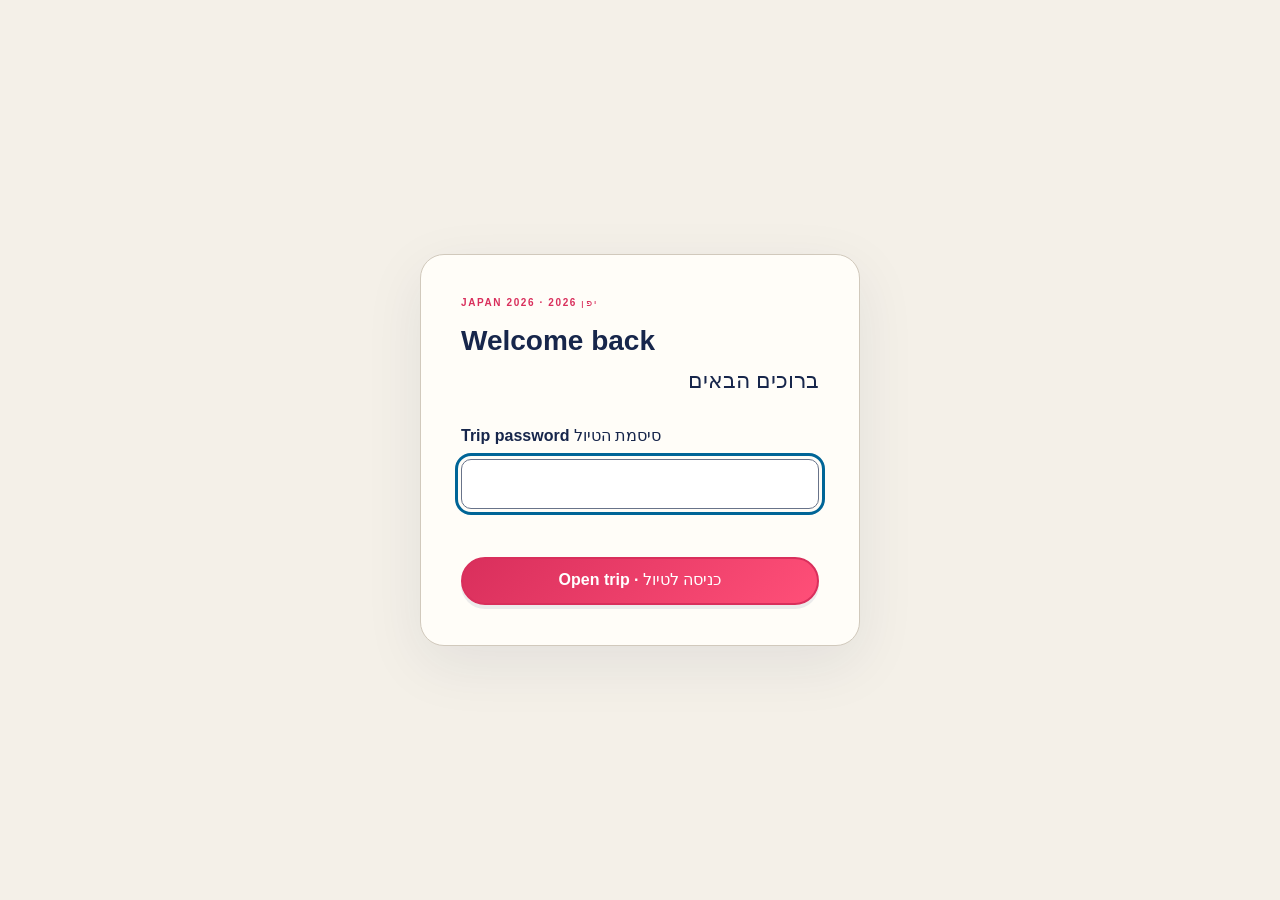
==== index.html @ 235317d9 "Publish Japan 2026 v2.17.2 without booking codes" ====
<!doctype html>
<html lang="en" dir="ltr">
<head>
  <meta charset="utf-8">
  <meta name="viewport" content="width=device-width,initial-scale=1,viewport-fit=cover">
  <meta name="theme-color" content="#17264b">
  <meta name="description" content="Private bilingual control center for the Horn family Japan trip, 29 September to 20 October 2026.">
  <title>Japan 2026 · Horn Family Trip Control Center</title>
  <link rel="manifest" href="manifest.json">
  <link rel="icon" href="assets/app-icon.svg" type="image/svg+xml">
  <link rel="stylesheet" href="japan-2026-v2.css?v=2.17.2">
  <link rel="apple-touch-icon" href="assets/apple-touch-icon.png">
</head>
<body>
  <section class="access-screen" id="accessScreen" aria-labelledby="accessTitle">
    <form class="access-card" id="accessForm">
      <p class="eyebrow">JAPAN 2026 · יפן 2026</p>
      <h1 id="accessTitle">Welcome back <span lang="he" dir="rtl">ברוכים הבאים</span></h1>
      <label for="accessPassword">Trip password <span lang="he" dir="rtl">סיסמת הטיול</span></label>
      <input id="accessPassword" type="password" autocomplete="current-password" required autofocus aria-describedby="accessError" dir="ltr">
      <p id="accessError" role="alert"></p>
      <button class="primary-button" type="submit" id="accessSubmit">Open trip · כניסה לטיול</button>
      <noscript><p>Enable JavaScript to open the trip. <span lang="he" dir="rtl">יש להפעיל JavaScript כדי לפתוח את הטיול.</span></p></noscript>
    </form>
  </section>
  <div id="tripApplication" hidden inert>
  <a class="skip-link" href="#main">Skip to trip content</a>
  <div class="ambient ambient-a" aria-hidden="true"></div>
  <div class="ambient ambient-b" aria-hidden="true"></div>

  <header class="app-header">
    <div class="header-main">
      <button class="monogram" id="monogram" type="button" aria-label="Japan 2026 home" title="Japan 2026">日</button>
      <div class="brand-copy">
        <p class="eyebrow" data-i18n="privateControl">PRIVATE TRIP CONTROL</p>
        <h1 data-i18n="appTitle">Japan 2026</h1>
        <p data-i18n="appSubtitle">Gilad solo · then the Horn family of five</p>
      </div>
      <div class="header-actions">
        <button class="icon-button" id="accessLock" type="button"><span aria-hidden="true">▣</span><span class="lock-en">Lock</span><span class="lock-he" lang="he">נעילה</span></button>
        <button class="icon-button secrets-button" id="secretsToggle" type="button" aria-haspopup="dialog" aria-controls="secretsDialog">
          <span class="secret-mark" aria-hidden="true">秘</span><span class="button-label" data-i18n="secrets">Secrets</span><span class="secret-badge" id="secretBadge">0/7</span>
        </button>
        <button class="icon-button" id="languageToggle" type="button" aria-label="Switch language">
          <span aria-hidden="true">א/A</span><span class="button-label" data-i18n="language">עברית</span>
        </button>
        <button class="icon-button" id="soundToggle" type="button" aria-label="Open soundscape controls" aria-expanded="false">
          <span aria-hidden="true">♫</span><span class="button-label" data-i18n="sound">Soundscape</span>
        </button>
      </div>
    </div>

    <section class="sound-panel" id="soundPanel" hidden aria-labelledby="soundHeading">
      <div>
        <p class="eyebrow" data-i18n="soundEyebrow">QUIET BY DEFAULT</p>
        <h2 id="soundHeading" data-i18n="soundHeading">Tokyo rain + distant chimes</h2>
        <p data-i18n="soundNote">Starts only when you choose. Volume is remembered on this device.</p>
      </div>
      <div class="sound-controls">
        <button class="primary-button compact" id="audioPlay" type="button"><span aria-hidden="true">▶</span> <span data-i18n="startSound">Start</span></button>
        <label for="volume" data-i18n="volume">Volume</label>
        <input id="volume" type="range" min="0" max="1" step="0.05" value="0.28">
        <button class="ghost-button compact" id="stationChime" type="button" data-i18n="stationChime">Station chime</button>
      </div>
    </section>

    <div class="status-strip" id="statusStrip" aria-live="polite"></div>
  </header>

  <p style="margin:12px 24px;font-size:14px" role="note"><span lang="en" dir="ltr">Booking codes are omitted from this online copy. Keep your original confirmations available.</span> <span lang="he" dir="rtl">קודי ההזמנות הוסרו מהעותק המקוון. שמרו את אישורי ההזמנות המקוריים בהישג יד.</span></p>
  <div class="app-shell">
    <aside class="desktop-rail" aria-label="Primary">
      <nav class="primary-nav" id="desktopNav"></nav>
      <div class="rail-foot">
        <span class="status-dot"></span>
        <span data-i18n="localOnly">Local-only · no trackers</span>
      </div>
    </aside>

    <main id="main">
      <section class="view is-active" id="view-itinerary" data-view="itinerary" tabindex="-1">
        <div class="view-heading">
          <div>
            <p class="eyebrow" data-i18n="masterPlan">MASTER PLAN</p>
            <h2 data-i18n="itinerary">Itinerary</h2>
            <p data-i18n="itineraryIntro">A realistic day-by-day plan with buffers, fallbacks, maps, notes, and booking actions.</p>
          </div>
          <div class="view-actions">
            <button class="ghost-button" id="expandAll" type="button" data-i18n="expandAll">Expand all</button>
            <button class="ghost-button" id="collapseAll" type="button" data-i18n="collapseAll">Collapse all</button>
          </div>
        </div>

        <section class="hero-grid" aria-label="Trip overview">
          <article class="countdown-card" id="countdownCard"></article>
          <article class="next-action-card" id="nextActionCard"></article>
          <figure class="hero-photo pop-hero-art">
            <img src="assets/japan-pop-hero-v3.webp" alt="Colorful illustrated Japan scene with Mount Fuji, a castle, Shinkansen, torii gates, sakura, lucky cat, and capsule-toy machine" width="1536" height="1024">
            <figcaption><span data-i18n="popHeroCaption">Japan, turned all the way up.</span></figcaption>
          </figure>
        </section>

        <section class="discovery-board" aria-labelledby="discoveryTitle">
          <div class="discovery-banner">
            <img src="assets/japan-secrets-banner.webp" alt="Washi-style Japan collage with Mount Fuji, a pagoda, torii gates, Shinkansen, samurai helmet, capsule toy machine, and lucky cat" width="2172" height="724">
            <div class="discovery-overlay">
              <p class="eyebrow" data-i18n="discoveryEyebrow">🇯🇵 OPTIONAL DETOURS · ZERO HOMEWORK</p>
              <h3 id="discoveryTitle" data-i18n="discoveryTitle">Japan side quests</h3>
              <p data-i18n="discoveryIntro">Design, temples, tiny prizes, and one suspicious stationmaster. Add only what fits the day.</p>
              <button class="primary-button secret-cta" id="secretsHeroButton" type="button"><span aria-hidden="true">秘</span> <span data-i18n="openSecrets">Open 7 obvious secrets</span></button>
            </div>
          </div>
          <div class="side-quest-grid" id="sideQuestGrid"></div>
        </section>

        <div class="segment-tabs" id="segmentTabs" role="group" aria-label="Trip segments"></div>
        <div class="legend-row" id="legendRow"></div>
        <div class="timeline" id="timeline"></div>
      </section>

      <section class="view" id="view-stays" data-view="stays" tabindex="-1">
        <div class="view-heading">
          <div><p class="eyebrow" data-i18n="sleepPlan">SLEEP PLAN</p><h2 data-i18n="stays">Stays</h2><p data-i18n="staysIntro">Confirmed lodging, the solo-hotel decision, cancellation cliffs, and door-to-door directions.</p></div>
        </div>
        <div id="stayDecision"></div>
        <div class="card-grid two-column" id="staysGrid"></div>
      </section>

      <section class="view" id="view-transit" data-view="transit" tabindex="-1">
        <div class="view-heading">
          <div><p class="eyebrow" data-i18n="movementDesk">MOVEMENT DESK</p><h2 data-i18n="transit">Transit</h2><p data-i18n="transitIntro">Every consequential transfer in one scannable place: fare, booking rule, seat, luggage, backup, and platform logic.</p></div>
        </div>
        <div class="section-label"><span data-i18n="flights">Flights</span></div>
        <div class="card-grid three-column" id="flightsGrid"></div>
        <div id="airportReunion"></div>
        <div id="railBookingDesk"></div>
        <div id="izuTransportDecision"></div>
        <div class="section-label"><span data-i18n="railAndRoad">Rail & road</span></div>
        <div class="transit-list" id="transitList"></div>
      </section>

      <section class="view" id="view-maps" data-view="maps" tabindex="-1">
        <div class="view-heading">
          <div><p class="eyebrow" data-i18n="mapRoom">MAP ROOM</p><h2 data-i18n="maps">Maps</h2><p data-i18n="mapsIntro">Deliberately link-first: fast on a phone, no slow embed wall, and no private itinerary sent to a map provider until you tap.</p></div>
        </div>
        <div class="map-hero" id="mapHero"></div>
        <div class="section-label"><span data-i18n="regionMaps">Regional map desk</span></div>
        <div class="region-map-grid" id="regionMapGrid"></div>
        <div class="section-label"><span data-i18n="categoryMaps">Themes & split routes</span></div>
        <div class="map-grid" id="mapGrid"></div>
        <div class="section-label"><span data-i18n="dailyMaps">Every day</span></div>
        <div class="day-map-list" id="dayMapList"></div>
      </section>

      <section class="view" id="view-museums" data-view="museums" tabindex="-1">
        <div class="view-heading">
          <div><p class="eyebrow" data-i18n="curatedCulture">CURATED CULTURE</p><h2 data-i18n="museums">Museums</h2><p data-i18n="museumsIntro">A short, opinionated list matched to water systems, trains, design, nostalgia, and the whole family.</p></div>
        </div>
        <div class="filter-bar" id="museumFilters"></div>
        <div class="card-grid three-column" id="museumGrid"></div>
      </section>

      <section class="view" id="view-food" data-view="food" tabindex="-1">
        <div class="view-heading">
          <div><p class="eyebrow" data-i18n="tableReady">TABLE-READY JAPANESE</p><h2 data-i18n="food">Food Cards</h2><p data-i18n="foodIntro">Tap a card to show it full-screen. These describe dietary restrictions accurately; they do not claim an allergy.</p></div>
        </div>
        <div class="food-summary" id="foodSummary"></div>
        <div class="card-grid two-column" id="foodGrid"></div>
      </section>

      <section class="view" id="view-planner" data-view="planner" tabindex="-1">
        <div class="view-heading">
          <div><p class="eyebrow" data-i18n="actionDesk">ACTION DESK</p><h2 data-i18n="planner">Action checklist</h2><p data-i18n="plannerIntro">Every purchase, confirmation, document, and day-of task—with names, timing, instructions, and official links.</p></div>
        </div>
        <div id="checklistOverview"></div>
        <div class="checklist-filters" id="checklistFilters" aria-label="Checklist filters"></div>
        <div id="checklists"></div>
        <div class="section-label"><span data-i18n="decisions">Decisions & open questions</span></div>
        <div id="decisionsList"></div>
        <div class="section-label"><span data-i18n="smallDelights">Small delights</span></div>
        <div id="delights"></div>
      </section>
    </main>
  </div>

  <nav class="mobile-nav" id="mobileNav" aria-label="Primary"></nav>

  <dialog class="food-dialog" id="foodDialog" aria-labelledby="foodDialogLabel">
    <form method="dialog" class="dialog-shell">
      <button class="dialog-close" value="close" aria-label="Close">×</button>
      <p class="eyebrow" id="foodDialogLabel"></p>
      <div class="japanese-card" id="foodDialogJapanese" lang="ja"></div>
      <p id="foodDialogTranslation"></p>
      <div class="dialog-actions">
        <button class="primary-button" id="copyFoodCard" type="button"><span aria-hidden="true">⧉</span> <span data-i18n="copyJapanese">Copy Japanese</span></button>
        <button class="ghost-button" id="largeFoodCard" type="button"><span aria-hidden="true">文</span> <span data-i18n="largeText">Large text</span></button>
      </div>
    </form>
  </dialog>

  <dialog class="secrets-dialog" id="secretsDialog" aria-labelledby="secretsTitle">
    <div class="secrets-shell">
      <form method="dialog"><button class="dialog-close" value="close" aria-label="Close">×</button></form>
      <div class="secrets-heading">
        <div>
          <p class="eyebrow" data-i18n="secretsEyebrow">秘密基地 · SECRET BASE</p>
          <h2 id="secretsTitle" data-i18n="secretsTitle">The very obvious Easter eggs</h2>
          <p data-i18n="secretsIntro">Nothing is hidden behind impossible clues. Tap every experiment; discoveries stay checked on this device.</p>
        </div>
        <div class="discovery-score"><strong id="secretsCount">0/7</strong><span data-i18n="found">found</span></div>
      </div>
      <div class="secrets-layout">
        <article class="omikuji-card">
          <img src="assets/tanuki-omikuji.webp" alt="Washi illustration of a cheerful tanuki stationmaster holding a blank ticket beside a shrine fortune box and lucky cat" width="1254" height="1254">
          <div class="omikuji-copy">
            <p class="eyebrow" data-i18n="tanukiDesk">TANUKI STATIONMASTER’S DESK</p>
            <div class="secret-result" id="secretResult" aria-live="polite" data-i18n="secretResultDefault">Your fortune is waiting. The tanuki claims the train is on time.</div>
          </div>
        </article>
        <div class="secret-grid" id="secretGrid"></div>
      </div>
      <p class="secret-clue" data-i18n="secretClue">Still want something hidden? Tap the 日 seal five times. Keyboard adventurers may remember an old ↑ ↑ ↓ ↓ ritual.</p>
    </div>
  </dialog>

  <div class="toast" id="toast" role="status" aria-live="polite"></div>
  <div class="train-easter-egg" id="trainEasterEgg" aria-hidden="true"><span>🚃</span><span>🚃</span><span>🚃</span></div>
  <div class="kaiju" id="kaiju" aria-hidden="true">ゴ</div>
  <div class="samurai-mission" id="samuraiMission" role="status" aria-live="polite" aria-hidden="true"><span aria-hidden="true">侍</span><strong data-i18n="samuraiMission">SAMURAI FOCUS · Protect the itinerary. Defeat one checklist item.</strong></div>
  </div>
  <script src="access-gate.js?v=2.17.2" defer></script>
</body>
</html>
---- japan-2026-v2.css ----
:root {
  color-scheme: light;
  --indigo: #10245e;
  --indigo-2: #1f4fbd;
  --ivory: #edf6ff;
  --paper: #ffffff;
  --paper-2: #dcecff;
  --ink: #0d1b3b;
  --muted: #52637c;
  --line: #bcd2ec;
  --maple: #ff4f78;
  --maple-dark: #d92f5c;
  --moss: #008d70;
  --ginkgo: #ffc83d;
  --river: #008fd7;
  --orange: #ff7438;
  --shadow: 0 22px 60px rgba(17, 49, 105, .16);
  --shadow-soft: 0 9px 24px rgba(17, 49, 105, .11);
  --radius: 22px;
  --safe-bottom: env(safe-area-inset-bottom, 0px);
  font-family: Inter, "Yu Gothic UI", "Hiragino Sans", Meiryo, Arial, sans-serif;
  font-synthesis: none;
}

* { box-sizing: border-box; }
html { scroll-behavior: smooth; }
body {
  margin: 0;
  color: var(--ink);
  background:
    radial-gradient(circle at 88% 8%, rgba(255,79,120,.18), transparent 24rem),
    radial-gradient(circle at 16% 42%, rgba(0,174,239,.16), transparent 27rem),
    linear-gradient(145deg, #eaf6ff 0%, #f7fbff 46%, #fff4c7 100%);
  min-width: 320px;
  min-height: 100vh;
  line-height: 1.55;
  overflow-x: hidden;
}
button, input, textarea, select { font: inherit; }
button, a, select, input[type="checkbox"] { -webkit-tap-highlight-color: transparent; }
button { color: inherit; }
a { color: var(--indigo-2); text-underline-offset: 3px; }
a:hover { color: var(--maple-dark); }
img { display: block; max-width: 100%; }

.skip-link {
  position: fixed;
  z-index: 1000;
  inset-inline-start: 16px;
  top: -80px;
  padding: 12px 16px;
  color: white;
  background: var(--maple-dark);
  border-radius: 8px;
}
.skip-link:focus { top: 16px; }

.ambient {
  position: fixed;
  z-index: -1;
  border: 1px solid rgba(23, 38, 75, .09);
  border-radius: 50%;
  pointer-events: none;
}
.ambient-a { width: 480px; height: 480px; top: 16%; right: -260px; }
.ambient-b { width: 320px; height: 320px; bottom: 9%; left: -180px; }

.app-header {
  position: sticky;
  z-index: 50;
  top: 0;
  background: rgba(244, 240, 232, .95);
  border-bottom: 1px solid var(--line);
  backdrop-filter: blur(18px);
}
.header-main {
  min-height: 88px;
  display: flex;
  align-items: center;
  gap: 14px;
  max-width: 1480px;
  margin: 0 auto;
  padding: 12px 24px;
}
.monogram {
  width: 56px;
  height: 56px;
  flex: 0 0 56px;
  display: grid;
  place-items: center;
  border: 1px solid var(--indigo);
  border-radius: 50%;
  color: var(--paper);
  background: var(--indigo);
  box-shadow: inset 0 0 0 5px var(--paper), inset 0 0 0 6px var(--maple);
  cursor: pointer;
  font-family: Georgia, "Yu Mincho", serif;
  font-size: 23px;
  font-weight: 700;
}
.brand-copy { min-width: 0; }
.brand-copy h1 { margin: -2px 0 0; font: 700 clamp(22px, 3vw, 31px)/1.05 Georgia, "Yu Mincho", serif; letter-spacing: -.02em; }
.brand-copy > p:last-child { margin: 3px 0 0; color: var(--muted); font-size: 13px; }
.eyebrow { margin: 0 0 5px; color: var(--maple-dark); font-size: 10px; font-weight: 800; letter-spacing: .16em; text-transform: uppercase; }
.header-actions { display: flex; gap: 8px; margin-inline-start: auto; }
.icon-button.secrets-button { position: relative; color: white; background: var(--maple-dark); border-color: var(--maple-dark); box-shadow: 0 7px 20px rgba(141,48,43,.2); }
.icon-button.secrets-button:hover { color: white; background: var(--maple); border-color: var(--maple); }
.secret-mark { display: grid; width: 25px; height: 25px; place-items: center; color: var(--maple-dark); background: var(--ginkgo); border-radius: 50%; font-family: Georgia, "Yu Mincho", serif; font-size: 15px; }
.secret-badge { min-width: 35px; padding: 2px 6px; color: white; background: rgba(255,255,255,.17); border-radius: 999px; font-size: 10px; font-variant-numeric: tabular-nums; }
.secret-badge.is-complete { color: var(--indigo); background: var(--ginkgo); }
.icon-button, .ghost-button, .primary-button, .small-button, .map-button, .link-button {
  min-height: 44px;
  border: 1px solid var(--line);
  border-radius: 10px;
  padding: 8px 13px;
  background: var(--paper);
  cursor: pointer;
  font-weight: 750;
  transition: transform .18s ease, border-color .18s ease, background .18s ease;
}
.icon-button { display: inline-flex; align-items: center; gap: 7px; }
.icon-button:hover, .ghost-button:hover, .small-button:hover, .map-button:hover, .link-button:hover { border-color: var(--indigo-2); transform: translateY(-1px); }
.primary-button { border-color: var(--indigo); background: var(--indigo); color: white; }
.primary-button:hover { background: var(--indigo-2); transform: translateY(-1px); }
.compact { min-height: 36px; padding: 5px 10px; font-size: 12px; }
.link-button { text-decoration: none; display: inline-flex; align-items: center; gap: 7px; }
.link-button.primary { border-color: var(--indigo); background: var(--indigo); color: white; }

.sound-panel {
  max-width: 1480px;
  margin: 0 auto;
  padding: 16px 24px;
  display: flex;
  align-items: center;
  justify-content: space-between;
  gap: 20px;
  color: var(--paper);
  background: var(--indigo);
}
.sound-panel[hidden] { display: none; }
.sound-panel h2 { margin: 0 0 3px; font: 700 18px/1.2 Georgia, serif; }
.sound-panel p:last-child { margin: 0; color: #dce1ed; font-size: 12px; }
.sound-controls { display: flex; align-items: center; gap: 10px; }
.sound-controls .ghost-button { color: white; background: transparent; border-color: rgba(255,255,255,.34); }
.sound-controls input { accent-color: var(--maple); width: 140px; }

.status-strip {
  max-width: 1480px;
  margin: 0 auto;
  display: grid;
  grid-template-columns: minmax(0, 1fr) auto;
  gap: 14px;
  align-items: center;
  padding: 8px 24px 10px 94px;
  font-size: 12px;
  color: var(--muted);
}
.status-strip strong { color: var(--ink); }
.progress-track { width: 150px; height: 5px; overflow: hidden; background: var(--paper-2); border-radius: 99px; }
.progress-fill { height: 100%; background: var(--maple); }

.app-shell { max-width: 1480px; margin: 0 auto; display: grid; grid-template-columns: 210px minmax(0, 1fr); }
.desktop-rail {
  position: sticky;
  top: 124px;
  height: calc(100vh - 124px);
  display: flex;
  flex-direction: column;
  padding: 26px 18px;
  border-inline-end: 1px solid var(--line);
}
.primary-nav { display: grid; gap: 5px; }
.nav-button {
  width: 100%;
  min-height: 48px;
  display: grid;
  grid-template-columns: 28px 1fr;
  align-items: center;
  gap: 8px;
  padding: 8px 10px;
  border: 0;
  border-inline-start: 3px solid transparent;
  border-radius: 4px 10px 10px 4px;
  background: transparent;
  text-align: start;
  cursor: pointer;
  font-weight: 750;
}
.nav-button:hover { background: rgba(23,38,75,.06); }
.nav-button[aria-current="page"] { color: var(--indigo); background: var(--paper); border-inline-start-color: var(--maple); box-shadow: var(--shadow-soft); }
.nav-icon { font-size: 18px; }
.rail-foot { margin-top: auto; display: flex; align-items: center; gap: 8px; color: var(--muted); font-size: 11px; }
.status-dot { width: 8px; height: 8px; border-radius: 50%; background: var(--moss); box-shadow: 0 0 0 4px rgba(63,102,87,.13); }

main { min-width: 0; padding: 40px clamp(22px, 4vw, 64px) 72px; }
.view { display: none; }
.view.is-active { display: block; animation: view-in .3s ease both; }
@keyframes view-in { from { opacity: 0; transform: translateY(5px); } }
.view-heading { display: flex; justify-content: space-between; align-items: flex-end; gap: 20px; margin-bottom: 24px; }
.view-heading h2 { margin: 0; color: var(--indigo); font: 700 clamp(32px, 5vw, 54px)/1.04 Georgia, "Yu Mincho", serif; letter-spacing: -.035em; }
.view-heading p:last-child { max-width: 760px; margin: 9px 0 0; color: var(--muted); }
.view-actions { display: flex; gap: 8px; flex: 0 0 auto; }

.hero-grid { display: grid; grid-template-columns: .82fr 1fr 1.25fr; gap: 14px; margin-bottom: 24px; }
.countdown-card, .next-action-card, .hero-photo {
  min-height: 230px;
  margin: 0;
  overflow: hidden;
  border: 1px solid var(--line);
  background: var(--paper);
  box-shadow: var(--shadow-soft);
}
.countdown-card, .next-action-card { padding: 24px; display: flex; flex-direction: column; justify-content: space-between; }
.countdown-card { color: white; background: var(--indigo); border-color: var(--indigo); }
.count-number { display: block; font: 700 clamp(48px, 7vw, 76px)/.9 Georgia, serif; letter-spacing: -.06em; }
.count-label { display: block; margin-top: 8px; color: #d9dfed; font-size: 13px; }
.countdown-card .micro-row { color: #d9dfed; }
.next-action-card { border-top: 4px solid var(--maple); }
.next-action-card h3 { margin: 5px 0; font: 700 21px/1.15 Georgia, serif; }
.next-action-card p { margin: 0; color: var(--muted); font-size: 13px; }
.hero-photo { position: relative; }
.hero-photo img { width: 100%; height: 100%; min-height: 230px; object-fit: cover; }
.hero-photo figcaption { position: absolute; inset: auto 0 0; padding: 12px 16px; color: white; background: rgba(10,15,23,.86); font-size: 11px; }
.hero-photo a { color: white; }

.discovery-board { margin: 0 0 28px; border: 1px solid var(--line); background: var(--paper); box-shadow: var(--shadow); }
.discovery-banner { position: relative; min-height: 310px; margin: 0; overflow: hidden; background: var(--indigo); }
.discovery-banner > img { position: absolute; inset: 0; width: 100%; height: 100%; object-fit: cover; object-position: center; }
.discovery-banner::after { content: ""; position: absolute; inset: 0; background: linear-gradient(90deg, rgba(9,17,36,.91) 0%, rgba(9,17,36,.7) 36%, rgba(9,17,36,.04) 72%); }
[dir="rtl"] .discovery-banner::after { background: linear-gradient(-90deg, rgba(9,17,36,.91) 0%, rgba(9,17,36,.7) 36%, rgba(9,17,36,.04) 72%); }
.discovery-overlay { position: relative; z-index: 1; display: flex; min-height: 310px; max-width: 580px; padding: clamp(28px,5vw,58px); flex-direction: column; align-items: flex-start; justify-content: center; color: white; }
.discovery-overlay .eyebrow { color: var(--ginkgo); }
.discovery-overlay h3 { max-width: 430px; margin: 3px 0 9px; font: 700 clamp(31px,5vw,52px)/.98 Georgia, "Yu Mincho", serif; letter-spacing: -.035em; }
.discovery-overlay p:not(.eyebrow) { max-width: 490px; margin: 0 0 18px; color: rgba(255,255,255,.82); font-size: 14px; }
.secret-cta { display: inline-flex; align-items: center; gap: 8px; color: var(--indigo); background: var(--ginkgo); border-color: var(--ginkgo); }
.secret-cta:hover { color: var(--indigo); background: #cba447; }
.side-quest-grid { display: grid; grid-template-columns: repeat(3,minmax(0,1fr)); }
.side-quest-card { display: grid; min-height: 225px; grid-template-columns: 46px minmax(0,1fr); gap: 13px; padding: 21px; border-top: 1px solid var(--line); border-inline-end: 1px solid var(--line); }
.side-quest-card:nth-child(3n) { border-inline-end: 0; }
.side-quest-icon { display: grid; width: 42px; height: 42px; place-items: center; color: var(--paper); background: var(--indigo); border-radius: 50%; box-shadow: inset 0 0 0 3px var(--paper), inset 0 0 0 4px var(--maple); font: 700 18px/1 Georgia, "Yu Mincho", serif; }
.side-quest-card h4 { margin: 2px 0 7px; color: var(--indigo); font: 700 18px/1.15 Georgia, "Yu Mincho", serif; }
.side-quest-card > div > p:not(.eyebrow) { margin: 0; color: var(--muted); font-size: 12px; line-height: 1.55; }
.side-quest-card .card-actions { margin-top: 14px; }

.segment-tabs { display: flex; gap: 8px; overflow-x: auto; padding: 2px 1px 9px; scrollbar-width: thin; }
.segment-tab {
  min-height: 44px;
  flex: 0 0 auto;
  padding: 8px 14px;
  border: 1px solid var(--line);
  border-radius: 999px;
  color: var(--muted);
  background: transparent;
  cursor: pointer;
  font-weight: 750;
  white-space: nowrap;
}
.segment-tab[aria-selected="true"] { color: white; background: var(--indigo); border-color: var(--indigo); }
.legend-row { display: flex; flex-wrap: wrap; gap: 8px 16px; margin: 8px 0 24px; color: var(--muted); font-size: 11px; }
.legend-item { display: inline-flex; align-items: center; gap: 5px; }
.legend-swatch { width: 8px; height: 8px; border-radius: 50%; }

.timeline { position: relative; display: grid; gap: 16px; }
.timeline::before { content: ""; position: absolute; inset-inline-start: 45px; top: 22px; bottom: 22px; width: 1px; background: var(--line); }
.day-card { position: relative; display: grid; grid-template-columns: 92px minmax(0, 1fr); gap: 18px; }
.date-marker { z-index: 1; width: 72px; height: 72px; display: grid; place-items: center; align-content: center; justify-self: center; border: 1px solid var(--line); border-radius: 50%; background: var(--ivory); box-shadow: inset 0 0 0 6px var(--paper); }
.date-marker strong { font: 700 23px/1 Georgia, serif; }
.date-marker span { margin-top: 2px; color: var(--maple-dark); font-size: 10px; font-weight: 800; letter-spacing: .1em; }
.day-panel { overflow: hidden; border: 1px solid var(--line); background: var(--paper); box-shadow: var(--shadow-soft); }
.day-card.is-today .date-marker { color: white; background: var(--maple); border-color: var(--maple); box-shadow: inset 0 0 0 6px var(--paper), 0 0 0 3px rgba(185,69,59,.16); }
.day-card.is-today .date-marker span { color: white; }
.day-card.is-complete .day-panel { opacity: .65; }
.day-card.is-complete h3 { text-decoration: line-through; }
.day-summary { min-height: 106px; display: grid; grid-template-columns: minmax(0, 1fr) auto; gap: 12px; align-items: center; padding: 18px 20px; cursor: pointer; list-style: none; }
.day-summary::-webkit-details-marker { display: none; }
.day-summary h3 { margin: 3px 0 2px; color: var(--indigo); font: 700 clamp(19px, 2.5vw, 26px)/1.18 Georgia, "Yu Mincho", serif; }
.day-summary p { margin: 0; color: var(--muted); font-size: 12px; }
.summary-actions { display: flex; align-items: center; gap: 6px; }
.summary-actions button { position: relative; z-index: 2; }
.round-button { width: 44px; height: 44px; padding: 0; border: 1px solid var(--line); border-radius: 50%; background: transparent; cursor: pointer; }
.round-button:hover { border-color: var(--indigo); background: var(--ivory); }
.round-button.is-active { color: white; background: var(--maple); border-color: var(--maple); }
.chevron { width: 26px; color: var(--muted); font-size: 18px; transition: transform .2s ease; }
details[open] .chevron { transform: rotate(180deg); }
.day-body { padding: 0 20px 20px; border-top: 1px solid var(--line); }
.day-strap { display: flex; flex-wrap: wrap; gap: 7px; margin: 16px 0; }
.tag { display: inline-flex; align-items: center; min-height: 25px; padding: 3px 8px; border: 1px solid currentColor; border-radius: 999px; font-size: 10px; font-weight: 850; letter-spacing: .05em; text-transform: uppercase; }
.tag.green { color: var(--moss); background: rgba(63,102,87,.08); }
.tag.amber { color: #85631b; background: rgba(181,139,46,.09); }
.tag.red { color: var(--maple-dark); background: rgba(185,69,59,.08); }
.tag.blue { color: var(--river); background: rgba(46,113,140,.08); }
.tag.neutral { color: var(--muted); background: rgba(109,106,98,.06); }
.schedule-list { display: grid; gap: 0; }
.schedule-row { display: grid; grid-template-columns: 74px 24px minmax(0, 1fr); gap: 10px; padding: 12px 0; border-bottom: 1px dashed var(--line); }
.schedule-row:last-child { border-bottom: 0; }
.schedule-time { direction: ltr; text-align: start; color: var(--maple-dark); font-size: 12px; font-weight: 850; }
.schedule-icon { font-size: 16px; }
.schedule-copy h4 { margin: 0 0 3px; font-size: 14px; }
.schedule-copy p { margin: 0; color: var(--muted); font-size: 12px; }
.callout { margin: 15px 0 0; padding: 13px 15px; border-inline-start: 4px solid var(--ginkgo); background: #f7f2e4; font-size: 12px; }
.callout.warning { border-color: var(--maple); background: #f7eae6; }
.callout.info { border-color: var(--river); background: #e9f1f3; }
.day-photo { position: relative; height: 230px; margin: 0 -20px 14px; overflow: hidden; background: var(--paper-2); }
.day-photo img { width: 100%; height: 100%; object-fit: cover; }
.day-photo figcaption { position: absolute; inset: auto 0 0; padding: 8px 14px; color: white; background: rgba(10,15,23,.82); font-size: 10px; }
.day-photo a { color: white; }
.choice-grid { display: grid; grid-template-columns: repeat(2,minmax(0,1fr)); gap: 9px; margin: 16px 0 0; padding: 0; border: 0; }
.choice-grid legend { grid-column: 1 / -1; margin-bottom: 3px; color: var(--muted); font-size: 10px; font-weight: 850; letter-spacing: .1em; text-transform: uppercase; }
.choice-card { display: grid; grid-template-columns: 22px minmax(0,1fr); gap: 8px; min-height: 118px; padding: 13px; border: 1px solid var(--line); background: #fff; cursor: pointer; }
.choice-card.is-selected { border-color: var(--moss); box-shadow: inset 4px 0 0 var(--moss); background: #f5f8f3; }
[dir="rtl"] .choice-card.is-selected { box-shadow: inset -4px 0 0 var(--moss); }
.choice-card input { margin: 4px 0 0; accent-color: var(--moss); }
.choice-card strong { display: block; color: var(--indigo); font-size: 13px; }
.choice-card strong em { display: inline-block; margin-inline-start: 5px; padding: 2px 5px; border-radius: 999px; color: white; background: var(--moss); font: 800 8px/1.4 Inter, sans-serif; text-transform: uppercase; }
.choice-card small { display: block; margin: 2px 0 6px; color: var(--maple-dark); font-size: 9px; font-weight: 800; }
.choice-description { display: block; color: var(--muted); font-size: 11px; }
.choice-facts { display: flex; flex-wrap: wrap; gap: 4px; margin-top: 9px; }
.choice-facts i { display: inline-flex; padding: 2px 6px; border: 1px solid var(--line); border-radius: 999px; color: var(--muted); background: var(--paper); font-size: 8px; font-style: normal; font-weight: 750; }
.day-links, .card-actions { display: flex; flex-wrap: wrap; gap: 8px; margin-top: 16px; }
.note-area { margin-top: 14px; }
.note-area label { display: block; margin-bottom: 5px; color: var(--muted); font-size: 11px; font-weight: 800; text-transform: uppercase; letter-spacing: .08em; }
.note-area textarea { width: 100%; min-height: 78px; resize: vertical; border: 1px solid var(--line); border-radius: 8px; padding: 10px; color: var(--ink); background: white; }
.note-area textarea:focus, select:focus, button:focus-visible, a:focus-visible, input:focus-visible { outline: 3px solid rgba(46,113,140,.25); outline-offset: 2px; }

.section-label { display: flex; align-items: center; gap: 12px; margin: 28px 0 14px; color: var(--muted); font-size: 11px; font-weight: 850; letter-spacing: .13em; text-transform: uppercase; }
.section-label::after { content: ""; height: 1px; flex: 1; background: var(--line); }
.card-grid { display: grid; gap: 14px; }
.two-column { grid-template-columns: repeat(2, minmax(0, 1fr)); }
.three-column { grid-template-columns: repeat(3, minmax(0, 1fr)); }
.data-card { min-width: 0; padding: 20px; border: 1px solid var(--line); background: var(--paper); box-shadow: var(--shadow-soft); }
.data-card h3 { margin: 3px 0 6px; color: var(--indigo); font: 700 19px/1.2 Georgia, "Yu Mincho", serif; }
.data-card p { margin: 4px 0; color: var(--muted); font-size: 12px; }
.data-card .lead { color: var(--ink); font-size: 13px; }
.card-topline { display: flex; justify-content: space-between; align-items: flex-start; gap: 12px; }
.card-kicker { color: var(--maple-dark); font-size: 10px; font-weight: 850; letter-spacing: .12em; text-transform: uppercase; }
.icon-chip { width: 40px; height: 40px; display: grid; place-items: center; border: 1px solid var(--line); border-radius: 50%; background: var(--ivory); font-size: 18px; }
.detail-list { display: grid; grid-template-columns: auto minmax(0, 1fr); gap: 6px 12px; margin: 16px 0 0; font-size: 12px; }
.detail-list dt { color: var(--muted); }
.detail-list dd { margin: 0; font-weight: 700; overflow-wrap: anywhere; }
.copy-line { display: inline-flex; align-items: center; gap: 5px; direction: ltr; }
.copy-mini { width: 28px; height: 28px; border: 0; border-radius: 6px; background: var(--paper-2); cursor: pointer; }
.deadline-strip { margin: 14px -20px -20px; padding: 10px 20px; color: white; background: var(--maple-dark); font-size: 11px; font-weight: 800; }
.decision-box { padding: 20px; border: 1px solid var(--maple); border-inline-start-width: 6px; background: #fbf5eb; }
.decision-box h3 { margin: 0 0 6px; font: 700 20px/1.2 Georgia, serif; }
.decision-box p { color: var(--muted); margin: 5px 0 14px; font-size: 12px; }
.option-switch { display: grid; grid-template-columns: repeat(2, minmax(0,1fr)); gap: 10px; }
.option-switch label { display: grid; grid-template-columns: 20px 1fr; gap: 8px; align-items: start; padding: 13px; border: 1px solid var(--line); background: var(--paper); cursor: pointer; }
.option-switch input { margin-top: 3px; accent-color: var(--maple); }
.option-switch strong { display: block; }
.option-switch small { display: block; margin-top: 3px; color: var(--muted); }

.flight-card { position: relative; overflow: hidden; min-height: 245px; }
.flight-card::after { content: ""; position: absolute; inset-inline-end: -31px; top: -31px; width: 90px; height: 90px; border: 18px solid rgba(23,38,75,.055); border-radius: 50%; }
.flight-route { margin: 15px 0; display: grid; grid-template-columns: 1fr 50px 1fr; align-items: center; }
.airport { font: 700 27px/1 Georgia, serif; }
.airport:last-child { text-align: end; }
.route-line { height: 1px; background: var(--line); position: relative; }
.route-line::after { content: "✈"; position: absolute; left: 50%; top: 50%; transform: translate(-50%, -55%); background: var(--paper); padding: 0 5px; font-size: 15px; }
.flight-time { display: flex; justify-content: space-between; gap: 10px; direction: ltr; font-size: 12px; }
.airport-reunion { margin-top: 14px; border-inline-start: 6px solid var(--river); }
.reunion-steps { display: grid; grid-template-columns: repeat(3,minmax(0,1fr)); gap: 1px; margin: 16px 0 0; background: var(--line); border: 1px solid var(--line); }
.reunion-steps > div { padding: 13px; background: var(--paper); }
.reunion-steps strong { display: block; margin-bottom: 5px; color: var(--indigo); font-size: 12px; }
.reunion-steps span { display: block; color: var(--muted); font-size: 11px; }

.transit-list { display: grid; gap: 12px; }
.transit-card { display: grid; grid-template-columns: 160px minmax(0, 1fr) auto; gap: 18px; align-items: center; padding: 17px 18px; border: 1px solid var(--line); background: var(--paper); }
.transit-route h3 { margin: 2px 0 3px; color: var(--indigo); font: 700 17px/1.2 Georgia, serif; }
.transit-route p { margin: 0; color: var(--muted); font-size: 11px; }
.transit-core { display: grid; grid-template-columns: repeat(4, minmax(90px, 1fr)); gap: 10px 16px; }
.mini-detail span { display: block; color: var(--muted); font-size: 9px; font-weight: 850; letter-spacing: .09em; text-transform: uppercase; }
.mini-detail strong { display: block; margin-top: 2px; font-size: 11px; }
.ticket-toggle { min-width: 92px; display: grid; place-items: center; gap: 4px; text-align: center; }
.ticket-toggle label { color: var(--muted); font-size: 10px; }
.switch { position: relative; width: 46px; height: 26px; display: inline-block; }
.switch input { opacity: 0; width: 0; height: 0; }
.slider { position: absolute; inset: 0; border: 1px solid var(--line); border-radius: 99px; background: var(--paper-2); cursor: pointer; }
.slider::before { content: ""; position: absolute; width: 20px; height: 20px; top: 2px; left: 2px; border-radius: 50%; background: white; box-shadow: 0 1px 4px rgba(0,0,0,.18); transition: .2s; }
.switch input:checked + .slider { background: var(--moss); border-color: var(--moss); }
.switch input:checked + .slider::before { transform: translateX(20px); }
[dir="rtl"] .slider::before { left: auto; right: 2px; }
[dir="rtl"] .switch input:checked + .slider::before { transform: translateX(-20px); }

.map-hero { min-height: 250px; display: grid; grid-template-columns: 1fr 1fr; overflow: hidden; border: 1px solid var(--line); background: var(--indigo); color: white; box-shadow: var(--shadow); }
.map-hero-copy { padding: clamp(24px, 5vw, 52px); }
.map-hero h3 { margin: 0 0 8px; font: 700 clamp(26px, 4vw, 42px)/1.05 Georgia, serif; }
.map-hero p { max-width: 520px; color: #dbe0ec; }
.map-hero .link-button { margin-top: 12px; color: var(--indigo); }
.map-art { position: relative; min-height: 250px; background: #dbe3de; overflow: hidden; }
.map-art::before, .map-art::after { content: ""; position: absolute; border: 2px solid rgba(23,38,75,.34); border-radius: 50%; }
.map-art::before { width: 320px; height: 320px; top: -90px; left: 10%; }
.map-art::after { width: 190px; height: 190px; bottom: -60px; right: 8%; }
.route-path { position: absolute; inset: 50% auto auto 15%; width: 70%; height: 2px; background: var(--maple); transform: rotate(-9deg); }
.route-stop { position: absolute; width: 15px; height: 15px; border: 3px solid white; border-radius: 50%; background: var(--maple); box-shadow: 0 0 0 1px var(--maple-dark); }
.route-stop.tokyo { left: 15%; top: 60%; }
.route-stop.izu { left: 43%; top: 55%; }
.route-stop.kyoto { right: 17%; top: 40%; }
.route-label { position: absolute; font: 700 13px/1 Georgia, serif; color: var(--indigo); }
.route-label.tokyo { left: 9%; top: 69%; }
.route-label.izu { left: 40%; top: 64%; }
.route-label.kyoto { right: 10%; top: 28%; }
.map-grid { display: grid; grid-template-columns: repeat(4,minmax(0,1fr)); gap: 12px; margin-top: 14px; }
.region-map-grid { display: grid; grid-template-columns: repeat(4,minmax(0,1fr)); gap: 12px; }
.region-map-grid .map-card { min-height: 180px; display: flex; flex-direction: column; border-top: 4px solid var(--river); }
.region-map-grid .map-card .link-button { margin-top: auto; align-self: flex-start; }
.map-card { min-height: 135px; padding: 16px; border: 1px solid var(--line); background: var(--paper); }
.map-card h3 { margin: 3px 0 5px; font: 700 16px/1.2 Georgia, serif; }
.map-card p { margin: 0 0 10px; color: var(--muted); font-size: 11px; }
.day-map-list { display: grid; grid-template-columns: repeat(2,minmax(0,1fr)); gap: 1px; border: 1px solid var(--line); background: var(--line); }
.day-map-row { min-height: 76px; display: grid; grid-template-columns: 72px minmax(0,1fr) auto; gap: 10px; align-items: center; padding: 11px 13px; background: var(--paper); }
.day-map-row time { color: var(--maple-dark); font-size: 10px; font-weight: 850; text-transform: uppercase; }
.day-map-row h3 { margin: 0 0 2px; color: var(--indigo); font: 700 14px/1.15 Georgia, serif; }
.day-map-row p { margin: 0; color: var(--muted); font-size: 10px; }

.filter-bar { display: flex; gap: 8px; flex-wrap: wrap; margin-bottom: 16px; }
.filter-button { min-height: 38px; padding: 6px 12px; border: 1px solid var(--line); border-radius: 999px; background: transparent; cursor: pointer; font-size: 12px; font-weight: 750; }
.filter-button.is-active { color: white; background: var(--indigo); border-color: var(--indigo); }
.museum-card { position: relative; }
.museum-card .favorite-corner { position: absolute; top: 13px; inset-inline-end: 13px; }
.museum-card .card-topline { padding-inline-end: 40px; }
.fit-meter { display: flex; gap: 3px; margin-top: 10px; }
.fit-meter span { width: 22px; height: 4px; background: var(--paper-2); }
.fit-meter span.on { background: var(--moss); }

.food-summary { margin-bottom: 16px; display: grid; grid-template-columns: repeat(4,minmax(0,1fr)); border: 1px solid var(--line); background: var(--paper); }
.food-summary-item { min-height: 82px; padding: 14px; border-inline-end: 1px solid var(--line); }
.food-summary-item:last-child { border-inline-end: 0; }
.food-summary-item strong { display: block; font-size: 18px; }
.food-summary-item span { color: var(--muted); font-size: 11px; }
.food-card { min-height: 230px; display: flex; flex-direction: column; cursor: pointer; border-top: 4px solid var(--indigo); }
.food-card:hover { border-color: var(--maple); transform: translateY(-2px); box-shadow: var(--shadow); }
.food-icon { font-size: 28px; }
.food-japanese-preview { margin: 10px 0; color: var(--ink); font-family: "Yu Mincho", serif; font-size: 16px; line-height: 1.8; }
.food-card .card-actions { margin-top: auto; }

.food-dialog { width: min(720px, calc(100% - 24px)); max-height: calc(100vh - 24px); border: 0; padding: 0; color: var(--ink); background: var(--paper); box-shadow: 0 28px 90px rgba(0,0,0,.3); }
.food-dialog::backdrop { background: rgba(16,20,29,.72); backdrop-filter: blur(5px); }
.dialog-shell { position: relative; padding: clamp(25px, 6vw, 62px); text-align: center; }
.dialog-close { position: absolute; top: 12px; inset-inline-end: 12px; width: 44px; height: 44px; border: 0; border-radius: 50%; background: var(--ivory); cursor: pointer; font-size: 24px; }
.japanese-card { margin: 24px 0; font-family: "Yu Mincho", serif; font-size: clamp(25px, 5vw, 42px); line-height: 1.65; }
.food-dialog p { color: var(--muted); }
.dialog-actions { display: flex; justify-content: center; gap: 8px; flex-wrap: wrap; }
.food-dialog.large-text .japanese-card { font-size: clamp(34px, 7vw, 58px); line-height: 1.75; }
.food-dialog.large-text #foodDialogTranslation { font-size: 19px; color: var(--ink); }

.secrets-dialog { width: min(1080px, calc(100% - 24px)); max-height: calc(100vh - 24px); overflow-y: auto; border: 0; padding: 0; color: var(--ink); background: var(--paper); box-shadow: 0 30px 100px rgba(0,0,0,.38); }
.secrets-dialog::backdrop { background: rgba(10,16,31,.78); backdrop-filter: blur(7px); }
.secrets-shell { position: relative; padding: clamp(24px,4.5vw,54px); }
.secrets-shell > form { position: absolute; z-index: 3; inset: 0 0 auto auto; }
[dir="rtl"] .secrets-shell > form { right: auto; left: 0; }
.secrets-heading { display: grid; grid-template-columns: minmax(0,1fr) auto; gap: 24px; align-items: end; margin-bottom: 24px; padding-inline-end: 36px; }
.secrets-heading h2 { margin: 2px 0 8px; color: var(--indigo); font: 700 clamp(30px,5vw,52px)/1 Georgia, "Yu Mincho", serif; letter-spacing: -.035em; }
.secrets-heading p:not(.eyebrow) { max-width: 720px; margin: 0; color: var(--muted); }
.discovery-score { display: grid; min-width: 92px; text-align: end; }
.discovery-score strong { color: var(--maple); font: 700 34px/1 Georgia, serif; }
.discovery-score span { color: var(--muted); font-size: 12px; }
.secrets-layout { display: grid; grid-template-columns: minmax(260px,.74fr) minmax(0,1.35fr); gap: 18px; align-items: start; }
.omikuji-card { position: sticky; top: 0; overflow: hidden; border: 1px solid var(--line); background: var(--ivory); }
.omikuji-card img { width: 100%; aspect-ratio: 1; object-fit: cover; }
.omikuji-copy { padding: 17px; border-top: 1px solid var(--line); }
.secret-result { min-height: 74px; color: var(--indigo); font: 700 17px/1.4 Georgia, "Yu Mincho", serif; }
.secret-grid { display: grid; grid-template-columns: repeat(2,minmax(0,1fr)); gap: 9px; }
.secret-card { display: grid; min-height: 185px; grid-template-columns: 42px minmax(0,1fr); gap: 12px; padding: 16px; border: 1px solid var(--line); background: var(--paper); }
.secret-card.is-found { border-color: rgba(63,102,87,.5); background: rgba(63,102,87,.055); }
.secret-icon { display: grid; width: 40px; height: 40px; place-items: center; color: white; background: var(--maple-dark); border-radius: 50%; font: 700 18px/1 Georgia, "Yu Mincho", serif; }
.secret-card.is-found .secret-icon { background: var(--moss); }
.found-label { color: var(--maple); font-size: 9px; font-weight: 850; letter-spacing: .1em; text-transform: uppercase; }
.secret-card.is-found .found-label { color: var(--moss); }
.secret-card h3 { margin: 3px 0 5px; color: var(--indigo); font: 700 17px/1.15 Georgia, "Yu Mincho", serif; }
.secret-card p { margin: 0 0 11px; color: var(--muted); font-size: 11px; line-height: 1.45; }
.secret-clue { margin: 22px 0 0; padding: 13px 16px; color: var(--muted); background: var(--ivory); border-inline-start: 4px solid var(--ginkgo); font-size: 12px; }

.planner-grid { display: grid; grid-template-columns: 1.15fr .85fr; gap: 30px; }
.checklist-overview { display: grid; grid-template-columns: auto minmax(0,1fr) auto; gap: 22px; align-items: center; margin-bottom: 18px; padding: 22px; color: white; background: var(--indigo); border: 1px solid rgba(255,255,255,.12); box-shadow: var(--shadow); }
.checklist-score { display: flex; align-items: baseline; min-width: 92px; }
.checklist-score span { font: 700 48px/1 Georgia, serif; }
.checklist-score small { color: rgba(255,255,255,.66); font-size: 18px; }
.checklist-progress-copy .eyebrow { color: var(--ginkgo); }
.checklist-progress-copy h3 { margin: 3px 0 5px; font: 700 21px/1.2 Georgia, serif; }
.checklist-progress-copy p { max-width: 720px; margin: 0; color: rgba(255,255,255,.72); font-size: 14px; line-height: 1.5; }
.checklist-progress-track { height: 7px; margin-top: 14px; overflow: hidden; background: rgba(255,255,255,.15); }
.checklist-progress-track span { display: block; height: 100%; background: var(--ginkgo); transition: width .25s ease; }
.checklist-legend { display: grid; gap: 2px; min-width: 110px; text-align: end; }
.checklist-legend strong { color: var(--ginkgo); font: 700 25px/1 Georgia, serif; }
.checklist-legend span { color: rgba(255,255,255,.66); font-size: 12px; }
.checklist-filters { display: flex; flex-wrap: wrap; gap: 7px; margin-bottom: 28px; }
.checklist-filters .filter-button span { display: inline-grid; min-width: 22px; height: 22px; margin-inline-start: 5px; place-items: center; color: var(--muted); background: rgba(23,38,75,.07); border-radius: 50%; font-size: 11px; }
.checklist-filters .filter-button.is-active span { color: var(--indigo); background: white; }
.action-group { margin-bottom: 34px; }
.action-group-heading { display: grid; grid-template-columns: minmax(0,1fr) auto; gap: 16px; align-items: end; margin-bottom: 10px; padding-bottom: 12px; border-bottom: 2px solid var(--ink); }
.action-group-heading h3 { margin: 3px 0; font: 700 24px/1.15 Georgia, serif; }
.action-group-heading p:not(.eyebrow) { margin: 0; color: var(--muted); font-size: 14px; }
.action-group-heading > span { color: var(--muted); font-size: 14px; font-weight: 800; }
.action-task-list { display: grid; gap: 9px; }
.action-task { display: grid; grid-template-columns: 54px minmax(0,1fr); border: 1px solid var(--line); background: var(--paper); box-shadow: 0 2px 0 rgba(23,38,75,.03); transition: border-color .18s, opacity .18s; }
.action-task:hover { border-color: rgba(23,38,75,.36); }
.action-checkbox { display: grid; width: 54px; min-height: 84px; place-items: center; align-self: start; border-inline-end: 1px solid var(--line); cursor: pointer; }
.action-checkbox input { position: absolute; width: 1px; height: 1px; opacity: 0; pointer-events: none; }
.action-checkbox span { display: grid; width: 25px; height: 25px; place-items: center; color: transparent; background: white; border: 2px solid #9ba2af; border-radius: 5px; font-size: 16px; font-weight: 900; transition: .18s; }
.action-checkbox input:focus-visible + span { outline: 3px solid rgba(44,110,123,.35); outline-offset: 3px; }
.action-checkbox input:checked + span { color: white; background: var(--moss); border-color: var(--moss); }
.action-task details { min-width: 0; }
.action-task summary { display: grid; grid-template-columns: 40px minmax(0,1fr) minmax(150px,auto) 24px; gap: 12px; align-items: center; min-height: 84px; padding: 13px 15px; cursor: pointer; list-style: none; }
.action-task summary::-webkit-details-marker { display: none; }
.action-task-icon { display: grid; width: 36px; height: 36px; place-items: center; color: var(--indigo); background: var(--ivory); border: 1px solid var(--line); border-radius: 50%; font-size: 18px; }
.action-task-title { display: grid; gap: 3px; min-width: 0; }
.action-task-title small { color: var(--river); font-size: 11px; font-weight: 850; letter-spacing: .08em; }
.action-task-title strong { color: var(--ink); font: 700 17px/1.25 Georgia, serif; }
.action-task-title > span { color: var(--muted); font-size: 14px; line-height: 1.45; }
.action-task-meta { display: grid; gap: 4px; max-width: 220px; text-align: end; }
.action-task-meta b { color: var(--maple); font-size: 13px; line-height: 1.35; }
.action-task-meta small { color: var(--muted); font-size: 12px; line-height: 1.35; }
.action-chevron { color: var(--muted); font-size: 20px; transition: transform .18s; }
.action-task details[open] .action-chevron { transform: rotate(180deg); }
.action-task-body { padding: 4px 18px 20px 52px; border-top: 1px solid var(--line); }
.action-task-body h4 { margin: 16px 0 8px; color: var(--river); font-size: 13px; letter-spacing: .04em; text-transform: uppercase; }
.action-task-body ol { margin: 0; padding-inline-start: 22px; }
.action-task-body li { margin: 8px 0; color: var(--ink); font-size: 15px; line-height: 1.55; }
.action-task-body .card-actions { margin-top: 15px; }
.action-task.is-done { opacity: .63; background: rgba(255,255,255,.62); }
.action-task.is-done .action-task-title strong { text-decoration: line-through; }
.action-task.is-done .action-task-meta b { color: var(--moss); }
.decision-list { display: grid; gap: 10px; }
.decision-card { padding: 16px; border: 1px solid var(--line); background: var(--paper); }
.decision-card header { display: grid; grid-template-columns: 35px minmax(0,1fr) auto; gap: 8px; align-items: center; }
.decision-card h3 { margin: 0; font-size: 14px; }
.decision-card p { margin: 8px 0 0 43px; color: var(--muted); font-size: 11px; }
.status-select { min-height: 36px; max-width: 130px; border: 1px solid var(--line); border-radius: 7px; background: white; padding: 4px 8px; font-size: 11px; font-weight: 750; }
.checklist-card { margin-bottom: 12px; padding: 16px; border: 1px solid var(--line); background: var(--paper); }
.checklist-card h3 { margin: 0 0 10px; font: 700 16px/1.2 Georgia, serif; }
.check-item { display: grid; grid-template-columns: 24px minmax(0,1fr); gap: 7px; align-items: start; padding: 7px 0; color: var(--muted); font-size: 12px; cursor: pointer; }
.check-item input { width: 18px; height: 18px; margin: 0; accent-color: var(--moss); }
.check-item:has(input:checked) span { text-decoration: line-through; opacity: .62; }
.delight-grid { display: grid; grid-template-columns: repeat(3,minmax(0,1fr)); gap: 12px; }
.delight-card { min-height: 135px; padding: 18px; border: 1px solid var(--line); background: var(--paper); }
.delight-card h3 { margin: 0 0 5px; font: 700 16px/1.2 Georgia, serif; }
.delight-card p { margin: 0 0 12px; color: var(--muted); font-size: 11px; }

.mobile-nav { display: none; }
.toast { position: fixed; z-index: 500; left: 50%; bottom: calc(24px + var(--safe-bottom)); transform: translate(-50%, 18px); padding: 10px 16px; color: white; background: var(--indigo); border-radius: 8px; box-shadow: var(--shadow); opacity: 0; pointer-events: none; transition: .22s; }
.toast.show { opacity: 1; transform: translate(-50%, 0); }
.train-easter-egg { position: fixed; z-index: 600; left: -260px; bottom: 18%; display: flex; font-size: 38px; filter: drop-shadow(0 7px 7px rgba(0,0,0,.16)); pointer-events: none; }
.train-easter-egg.run { animation: train-run 4.7s cubic-bezier(.2,.8,.2,1); }
@keyframes train-run { 0% { left: -260px; } 100% { left: calc(100vw + 20px); } }
.kaiju { position: fixed; z-index: 640; right: 4vw; bottom: -180px; color: rgba(23,38,75,.74); text-shadow: 0 8px 0 rgba(185,69,59,.35); font: 800 clamp(120px,22vw,290px)/1 Georgia, serif; pointer-events: none; transition: bottom .6s ease; }
.kaiju.show { bottom: 72px; }
.samurai-mission { position: fixed; z-index: 650; left: 50%; top: -130px; display: flex; width: min(620px,calc(100% - 28px)); min-height: 86px; transform: translateX(-50%); align-items: center; justify-content: center; gap: 14px; padding: 17px 22px; color: white; background: var(--indigo); border: 2px solid var(--ginkgo); box-shadow: 0 22px 60px rgba(10,16,31,.33); transition: top .42s cubic-bezier(.2,.8,.2,1); text-align: center; }
.samurai-mission span { color: var(--ginkgo); font: 700 34px/1 Georgia, "Yu Mincho", serif; }
.samurai-mission.show { top: 22px; }
body.retro-mode { --indigo: #151f37; --ivory: #eee6d3; --paper: #fff8e7; --maple: #c43e53; --river: #2a7d87; }
body.retro-mode .view-heading h2, body.retro-mode .brand-copy h1 { letter-spacing: .025em; text-shadow: 2px 2px 0 rgba(181,139,46,.18); }
body.samurai-mode .app-header { box-shadow: inset 0 -4px 0 var(--maple), 0 12px 36px rgba(23,38,75,.12); }
body.samurai-mode .monogram { transform: rotate(-8deg) scale(1.08); }

/* v2.13 · Japan Pop Rail Passport visual system */
.ambient { border-width: 24px; border-color: rgba(0,143,215,.07); }
.ambient-a { box-shadow: 0 0 0 46px rgba(255,79,120,.045); }
.ambient-b { box-shadow: 0 0 0 38px rgba(255,200,61,.07); }

.app-header {
  color: white;
  background: linear-gradient(118deg, #081944 0%, #123885 60%, #075d9a 100%);
  border-bottom: 4px solid var(--ginkgo);
  box-shadow: 0 12px 34px rgba(8,25,68,.22);
}
.header-main { min-height: 94px; }
.brand-copy h1 { color: white; font-family: "Arial Black", Inter, "Yu Gothic UI", sans-serif; letter-spacing: -.035em; }
.brand-copy > p:last-child { color: rgba(255,255,255,.72); }
.app-header .eyebrow { color: var(--ginkgo); }
.monogram {
  color: var(--indigo);
  background: linear-gradient(145deg, #fff 0%, #d8f5ff 100%);
  border: 3px solid var(--ginkgo);
  box-shadow: 0 0 0 4px rgba(255,255,255,.16), 0 10px 25px rgba(0,0,0,.24);
  transition: transform .2s ease;
}
.monogram:hover { transform: rotate(-7deg) scale(1.06); }
.app-header .icon-button:not(.secrets-button) { color: white; background: rgba(255,255,255,.11); border-color: rgba(255,255,255,.3); }
.app-header .icon-button:not(.secrets-button):hover { background: rgba(255,255,255,.2); border-color: white; }
.icon-button.secrets-button { color: var(--indigo); background: linear-gradient(135deg, var(--ginkgo), #ffdf6e); border-color: #ffe88e; box-shadow: 0 9px 24px rgba(255,200,61,.24); }
.icon-button.secrets-button:hover { color: var(--indigo); background: #ffe078; border-color: white; }
.secret-mark { color: white; background: var(--maple-dark); }
.secret-badge { color: white; background: var(--maple-dark); }
.status-strip { color: rgba(255,255,255,.74); }
.status-strip strong { color: white; }
.status-strip .progress-track { background: rgba(255,255,255,.17); }
.status-strip .progress-fill { background: linear-gradient(90deg, var(--ginkgo), var(--maple)); }
.sound-panel { background: linear-gradient(110deg, #07163b, #172d68); border-top: 1px solid rgba(255,255,255,.13); }

.app-shell { max-width: 1540px; padding: 18px; gap: 18px; }
.desktop-rail {
  top: 143px;
  height: calc(100vh - 161px);
  padding: 22px 14px;
  color: white;
  background: linear-gradient(180deg, #0b2054, #0e3679 68%, #0875a8);
  border: 1px solid rgba(255,255,255,.18);
  border-radius: 26px;
  box-shadow: var(--shadow);
}
.nav-button { min-height: 54px; border-radius: 14px; color: rgba(255,255,255,.78); font-size: 14px; }
.nav-button:hover { color: white; background: rgba(255,255,255,.12); }
.nav-button[aria-current="page"] { color: var(--indigo); background: linear-gradient(135deg, var(--ginkgo), #ffe778); border-inline-start-color: var(--maple); box-shadow: 0 10px 24px rgba(3,14,48,.22); }
.nav-icon { font-size: 21px; }
.rail-foot { color: rgba(255,255,255,.68); }
.status-dot { background: #52f4c1; box-shadow: 0 0 0 4px rgba(82,244,193,.18); }

main {
  padding: 38px clamp(22px,4vw,62px) 76px;
  background: rgba(255,255,255,.7);
  border: 1px solid rgba(255,255,255,.9);
  border-radius: 32px;
  box-shadow: inset 0 1px 0 white, 0 24px 70px rgba(16,36,94,.11);
  backdrop-filter: blur(12px);
}
.view-heading { padding-bottom: 18px; border-bottom: 2px solid rgba(16,36,94,.1); }
.view-heading h2 { color: var(--indigo); font-family: "Arial Black", Inter, "Yu Gothic UI", sans-serif; letter-spacing: -.055em; text-shadow: 0 4px 0 rgba(0,143,215,.08); }
.view-heading .eyebrow { color: var(--maple-dark); font-size: 12px; }
.view-heading p:last-child { color: var(--muted); font-size: 16px; }

.icon-button, .ghost-button, .primary-button, .small-button, .map-button, .link-button {
  border-width: 2px;
  border-radius: 999px;
  box-shadow: 0 4px 0 rgba(16,36,94,.08);
}
.ghost-button, .small-button, .map-button, .link-button { color: var(--indigo); background: white; border-color: #aac7e8; }
.ghost-button:hover, .small-button:hover, .map-button:hover, .link-button:hover { color: var(--indigo); background: #eef8ff; border-color: var(--river); box-shadow: 0 6px 0 rgba(0,143,215,.12); }
.primary-button, .link-button.primary { color: white; background: linear-gradient(135deg, var(--maple-dark), var(--maple)); border-color: var(--maple-dark); }
.primary-button:hover, .link-button.primary:hover { color: white; background: linear-gradient(135deg, #bd204c, #ff6389); }

.hero-grid { gap: 16px; }
.countdown-card, .next-action-card, .hero-photo { min-height: 272px; border-width: 2px; border-radius: 26px; box-shadow: var(--shadow); }
.countdown-card {
  color: var(--indigo);
  background: linear-gradient(145deg, #ffe56f 0%, var(--ginkgo) 64%, #ffac36 100%);
  border-color: #f1a929;
}
.countdown-card .eyebrow { color: var(--maple-dark); }
.count-number { font-family: "Arial Black", Inter, sans-serif; letter-spacing: -.075em; }
.count-label, .countdown-card .micro-row { color: rgba(16,36,94,.76); font-size: 14px; }
.next-action-card { background: linear-gradient(155deg, white, #fff6fa); border: 2px solid #ff9bb2; border-top-width: 8px; }
.next-action-card h3 { color: var(--indigo); font: 800 24px/1.1 "Arial Black", Inter, sans-serif; }
.next-action-card p { font-size: 14px; line-height: 1.5; }
.hero-photo { border-color: #87cdef; }
.hero-photo img { filter: saturate(1.08) contrast(1.03); object-position: 62% center; transform: scale(1.015); }
.hero-photo figcaption { padding: 12px 16px; color: white; background: linear-gradient(90deg, rgba(5,18,55,.92), rgba(5,18,55,.25)); font-size: 13px; font-weight: 800; }

.discovery-board { overflow: hidden; border: 2px solid #82cbed; border-radius: 30px; box-shadow: var(--shadow); }
.discovery-banner::after { background: linear-gradient(90deg, rgba(3,14,48,.94) 0%, rgba(3,14,48,.67) 38%, rgba(3,14,48,.05) 75%); }
[dir="rtl"] .discovery-banner::after { background: linear-gradient(-90deg, rgba(3,14,48,.94) 0%, rgba(3,14,48,.67) 38%, rgba(3,14,48,.05) 75%); }
.discovery-overlay h3 { font-family: "Arial Black", Inter, "Yu Gothic UI", sans-serif; }
.secret-cta { color: var(--indigo); background: linear-gradient(135deg, var(--ginkgo), #ffe678); border-color: #ffe678; }
.side-quest-card { background: linear-gradient(155deg, #fff, #f1f8ff); border-color: var(--line); }
.side-quest-card:nth-child(2n) { background: linear-gradient(155deg, #fff, #fff5c9); }
.side-quest-icon { background: linear-gradient(145deg, var(--indigo), var(--river)); box-shadow: 0 0 0 3px white, 0 0 0 5px var(--maple), 0 8px 18px rgba(16,36,94,.18); }
.side-quest-card h4 { font-family: "Arial Black", Inter, "Yu Gothic UI", sans-serif; }
.side-quest-card > div > p:not(.eyebrow) { font-size: 14px; }

.segment-tabs { gap: 10px; padding-block: 5px 12px; }
.segment-tab { min-height: 48px; border-width: 2px; color: var(--indigo); background: rgba(255,255,255,.68); font-size: 14px; box-shadow: 0 4px 0 rgba(16,36,94,.06); }
.segment-tab[aria-selected="true"] { color: var(--indigo); background: var(--ginkgo); border-color: #e5aa16; box-shadow: 0 6px 0 rgba(229,170,22,.18); }
.legend-row { font-size: 13px; }
.legend-swatch { width: 10px; height: 10px; box-shadow: 0 0 0 2px white, 0 0 0 3px currentColor; }

.timeline { gap: 20px; }
.timeline::before { width: 5px; background: linear-gradient(var(--maple), var(--ginkgo), var(--river)); border-radius: 999px; }
.date-marker { width: 78px; height: 78px; color: white; background: linear-gradient(145deg, var(--maple), #ff7956); border: 3px solid white; box-shadow: 0 0 0 4px var(--ginkgo), 0 10px 24px rgba(16,36,94,.2); }
.date-marker strong { font-family: "Arial Black", Inter, sans-serif; }
.date-marker span { color: white; font-size: 11px; }
.day-panel { border: 2px solid #b5d1ed; border-radius: 22px; box-shadow: 0 12px 32px rgba(16,36,94,.11); }
.day-summary { min-height: 116px; background: linear-gradient(115deg, #fff 0%, #f3f9ff 67%, #e8f7ff 100%); }
.day-summary:hover { background: linear-gradient(115deg, #fff 0%, #eef8ff 62%, #fff1a8 100%); }
.day-summary h3 { font-family: "Arial Black", Inter, "Yu Gothic UI", sans-serif; letter-spacing: -.025em; }
.day-summary p { font-size: 14px; }
.round-button { border-width: 2px; background: white; box-shadow: 0 4px 0 rgba(16,36,94,.08); }
.day-body { background: white; }
.tag { min-height: 28px; padding-inline: 10px; font-size: 11px; background: white; }
.schedule-row { padding: 15px 0; }
.schedule-time { color: var(--maple-dark); font-size: 14px; }
.schedule-copy h4 { color: var(--indigo); font-size: 16px; }
.schedule-copy p { font-size: 14px; line-height: 1.5; }
.callout { border-radius: 0 14px 14px 0; background: #fff6bd; font-size: 14px; }
[dir="rtl"] .callout { border-radius: 14px 0 0 14px; }
.callout.warning { background: #ffe6ed; }
.callout.info { background: #e0f6ff; }
.choice-card { border-width: 2px; border-radius: 16px; box-shadow: 0 5px 0 rgba(16,36,94,.06); }
.choice-card.is-selected { background: #e5fff6; }
.choice-card strong { font-size: 15px; }
.choice-description { font-size: 13px; }
.choice-facts i { font-size: 11px; }
.note-area label { font-size: 12px; }
.note-area textarea { border-width: 2px; border-radius: 14px; background: #f5faff; }

.data-card, .transit-card, .map-card, .decision-card, .delight-card, .action-task, .checklist-overview, .food-card {
  border-width: 2px;
  border-radius: 20px;
  box-shadow: var(--shadow-soft);
}
.data-card, .transit-card, .map-card, .decision-card, .delight-card, .action-task { background: linear-gradient(150deg, #fff, #f6fbff); }
.data-card h3, .map-card h3, .transit-route h3, .delight-card h3 { font-family: "Arial Black", Inter, "Yu Gothic UI", sans-serif; }
.data-card p, .map-card p, .transit-route p { font-size: 14px; }
.section-label { color: var(--indigo); font-size: 13px; }
.section-label::after { height: 4px; background: linear-gradient(90deg, var(--maple), var(--ginkgo), transparent); border-radius: 999px; }
[dir="rtl"] .section-label::after { background: linear-gradient(-90deg, var(--maple), var(--ginkgo), transparent); }
.icon-chip, .action-task-icon { background: #e5f6ff; border-width: 2px; border-color: #8bcdea; }
.deadline-strip { background: linear-gradient(90deg, var(--maple-dark), var(--maple)); }
.decision-box { border-width: 2px; border-inline-start-width: 8px; border-radius: 20px; background: #fff7d5; box-shadow: var(--shadow-soft); }
.option-switch label { border-width: 2px; border-radius: 16px; background: white; }
.map-hero { overflow: hidden; border-width: 2px; border-radius: 26px; background: linear-gradient(135deg, #0b235d, #0874a9); }
.map-art { background: linear-gradient(145deg, #b8edff, #fff3a7); }
.food-card { border-top-width: 8px; }
.checklist-overview { background: linear-gradient(120deg, #0b2054, #154d9f 72%, #067aa9); border-color: #3f82c5; }
.checklist-progress-track { border-radius: 999px; }
.checklist-progress-track span { background: linear-gradient(90deg, var(--ginkgo), var(--maple)); }
.action-task { overflow: hidden; }
.action-checkbox { background: #eef8ff; }
.action-task-title strong { font-family: "Arial Black", Inter, "Yu Gothic UI", sans-serif; }
.action-task.is-done { background: #e8fff7; }

.rail-help-hero {
  position: relative;
  overflow: hidden;
  padding: 24px;
  color: white;
  background: radial-gradient(circle at 90% 0, rgba(255,202,56,.34), transparent 28%), linear-gradient(135deg, #071a4c, #103c88 58%, #08799d);
  border: 2px solid #4d8fd0;
  border-radius: 26px;
  box-shadow: 0 18px 48px rgba(9,31,82,.22);
}
.rail-help-hero::after { content: "新幹線"; position: absolute; inset-inline-end: -18px; top: -15px; color: rgba(255,255,255,.055); font: 900 92px/1 "Arial Black", sans-serif; letter-spacing: -.09em; pointer-events: none; }
.rail-help-heading { position: relative; z-index: 1; display: grid; grid-template-columns: 62px minmax(0,1fr); gap: 16px; align-items: center; max-width: 850px; }
.rail-help-heading h3, .saphir-rescue h3, .izu-drive-card h3 { margin: 2px 0 7px; font: 900 25px/1.1 "Arial Black", Inter, "Yu Gothic UI", sans-serif; letter-spacing: -.03em; }
.rail-help-heading p { max-width: 720px; margin: 0; font-size: 15px; line-height: 1.55; color: rgba(255,255,255,.86); }
.rail-signal { display: grid; width: 62px; height: 62px; place-items: center; color: var(--indigo); background: var(--ginkgo); border: 3px solid white; border-radius: 18px 18px 18px 5px; box-shadow: 7px 7px 0 var(--maple); font: 900 29px/1 "Arial Black", sans-serif; }
.booking-channel-grid { position: relative; z-index: 1; display: grid; grid-template-columns: repeat(5,minmax(0,1fr)); gap: 11px; margin-top: 22px; }
.booking-channel { display: flex; min-width: 0; min-height: 255px; flex-direction: column; padding: 16px; color: var(--ink); background: rgba(255,255,255,.96); border: 2px solid rgba(255,255,255,.72); border-radius: 18px; box-shadow: 0 9px 0 rgba(2,16,56,.18); }
.booking-channel-icon { display: grid; width: 38px; height: 38px; margin-bottom: 12px; place-items: center; background: #e5f6ff; border: 2px solid #8bcdea; border-radius: 12px; font-size: 20px; }
.booking-channel h4 { margin: 2px 0 8px; color: var(--indigo); font: 850 17px/1.2 Inter, "Yu Gothic UI", sans-serif; }
.booking-channel p { margin: 0 0 10px; color: var(--muted); font-size: 14px; line-height: 1.48; }
.booking-channel .not-for { display: block; margin-top: auto; padding: 8px 0 10px; color: var(--maple-dark); font-size: 13px; line-height: 1.35; }
.booking-channel .card-actions { margin-top: 0; }

.saphir-rescue { overflow: hidden; margin-top: 16px; background: linear-gradient(145deg, #ecfaff, #dce9ff); border: 2px solid #55a4ce; border-radius: 26px; box-shadow: var(--shadow-soft); }
.saphir-rescue > header { display: grid; grid-template-columns: 56px minmax(0,1fr); gap: 14px; align-items: center; padding: 22px; color: white; background: linear-gradient(115deg, #063e84, #0b79ad); }
.saphir-rescue > header p { max-width: 850px; margin: 3px 0 0; color: rgba(255,255,255,.88); font-size: 15px; line-height: 1.5; }
.saphir-gem { display: grid; width: 54px; height: 54px; place-items: center; color: #bff4ff; border: 2px solid #8fe3f4; transform: rotate(45deg); font-size: 28px; }
.saphir-gem::first-letter { transform: rotate(-45deg); }
.rescue-lanes { display: grid; grid-template-columns: repeat(2,minmax(0,1fr)); gap: 14px; padding: 18px; }
.rescue-lanes article { position: relative; min-width: 0; padding: 18px 18px 18px 64px; background: white; border: 2px solid #a5c9e8; border-radius: 18px; }
[dir="rtl"] .rescue-lanes article { padding: 18px 64px 18px 18px; }
.lane-number { position: absolute; inset-inline-start: 18px; top: 18px; display: grid; width: 34px; height: 34px; place-items: center; color: var(--indigo); background: var(--ginkgo); border: 2px solid var(--indigo); border-radius: 50%; font-weight: 900; }
.rescue-lanes h4 { margin: 0 0 8px; color: var(--indigo); font-size: 18px; }
.rescue-lanes p, .rescue-lanes li { color: var(--muted); font-size: 14px; line-height: 1.5; }
.rescue-lanes ol { margin: 0 0 14px; padding-inline-start: 20px; }
.japanese-request { margin: 12px 0; padding: 13px; color: #071a4c; background: #fff6bd; border: 2px dashed var(--maple); border-radius: 13px; font-size: 16px; line-height: 1.55; }
.japanese-request .copy-line { display: grid; grid-template-columns: minmax(0,1fr) auto; gap: 10px; align-items: center; }
.saphir-rescue > footer { padding: 13px 20px; color: #07305f; background: rgba(255,255,255,.56); border-top: 1px solid #aacbe6; font-size: 14px; }

.izu-drive-card { display: grid; grid-template-columns: minmax(0,1.35fr) minmax(260px,.65fr); gap: 18px; align-items: center; padding: 22px; background: linear-gradient(135deg, #fff 0%, #fff7ce 62%, #ffe791 100%); border: 2px solid #e5aa16; border-inline-start: 9px solid var(--maple); border-radius: 24px; box-shadow: var(--shadow-soft); }
.izu-drive-card.is-transit { background: linear-gradient(135deg, #fff, #e3f6ff); border-color: #69acd2; border-inline-start-color: var(--river); }
.izu-drive-copy p { margin: 6px 0 0; color: var(--muted); font-size: 15px; line-height: 1.52; }
.drive-facts { display: flex; flex-wrap: wrap; gap: 7px; margin-top: 14px; }
.drive-facts span { padding: 7px 9px; color: #0b2a57; background: rgba(255,255,255,.82); border: 1px solid rgba(16,36,94,.18); border-radius: 999px; font-size: 13px; font-weight: 800; }
.izu-mode-switch { display: grid; gap: 8px; min-width: 0; margin: 0; padding: 0; border: 0; }
.izu-mode-switch legend { margin-bottom: 7px; color: var(--maple-dark); font-size: 13px; font-weight: 900; letter-spacing: .08em; text-transform: uppercase; }
.izu-mode-switch label { display: grid; grid-template-columns: 20px minmax(0,1fr); gap: 9px; padding: 12px; background: rgba(255,255,255,.85); border: 2px solid rgba(16,36,94,.15); border-radius: 14px; cursor: pointer; }
.izu-mode-switch label.is-selected { background: white; border-color: var(--moss); box-shadow: inset 5px 0 0 var(--moss); }
[dir="rtl"] .izu-mode-switch label.is-selected { box-shadow: inset -5px 0 0 var(--moss); }
.izu-mode-switch input { margin-top: 3px; accent-color: var(--moss); }
.izu-mode-switch strong, .izu-mode-switch small { display: block; }
.izu-mode-switch strong { color: var(--indigo); font-size: 15px; }
.izu-mode-switch small { margin-top: 3px; color: var(--muted); font-size: 13px; line-height: 1.35; }
.izu-drive-actions { grid-column: 1 / -1; display: flex; flex-wrap: wrap; gap: 7px; padding-top: 3px; }

.food-dialog, .secrets-dialog { overflow: hidden auto; border: 3px solid white; border-radius: 30px; }
.secrets-heading h2 { font-family: "Arial Black", Inter, "Yu Gothic UI", sans-serif; }
.secret-card { border-width: 2px; border-radius: 18px; background: linear-gradient(150deg, white, #f2f9ff); }
.secret-card.is-found { background: linear-gradient(150deg, #fff, #e4fff5); }
.secret-card h3 { font-family: "Arial Black", Inter, "Yu Gothic UI", sans-serif; }
.omikuji-card { border-width: 2px; border-radius: 22px; box-shadow: var(--shadow-soft); }
.toast { color: var(--indigo); background: var(--ginkgo); border: 2px solid white; border-radius: 999px; font-weight: 850; }

[hidden] { display: none !important; }
[dir="rtl"] body { font-family: Arial, "Yu Gothic UI", sans-serif; }
[dir="rtl"] .eyebrow { letter-spacing: .06em; }
[dir="rtl"] .schedule-time { text-align: end; }
[dir="rtl"] .airport:last-child { text-align: start; }
[dir="rtl"] .timeline::before { right: 45px; left: auto; }

@media (max-width: 1120px) {
  .hero-grid { grid-template-columns: 1fr 1fr; }
  .hero-photo { grid-column: 1 / -1; height: 260px; }
  .side-quest-grid { grid-template-columns: repeat(2,minmax(0,1fr)); }
  .side-quest-card:nth-child(3n) { border-inline-end: 1px solid var(--line); }
  .side-quest-card:nth-child(2n) { border-inline-end: 0; }
  .three-column { grid-template-columns: repeat(2,minmax(0,1fr)); }
  .map-grid { grid-template-columns: repeat(3,minmax(0,1fr)); }
  .region-map-grid { grid-template-columns: repeat(2,minmax(0,1fr)); }
  .transit-card { grid-template-columns: 140px minmax(0,1fr); }
  .ticket-toggle { grid-column: 1 / -1; grid-auto-flow: column; justify-content: start; }
  .booking-channel-grid { grid-template-columns: repeat(3,minmax(0,1fr)); }
}

@media (max-width: 820px) {
  .app-header { position: relative; }
  .header-main { padding: 12px 14px; min-height: 80px; }
  .monogram { width: 48px; height: 48px; flex-basis: 48px; }
  .brand-copy > p:last-child, .header-actions .button-label { display: none; }
  .icon-button { width: 44px; justify-content: center; padding: 0; }
  .secrets-button { width: auto; min-width: 92px; padding: 0 6px; gap: 4px; }
  .header-actions .secrets-button .button-label { display: inline; font-size: 10px; }
  .sound-panel { align-items: stretch; flex-direction: column; padding: 16px; }
  .sound-controls { flex-wrap: wrap; }
  .status-strip { padding: 7px 14px 9px; }
  .app-shell { display: block; padding: 0; }
  .desktop-rail { display: none; }
  main { padding: 26px 14px calc(92px + var(--safe-bottom)); border: 0; border-radius: 0; box-shadow: none; }
  .view-heading { align-items: flex-start; flex-direction: column; margin-bottom: 19px; }
  .view-heading h2 { font-size: 36px; }
  .hero-grid { grid-template-columns: 1fr 1fr; }
  .countdown-card, .next-action-card { min-height: 190px; padding: 18px; }
  .hero-photo { height: 220px; }
  .discovery-banner, .discovery-overlay { min-height: 350px; }
  .discovery-banner > img { object-position: 64% center; }
  .secrets-layout { grid-template-columns: 1fr; }
  .omikuji-card { position: static; display: grid; grid-template-columns: minmax(170px,.72fr) 1fr; }
  .omikuji-copy { display: flex; flex-direction: column; justify-content: center; border-top: 0; border-inline-start: 1px solid var(--line); }
  .two-column, .planner-grid { grid-template-columns: 1fr; }
  .checklist-overview { grid-template-columns: auto minmax(0,1fr); }
  .checklist-legend { grid-column: 1 / -1; grid-template-columns: auto 1fr; gap: 8px; align-items: baseline; min-width: 0; text-align: start; }
  .action-task summary { grid-template-columns: 36px minmax(0,1fr) 20px; gap: 9px; padding: 12px; }
  .action-task-meta { grid-column: 2 / 3; grid-row: 2; max-width: none; text-align: start; }
  .action-task-meta b, .action-task-meta small { display: inline; }
  .action-task-meta small::before { content: " · "; }
  .action-chevron { grid-column: 3; grid-row: 1 / span 2; }
  .action-task-body { padding: 3px 14px 18px; }
  .reunion-steps { grid-template-columns: 1fr; }
  .booking-channel-grid { grid-template-columns: repeat(2,minmax(0,1fr)); }
  .rescue-lanes, .izu-drive-card { grid-template-columns: 1fr; }
  .izu-drive-actions { grid-column: auto; }
  .map-grid { grid-template-columns: repeat(2,minmax(0,1fr)); }
  .day-map-list { grid-template-columns: 1fr; }
  .day-map-row { grid-template-columns: 62px minmax(0,1fr) auto; }
  .food-summary { grid-template-columns: repeat(2,minmax(0,1fr)); }
  .food-summary-item { border-bottom: 1px solid var(--line); }
  .food-summary-item:nth-child(even) { border-inline-end: 0; }
  .food-summary-item:last-child { border-bottom: 0; }
  .delight-grid { grid-template-columns: 1fr 1fr; }
  .mobile-nav {
    position: fixed;
    z-index: 100;
    left: 0;
    right: 0;
    bottom: 0;
    display: flex;
    overflow-x: auto;
    padding: 6px max(7px, env(safe-area-inset-left)) calc(6px + var(--safe-bottom)) max(7px, env(safe-area-inset-right));
    color: white;
    background: linear-gradient(96deg, #081944, #123b86 72%, #0875a8);
    border-top: 3px solid var(--ginkgo);
    box-shadow: 0 -10px 32px rgba(26,30,38,.1);
    backdrop-filter: blur(18px);
    scrollbar-width: none;
  }
  .mobile-nav::-webkit-scrollbar { display: none; }
  .mobile-nav .nav-button { min-width: 0; width: calc(100% / 7); flex: 1 0 calc(100% / 7); grid-template-columns: 1fr; grid-template-rows: 25px 17px; justify-items: center; gap: 0; padding: 4px 2px; color: rgba(255,255,255,.78); border: 0; border-top: 3px solid transparent; border-radius: 9px; background: transparent; font-size: 9px; text-align: center; box-shadow: none; }
  .mobile-nav .nav-button[aria-current="page"] { color: var(--indigo); background: var(--ginkgo); border-top-color: var(--maple); box-shadow: none; }
  .mobile-nav .nav-icon { font-size: 18px; }
  .toast { bottom: calc(84px + var(--safe-bottom)); }
}

@media (max-width: 580px) {
  .status-strip { grid-template-columns: 1fr; gap: 5px; }
  .progress-track { width: 100%; }
  .hero-grid { grid-template-columns: 1fr; }
  .countdown-card, .next-action-card { min-height: 165px; }
  .hero-photo { grid-column: auto; height: 210px; }
  .discovery-board { margin-inline: -2px; }
  .discovery-banner, .discovery-overlay { min-height: 390px; }
  .discovery-banner::after, [dir="rtl"] .discovery-banner::after { background: linear-gradient(0deg, rgba(9,17,36,.92) 0%, rgba(9,17,36,.64) 56%, rgba(9,17,36,.06) 100%); }
  .discovery-overlay { justify-content: flex-end; padding: 24px 20px; }
  .side-quest-grid { grid-template-columns: 1fr; }
  .side-quest-card, .side-quest-card:nth-child(2n), .side-quest-card:nth-child(3n) { min-height: 0; border-inline-end: 0; }
  .secrets-shell { padding: 48px 15px 22px; }
  .secrets-heading { grid-template-columns: 1fr; gap: 12px; padding-inline-end: 0; }
  .discovery-score { display: flex; gap: 7px; align-items: baseline; text-align: start; }
  .omikuji-card { display: block; }
  .omikuji-card img { max-height: 330px; }
  .omikuji-copy { border-top: 1px solid var(--line); border-inline-start: 0; }
  .secret-grid { grid-template-columns: 1fr; }
  .secret-card { min-height: 0; }
  .timeline::before { display: none; }
  .day-card { grid-template-columns: 1fr; gap: 7px; }
  .date-marker { justify-self: start; width: auto; height: 30px; padding: 0 10px; border-radius: 999px; display: inline-flex; gap: 5px; box-shadow: none; }
  .date-marker strong { font-size: 14px; }
  .date-marker span { margin: 0; }
  .day-summary { min-height: 96px; padding: 15px; }
  .day-summary h3 { font-size: 19px; }
  .day-body { padding: 0 15px 16px; }
  .day-photo { margin-inline: -15px; }
  .schedule-row { grid-template-columns: 57px 22px minmax(0,1fr); gap: 7px; }
  .choice-grid { grid-template-columns: 1fr; }
  .three-column { grid-template-columns: 1fr; }
  .map-hero { grid-template-columns: 1fr; }
  .map-art { min-height: 190px; }
  .map-grid { grid-template-columns: 1fr 1fr; }
  .region-map-grid { grid-template-columns: 1fr 1fr; }
  .transit-card { grid-template-columns: 1fr; gap: 12px; }
  .rail-help-hero { padding: 18px; border-radius: 20px; }
  .rail-help-heading, .saphir-rescue > header { grid-template-columns: 46px minmax(0,1fr); gap: 11px; }
  .rail-signal, .saphir-gem { width: 44px; height: 44px; font-size: 22px; }
  .rail-help-heading h3, .saphir-rescue h3, .izu-drive-card h3 { font-size: 21px; }
  .booking-channel-grid { grid-template-columns: 1fr; }
  .booking-channel { min-height: 0; }
  .rescue-lanes { grid-template-columns: 1fr; padding: 12px; }
  .rescue-lanes article, [dir="rtl"] .rescue-lanes article { padding: 58px 15px 15px; }
  .lane-number { inset-inline-start: 15px; top: 14px; }
  .izu-drive-card { padding: 17px; }
  .transit-core { grid-template-columns: repeat(2,minmax(0,1fr)); }
  .ticket-toggle { grid-column: auto; }
  .option-switch { grid-template-columns: 1fr; }
  .delight-grid { grid-template-columns: 1fr; }
  .view-actions { width: 100%; }
  .view-actions button { flex: 1; }
}

@media (max-width: 360px) {
  .brand-copy .eyebrow { display: none; }
  .secrets-button { min-width: 70px; }
  .secrets-button .secret-badge { display: none; }
}

@media print {
  .app-header, .desktop-rail, .mobile-nav, .view-actions, .round-button, .sound-panel, .ambient, .discovery-board, .secrets-dialog, .samurai-mission, .kaiju, .train-easter-egg { display: none !important; }
  .app-shell { display: block; }
  main { padding: 0; }
  .view { display: none !important; }
  #view-itinerary { display: block !important; }
  .hero-grid, .segment-tabs, .legend-row { display: none; }
  .timeline::before { display: none; }
  .day-card { break-inside: avoid; }
  .day-panel { box-shadow: none; }
  details { display: block; }
  details > * { display: block !important; }
}

@media (prefers-reduced-motion: reduce) {
  *, *::before, *::after { scroll-behavior: auto !important; animation-duration: .001ms !important; animation-iteration-count: 1 !important; transition-duration: .001ms !important; }
}

/* QA 2.16: retain readable numeric order, independent day actions and keyboard focus. */
.flight-route,.flight-time,.checklist-score,#secretBadge,#secretsCount,.action-group-heading>span {direction:ltr;unicode-bidi:isolate}
.day-card {position:relative}
.day-summary {padding-inline-end:112px}
.day-controls {position:absolute;inset-inline-end:18px;top:23px;z-index:1}
.day-controls .round-button {width:40px;height:40px}
button:focus-visible,a:focus-visible,summary:focus-visible,input:focus-visible,select:focus-visible,textarea:focus-visible {outline:3px solid #174e85;outline-offset:3px}
.switch:focus-within .slider,.action-checkbox:focus-within>span {outline:3px solid #174e85;outline-offset:3px}
.tag.green {color:#00634e}
.segment-tab[aria-pressed=true] {background:var(--ink);color:white}
#storageNotice {padding:16px;border:2px solid #a32a27;background:#fff4e9;color:#69201c}
.route-legs {margin-block:10px;min-width:0}
.route-legs summary {cursor:pointer;min-height:44px;padding:10px;font-weight:700}
.route-legs .card-actions {padding:8px}
.day-map-row .route-legs {grid-column:1 / -1}
@media(max-width:600px){.day-summary{padding-inline-end:22px;padding-bottom:62px}.day-controls{top:80px;inset-inline-end:22px}.day-card:has(.day-summary) .day-controls{top:18px}.day-summary>div{padding-top:48px}.copy-mini{min-width:32px;min-height:32px}}

.tag.blue {color:#006597}.tag.red,.choice-copy>small {color:#ad2449}.choice-copy strong em {background:#00634e}.choice-copy>small{font-size:11px}.choice-copy strong em{font-size:10px}.ticket-note{font-size:11px;max-width:220px}.ticket-toggle{flex-wrap:wrap}.day-photo img{width:100%;height:100%;object-fit:cover}

@media(min-width:821px){.desktop-rail{top:calc(var(--header-height,143px) + 12px);max-height:calc(100vh - var(--header-height,143px) - 24px);overflow-y:auto}html{scroll-padding-top:calc(var(--header-height,143px) + 12px)}}

/* The viewing screen is a convenience gate, not server authentication. */
#tripApplication {display:contents}
#tripApplication[hidden], #accessScreen[hidden] {display:none !important}
.access-screen {min-height:100svh;display:grid;place-items:center;padding:24px;background:#f4f0e8}
.access-card {width:min(100%,440px);padding:clamp(24px,6vw,40px);border:1px solid #d1c9bc;border-radius:24px;background:#fffdf8;box-shadow:0 18px 60px #17264b14;color:#17264b}
.access-card h1 {font-size:28px;line-height:1.3;margin:12px 0 28px}
.access-card h1 span {display:block;font-size:22px;margin-top:8px}
.access-card label {display:block;font-weight:700;margin-bottom:10px}
.access-card label span {display:inline-block;margin-inline-start:8px}
.access-card input {width:100%;min-height:48px;border:1px solid #68738a;border-radius:10px;background:white;padding:10px 14px;font:inherit;font-size:18px;color:#17264b}
.access-card input:focus-visible {outline:3px solid #006597;outline-offset:3px}
.access-card button {width:100%;min-height:48px;justify-content:center}
#accessError {min-height:24px;color:#ad2449;font-size:14px;line-height:1.5;margin:12px 0}
.lock-he, html[lang="he"] .lock-en {display:none}
html[lang="he"] .lock-he {display:inline}
@media(max-width:600px){#accessLock {min-width:44px;min-height:44px;padding:8px}#accessLock span:first-child{display:none}}
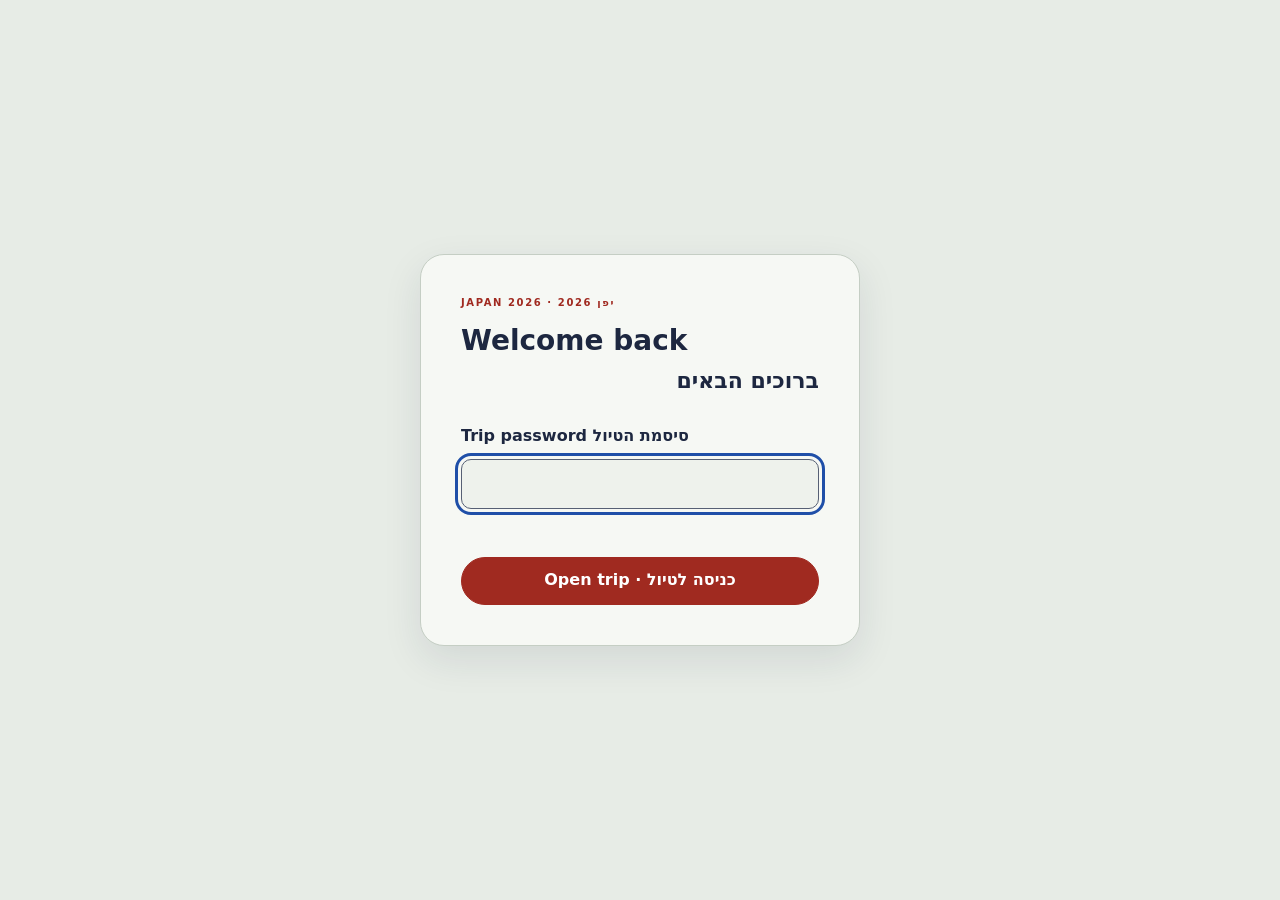
==== commit f3423696: "Release 2.19.0: new route, family votes, audit fixes Plan-picker itinerary (Tokyo, Fuji, Hakone, Kyo" ====
--- a/index.html
+++ b/index.html
@@ -4,11 +4,11 @@
   <meta charset="utf-8">
   <meta name="viewport" content="width=device-width,initial-scale=1,viewport-fit=cover">
   <meta name="theme-color" content="#17264b">
-  <meta name="description" content="Private bilingual control center for the Horn family Japan trip, 29 September to 20 October 2026.">
+  <meta name="description" content="Private bilingual control center for the Horn family Japan trip, 29 September to 21 October 2026.">
   <title>Japan 2026 · Horn Family Trip Control Center</title>
   <link rel="manifest" href="manifest.json">
-  <link rel="icon" href="assets/app-icon.svg" type="image/svg+xml">
-  <link rel="stylesheet" href="japan-2026-v2.css?v=2.17.2">
+  <link rel="icon" href="assets/family-icon.jpeg?v=2.19.0" type="image/jpeg">
+  <link rel="stylesheet" href="japan-2026-v2.css?v=2.19.0">
   <link rel="apple-touch-icon" href="assets/apple-touch-icon.png">
 </head>
 <body>
@@ -37,6 +37,7 @@
         <p data-i18n="appSubtitle">Gilad solo · then the Horn family of five</p>
       </div>
       <div class="header-actions">
+        <button class="icon-button me-button" id="meButton" type="button" data-who-open="true"><img id="meFace" alt="" width="28" height="28" hidden><span id="meMark" aria-hidden="true">誰</span><span class="button-label" id="meName">Who?</span></button>
         <button class="icon-button" id="accessLock" type="button"><span aria-hidden="true">▣</span><span class="lock-en">Lock</span><span class="lock-he" lang="he">נעילה</span></button>
         <button class="icon-button secrets-button" id="secretsToggle" type="button" aria-haspopup="dialog" aria-controls="secretsDialog">
           <span class="secret-mark" aria-hidden="true">秘</span><span class="button-label" data-i18n="secrets">Secrets</span><span class="secret-badge" id="secretBadge">0/7</span>
@@ -46,6 +47,9 @@
         </button>
         <button class="icon-button" id="soundToggle" type="button" aria-label="Open soundscape controls" aria-expanded="false">
           <span aria-hidden="true">♫</span><span class="button-label" data-i18n="sound">Soundscape</span>
+        </button>
+        <button class="icon-button" id="themeToggle" type="button">
+          <span aria-hidden="true">◐</span><span class="button-label">Theme</span>
         </button>
       </div>
     </div>
@@ -55,6 +59,10 @@
         <p class="eyebrow" data-i18n="soundEyebrow">QUIET BY DEFAULT</p>
         <h2 id="soundHeading" data-i18n="soundHeading">Tokyo rain + distant chimes</h2>
         <p data-i18n="soundNote">Starts only when you choose. Volume is remembered on this device.</p>
+        <div class="sound-mode-switch" id="soundModeSwitch" role="group" aria-label="Soundscape mood">
+          <button class="mode-pill" type="button" data-sound-mode="zen" aria-pressed="true"><span aria-hidden="true">琴</span> <span data-i18n="soundModeZen">Zen koto</span></button>
+          <button class="mode-pill" type="button" data-sound-mode="trap" aria-pressed="false"><span aria-hidden="true">夜</span> <span data-i18n="soundModeTrap">Night trap</span></button>
+        </div>
       </div>
       <div class="sound-controls">
         <button class="primary-button compact" id="audioPlay" type="button"><span aria-hidden="true">▶</span> <span data-i18n="startSound">Start</span></button>
@@ -63,6 +71,7 @@
         <button class="ghost-button compact" id="stationChime" type="button" data-i18n="stationChime">Station chime</button>
       </div>
     </section>
+    <div class="secret-flash" id="secretFlash" aria-hidden="true"><span id="secretFlashGlyph">秘</span></div>
 
     <div class="status-strip" id="statusStrip" aria-live="polite"></div>
   </header>
@@ -107,6 +116,7 @@
               <p class="eyebrow" data-i18n="discoveryEyebrow">🇯🇵 OPTIONAL DETOURS · ZERO HOMEWORK</p>
               <h3 id="discoveryTitle" data-i18n="discoveryTitle">Japan side quests</h3>
               <p data-i18n="discoveryIntro">Design, temples, tiny prizes, and one suspicious stationmaster. Add only what fits the day.</p>
+              <p class="extras-counter" id="extrasCounter" aria-live="polite"></p>
               <button class="primary-button secret-cta" id="secretsHeroButton" type="button"><span aria-hidden="true">秘</span> <span data-i18n="openSecrets">Open 7 obvious secrets</span></button>
             </div>
           </div>
@@ -114,6 +124,7 @@
         </section>
 
         <div class="segment-tabs" id="segmentTabs" role="group" aria-label="Trip segments"></div>
+        <div class="tag-filters" id="tagFilters" role="toolbar" aria-label="Filter options"></div>
         <div class="legend-row" id="legendRow"></div>
         <div class="timeline" id="timeline"></div>
       </section>
@@ -134,7 +145,7 @@
         <div class="card-grid three-column" id="flightsGrid"></div>
         <div id="airportReunion"></div>
         <div id="railBookingDesk"></div>
-        <div id="izuTransportDecision"></div>
+        <div id="carDays"></div>
         <div class="section-label"><span data-i18n="railAndRoad">Rail & road</span></div>
         <div class="transit-list" id="transitList"></div>
       </section>
@@ -183,7 +194,52 @@
     </main>
   </div>
 
+  <div class="plan-dock" id="planDock"></div>
   <nav class="mobile-nav" id="mobileNav" aria-label="Primary"></nav>
+
+  <dialog class="plan-dialog" id="planDialog" aria-labelledby="planTitle">
+    <div class="plan-shell">
+      <button class="dialog-close" id="planClose" type="button" aria-label="Close">×</button>
+      <p class="eyebrow">選 · PLAN</p>
+      <h2 id="planTitle">Your plan</h2>
+      <p class="plan-summary" id="planSummary"></p>
+      <div class="plan-actions">
+        <button class="primary-button compact" id="planCopy" type="button">Copy plan as text</button>
+        <button class="ghost-button compact" id="planShare" type="button">Share</button>
+        <button class="ghost-button compact" id="planPrint" type="button">Print</button>
+        <button class="ghost-button compact" id="planWho" type="button">Switch person</button>
+      </div>
+      <div class="plan-body" id="planBody"></div>
+    </div>
+  </dialog>
+
+  <dialog class="who-dialog" id="whoDialog" aria-labelledby="whoTitle">
+    <div class="who-shell">
+      <button class="dialog-close" id="whoClose" type="button" aria-label="Close · סגירה" hidden>×</button>
+      <p class="eyebrow">誰ですか · WHO · מי</p>
+      <h2 id="whoTitle"><span lang="he" dir="rtl">מי אתם? לחצו על עצמכם בתמונה</span><span lang="en" dir="ltr">Who are you? Tap yourself in the picture</span></h2>
+      <div class="who-photo" id="whoPhoto">
+        <img class="who-art" src="assets/who-family.webp" alt="The Horn family in an onsen under Mount Fuji · משפחת הורן באונסן מול הר פוג׳י" width="840" height="838">
+        <div class="who-spots" id="whoSpots"></div>
+      </div>
+      <p class="who-hello" id="whoHello" aria-live="polite"></p>
+      <p class="who-note"><span lang="he" dir="rtl">נשמר בטלפון הזה. אפשר להחליף בכל רגע מהכפתור למעלה.</span> <span lang="en" dir="ltr">Saved on this phone. Switch any time from the button at the top.</span></p>
+    </div>
+  </dialog>
+
+  <dialog class="code-dialog" id="codeDialog" aria-labelledby="codeTitle">
+    <form class="code-shell" id="codeForm">
+      <img class="code-face" src="assets/who-gilad.webp" alt="" width="72" height="72">
+      <h2 id="codeTitle">Gilad’s code</h2>
+      <p id="codeIntro"></p>
+      <input id="codeInput" type="password" inputmode="numeric" pattern="[0-9]*" maxlength="4" autocomplete="off" dir="ltr" aria-describedby="codeError">
+      <p class="code-error" id="codeError" role="alert"></p>
+      <div class="code-actions">
+        <button class="primary-button compact" id="codeSubmit" type="submit">Unlock</button>
+        <button class="ghost-button compact" id="codeCancel" type="button">Cancel</button>
+      </div>
+    </form>
+  </dialog>
 
   <dialog class="food-dialog" id="foodDialog" aria-labelledby="foodDialogLabel">
     <form method="dialog" class="dialog-shell">
@@ -228,6 +284,7 @@
   <div class="kaiju" id="kaiju" aria-hidden="true">ゴ</div>
   <div class="samurai-mission" id="samuraiMission" role="status" aria-live="polite" aria-hidden="true"><span aria-hidden="true">侍</span><strong data-i18n="samuraiMission">SAMURAI FOCUS · Protect the itinerary. Defeat one checklist item.</strong></div>
   </div>
-  <script src="access-gate.js?v=2.17.2" defer></script>
+  <div class="plan-print-area" id="planPrintArea"></div>
+  <script src="access-gate.js?v=2.19.0" defer></script>
 </body>
 </html>
--- a/japan-2026-v2.css
+++ b/japan-2026-v2.css
@@ -1,25 +1,73 @@
 :root {
   color-scheme: light;
-  --indigo: #10245e;
-  --indigo-2: #1f4fbd;
-  --ivory: #edf6ff;
-  --paper: #ffffff;
-  --paper-2: #dcecff;
-  --ink: #0d1b3b;
-  --muted: #52637c;
-  --line: #bcd2ec;
-  --maple: #ff4f78;
-  --maple-dark: #d92f5c;
-  --moss: #008d70;
-  --ginkgo: #ffc83d;
-  --river: #008fd7;
-  --orange: #ff7438;
-  --shadow: 0 22px 60px rgba(17, 49, 105, .16);
-  --shadow-soft: 0 9px 24px rgba(17, 49, 105, .11);
-  --radius: 22px;
+  /* Station paper, deep indigo ink, vermilion seal. */
+  --bg: #e7ece6;
+  --paper: #f6f8f4;
+  --paper-2: #dde4dc;
+  --ivory: #eef2ec;
+  --ink: #1d2740;
+  --muted: #566074;
+  --line: #c5cec4;
+  --indigo: #1d2740;
+  --indigo-2: #2f4270;
+  --on-indigo: #eef1f6;
+  --on-indigo-muted: rgba(238,241,246,.74);
+  --maple: #c4372b;
+  --maple-dark: #a02a20;
+  --accent-fill: #a02a20;
+  --stamp-soft: rgba(196,55,43,.08);
+  --moss: #2f6b5e;
+  --moss-fill: #2f6b5e;
+  --ginkgo: #b38a2e;
+  --ginkgo-light: #d6ae4e;
+  --gold-text: #7a5c12;
+  --river: #3d6e8c;
+  --orange: #c9642d;
+  --booked: #1d2740;
+  --booked-ink: #eef1f6;
+  --c1: #4e8c6e; --c2: #b38a2e; --c3: #c9642d; --c4: #b3261e;
+  --callout: #f1ecdd;
+  --callout-warning: #f5e6e2;
+  --callout-info: #e2ebee;
+  --focus: #1f4fa8;
+  --scrim: rgba(10,14,20,.5);
+  --shadow: 0 14px 38px rgba(29,39,64,.1);
+  --shadow-soft: 0 6px 18px rgba(29,39,64,.08);
+  --radius: 16px;
   --safe-bottom: env(safe-area-inset-bottom, 0px);
-  font-family: Inter, "Yu Gothic UI", "Hiragino Sans", Meiryo, Arial, sans-serif;
+  --font-sans: "Hiragino Sans", "Yu Gothic UI", "Yu Gothic", "Noto Sans JP", "Segoe UI", system-ui, -apple-system, Arial, sans-serif;
+  --font-he: "Segoe UI", "Arial Hebrew", "Noto Sans Hebrew", "Hiragino Sans", Arial, sans-serif;
+  --font-display: var(--font-sans);
+  font-family: var(--font-sans);
   font-synthesis: none;
+}
+@media (prefers-color-scheme: dark) {
+  :root:not([data-theme="light"]) {
+    color-scheme: dark;
+    --bg: #12171e; --paper: #19202a; --paper-2: #242d3a; --ivory: #1f2733;
+    --ink: #e4e8ee; --muted: #9aa4b2; --line: #2b3441;
+    --indigo: #26324a; --indigo-2: #33466c;
+    --maple: #e8574a; --maple-dark: #f07e72; --accent-fill: #b8392d; --stamp-soft: rgba(232,87,74,.12);
+    --moss: #72b5a5; --moss-fill: #2e6b5d; --ginkgo: #d6ae4e; --gold-text: #d6ae4e; --river: #7fb0cc; --orange: #e08450;
+    --booked: #2a3547; --booked-ink: #e9edf4;
+    --c1: #6fb38f; --c2: #d6ae4e; --c3: #e08450; --c4: #ee6a5f;
+    --callout: #2a2618; --callout-warning: #3a2421; --callout-info: #1c2b34;
+    --focus: #8db4ff; --scrim: rgba(0,0,0,.6);
+    --shadow: 0 14px 38px rgba(0,0,0,.35); --shadow-soft: 0 6px 18px rgba(0,0,0,.28);
+  }
+}
+:root[data-theme="dark"] {
+  color-scheme: dark;
+  --bg: #12171e; --paper: #19202a; --paper-2: #242d3a; --ivory: #1f2733;
+  --ink: #e4e8ee; --muted: #9aa4b2; --line: #2b3441;
+  --indigo: #26324a; --indigo-2: #33466c;
+  --maple: #e8574a; --maple-dark: #f07e72; --accent-fill: #b8392d; --stamp-soft: rgba(232,87,74,.12);
+  --moss: #72b5a5; --moss-fill: #2e6b5d; --ginkgo: #d6ae4e; --gold-text: #d6ae4e; --river: #7fb0cc; --orange: #e08450;
+  --booked: #2a3547; --booked-ink: #e9edf4;
+  --c1: #6fb38f; --c2: #d6ae4e; --c3: #e08450; --c4: #ee6a5f;
+  --callout: #2a2618; --callout-warning: #3a2421; --callout-info: #1c2b34;
+  --focus: #8db4ff; --scrim: rgba(0,0,0,.6);
+  --shadow: 0 14px 38px rgba(0,0,0,.35); --shadow-soft: 0 6px 18px rgba(0,0,0,.28);
 }
 
 * { box-sizing: border-box; }
@@ -27,10 +75,8 @@
 body {
   margin: 0;
   color: var(--ink);
-  background:
-    radial-gradient(circle at 88% 8%, rgba(255,79,120,.18), transparent 24rem),
-    radial-gradient(circle at 16% 42%, rgba(0,174,239,.16), transparent 27rem),
-    linear-gradient(145deg, #eaf6ff 0%, #f7fbff 46%, #fff4c7 100%);
+  background: var(--bg);
+  font-family: var(--font-sans);
   min-width: 320px;
   min-height: 100vh;
   line-height: 1.55;
@@ -94,18 +140,18 @@
   background: var(--indigo);
   box-shadow: inset 0 0 0 5px var(--paper), inset 0 0 0 6px var(--maple);
   cursor: pointer;
-  font-family: Georgia, "Yu Mincho", serif;
+  font-family: var(--font-display);
   font-size: 23px;
   font-weight: 700;
 }
 .brand-copy { min-width: 0; }
-.brand-copy h1 { margin: -2px 0 0; font: 700 clamp(22px, 3vw, 31px)/1.05 Georgia, "Yu Mincho", serif; letter-spacing: -.02em; }
+.brand-copy h1 { margin: -2px 0 0; font: 700 clamp(22px, 3vw, 31px)/1.05 var(--font-display); letter-spacing: -.02em; }
 .brand-copy > p:last-child { margin: 3px 0 0; color: var(--muted); font-size: 13px; }
 .eyebrow { margin: 0 0 5px; color: var(--maple-dark); font-size: 10px; font-weight: 800; letter-spacing: .16em; text-transform: uppercase; }
 .header-actions { display: flex; gap: 8px; margin-inline-start: auto; }
 .icon-button.secrets-button { position: relative; color: white; background: var(--maple-dark); border-color: var(--maple-dark); box-shadow: 0 7px 20px rgba(141,48,43,.2); }
 .icon-button.secrets-button:hover { color: white; background: var(--maple); border-color: var(--maple); }
-.secret-mark { display: grid; width: 25px; height: 25px; place-items: center; color: var(--maple-dark); background: var(--ginkgo); border-radius: 50%; font-family: Georgia, "Yu Mincho", serif; font-size: 15px; }
+.secret-mark { display: grid; width: 25px; height: 25px; place-items: center; color: var(--maple-dark); background: var(--ginkgo); border-radius: 50%; font-family: var(--font-display); font-size: 15px; }
 .secret-badge { min-width: 35px; padding: 2px 6px; color: white; background: rgba(255,255,255,.17); border-radius: 999px; font-size: 10px; font-variant-numeric: tabular-nums; }
 .secret-badge.is-complete { color: var(--indigo); background: var(--ginkgo); }
 .icon-button, .ghost-button, .primary-button, .small-button, .map-button, .link-button {
@@ -138,7 +184,7 @@
   background: var(--indigo);
 }
 .sound-panel[hidden] { display: none; }
-.sound-panel h2 { margin: 0 0 3px; font: 700 18px/1.2 Georgia, serif; }
+.sound-panel h2 { margin: 0 0 3px; font: 700 18px/1.2 var(--font-display); }
 .sound-panel p:last-child { margin: 0; color: #dce1ed; font-size: 12px; }
 .sound-controls { display: flex; align-items: center; gap: 10px; }
 .sound-controls .ghost-button { color: white; background: transparent; border-color: rgba(255,255,255,.34); }
@@ -197,7 +243,7 @@
 .view.is-active { display: block; animation: view-in .3s ease both; }
 @keyframes view-in { from { opacity: 0; transform: translateY(5px); } }
 .view-heading { display: flex; justify-content: space-between; align-items: flex-end; gap: 20px; margin-bottom: 24px; }
-.view-heading h2 { margin: 0; color: var(--indigo); font: 700 clamp(32px, 5vw, 54px)/1.04 Georgia, "Yu Mincho", serif; letter-spacing: -.035em; }
+.view-heading h2 { margin: 0; color: var(--indigo); font: 700 clamp(32px, 5vw, 54px)/1.04 var(--font-display); letter-spacing: -.035em; }
 .view-heading p:last-child { max-width: 760px; margin: 9px 0 0; color: var(--muted); }
 .view-actions { display: flex; gap: 8px; flex: 0 0 auto; }
 
@@ -212,11 +258,11 @@
 }
 .countdown-card, .next-action-card { padding: 24px; display: flex; flex-direction: column; justify-content: space-between; }
 .countdown-card { color: white; background: var(--indigo); border-color: var(--indigo); }
-.count-number { display: block; font: 700 clamp(48px, 7vw, 76px)/.9 Georgia, serif; letter-spacing: -.06em; }
+.count-number { display: block; font: 700 clamp(48px, 7vw, 76px)/.9 var(--font-display); letter-spacing: -.06em; }
 .count-label { display: block; margin-top: 8px; color: #d9dfed; font-size: 13px; }
 .countdown-card .micro-row { color: #d9dfed; }
 .next-action-card { border-top: 4px solid var(--maple); }
-.next-action-card h3 { margin: 5px 0; font: 700 21px/1.15 Georgia, serif; }
+.next-action-card h3 { margin: 5px 0; font: 700 21px/1.15 var(--font-display); }
 .next-action-card p { margin: 0; color: var(--muted); font-size: 13px; }
 .hero-photo { position: relative; }
 .hero-photo img { width: 100%; height: 100%; min-height: 230px; object-fit: cover; }
@@ -230,15 +276,15 @@
 [dir="rtl"] .discovery-banner::after { background: linear-gradient(-90deg, rgba(9,17,36,.91) 0%, rgba(9,17,36,.7) 36%, rgba(9,17,36,.04) 72%); }
 .discovery-overlay { position: relative; z-index: 1; display: flex; min-height: 310px; max-width: 580px; padding: clamp(28px,5vw,58px); flex-direction: column; align-items: flex-start; justify-content: center; color: white; }
 .discovery-overlay .eyebrow { color: var(--ginkgo); }
-.discovery-overlay h3 { max-width: 430px; margin: 3px 0 9px; font: 700 clamp(31px,5vw,52px)/.98 Georgia, "Yu Mincho", serif; letter-spacing: -.035em; }
+.discovery-overlay h3 { max-width: 430px; margin: 3px 0 9px; font: 700 clamp(31px,5vw,52px)/.98 var(--font-display); letter-spacing: -.035em; }
 .discovery-overlay p:not(.eyebrow) { max-width: 490px; margin: 0 0 18px; color: rgba(255,255,255,.82); font-size: 14px; }
 .secret-cta { display: inline-flex; align-items: center; gap: 8px; color: var(--indigo); background: var(--ginkgo); border-color: var(--ginkgo); }
 .secret-cta:hover { color: var(--indigo); background: #cba447; }
 .side-quest-grid { display: grid; grid-template-columns: repeat(3,minmax(0,1fr)); }
 .side-quest-card { display: grid; min-height: 225px; grid-template-columns: 46px minmax(0,1fr); gap: 13px; padding: 21px; border-top: 1px solid var(--line); border-inline-end: 1px solid var(--line); }
 .side-quest-card:nth-child(3n) { border-inline-end: 0; }
-.side-quest-icon { display: grid; width: 42px; height: 42px; place-items: center; color: var(--paper); background: var(--indigo); border-radius: 50%; box-shadow: inset 0 0 0 3px var(--paper), inset 0 0 0 4px var(--maple); font: 700 18px/1 Georgia, "Yu Mincho", serif; }
-.side-quest-card h4 { margin: 2px 0 7px; color: var(--indigo); font: 700 18px/1.15 Georgia, "Yu Mincho", serif; }
+.side-quest-icon { display: grid; width: 42px; height: 42px; place-items: center; color: var(--paper); background: var(--indigo); border-radius: 50%; box-shadow: inset 0 0 0 3px var(--paper), inset 0 0 0 4px var(--maple); font: 700 18px/1 var(--font-display); }
+.side-quest-card h4 { margin: 2px 0 7px; color: var(--indigo); font: 700 18px/1.15 var(--font-display); }
 .side-quest-card > div > p:not(.eyebrow) { margin: 0; color: var(--muted); font-size: 12px; line-height: 1.55; }
 .side-quest-card .card-actions { margin-top: 14px; }
 
@@ -264,7 +310,7 @@
 .timeline::before { content: ""; position: absolute; inset-inline-start: 45px; top: 22px; bottom: 22px; width: 1px; background: var(--line); }
 .day-card { position: relative; display: grid; grid-template-columns: 92px minmax(0, 1fr); gap: 18px; }
 .date-marker { z-index: 1; width: 72px; height: 72px; display: grid; place-items: center; align-content: center; justify-self: center; border: 1px solid var(--line); border-radius: 50%; background: var(--ivory); box-shadow: inset 0 0 0 6px var(--paper); }
-.date-marker strong { font: 700 23px/1 Georgia, serif; }
+.date-marker strong { font: 700 23px/1 var(--font-display); }
 .date-marker span { margin-top: 2px; color: var(--maple-dark); font-size: 10px; font-weight: 800; letter-spacing: .1em; }
 .day-panel { overflow: hidden; border: 1px solid var(--line); background: var(--paper); box-shadow: var(--shadow-soft); }
 .day-card.is-today .date-marker { color: white; background: var(--maple); border-color: var(--maple); box-shadow: inset 0 0 0 6px var(--paper), 0 0 0 3px rgba(185,69,59,.16); }
@@ -273,7 +319,7 @@
 .day-card.is-complete h3 { text-decoration: line-through; }
 .day-summary { min-height: 106px; display: grid; grid-template-columns: minmax(0, 1fr) auto; gap: 12px; align-items: center; padding: 18px 20px; cursor: pointer; list-style: none; }
 .day-summary::-webkit-details-marker { display: none; }
-.day-summary h3 { margin: 3px 0 2px; color: var(--indigo); font: 700 clamp(19px, 2.5vw, 26px)/1.18 Georgia, "Yu Mincho", serif; }
+.day-summary h3 { margin: 3px 0 2px; color: var(--indigo); font: 700 clamp(19px, 2.5vw, 26px)/1.18 var(--font-display); }
 .day-summary p { margin: 0; color: var(--muted); font-size: 12px; }
 .summary-actions { display: flex; align-items: center; gap: 6px; }
 .summary-actions button { position: relative; z-index: 2; }
@@ -328,7 +374,7 @@
 .two-column { grid-template-columns: repeat(2, minmax(0, 1fr)); }
 .three-column { grid-template-columns: repeat(3, minmax(0, 1fr)); }
 .data-card { min-width: 0; padding: 20px; border: 1px solid var(--line); background: var(--paper); box-shadow: var(--shadow-soft); }
-.data-card h3 { margin: 3px 0 6px; color: var(--indigo); font: 700 19px/1.2 Georgia, "Yu Mincho", serif; }
+.data-card h3 { margin: 3px 0 6px; color: var(--indigo); font: 700 19px/1.2 var(--font-display); }
 .data-card p { margin: 4px 0; color: var(--muted); font-size: 12px; }
 .data-card .lead { color: var(--ink); font-size: 13px; }
 .card-topline { display: flex; justify-content: space-between; align-items: flex-start; gap: 12px; }
@@ -341,7 +387,7 @@
 .copy-mini { width: 28px; height: 28px; border: 0; border-radius: 6px; background: var(--paper-2); cursor: pointer; }
 .deadline-strip { margin: 14px -20px -20px; padding: 10px 20px; color: white; background: var(--maple-dark); font-size: 11px; font-weight: 800; }
 .decision-box { padding: 20px; border: 1px solid var(--maple); border-inline-start-width: 6px; background: #fbf5eb; }
-.decision-box h3 { margin: 0 0 6px; font: 700 20px/1.2 Georgia, serif; }
+.decision-box h3 { margin: 0 0 6px; font: 700 20px/1.2 var(--font-display); }
 .decision-box p { color: var(--muted); margin: 5px 0 14px; font-size: 12px; }
 .option-switch { display: grid; grid-template-columns: repeat(2, minmax(0,1fr)); gap: 10px; }
 .option-switch label { display: grid; grid-template-columns: 20px 1fr; gap: 8px; align-items: start; padding: 13px; border: 1px solid var(--line); background: var(--paper); cursor: pointer; }
@@ -352,7 +398,7 @@
 .flight-card { position: relative; overflow: hidden; min-height: 245px; }
 .flight-card::after { content: ""; position: absolute; inset-inline-end: -31px; top: -31px; width: 90px; height: 90px; border: 18px solid rgba(23,38,75,.055); border-radius: 50%; }
 .flight-route { margin: 15px 0; display: grid; grid-template-columns: 1fr 50px 1fr; align-items: center; }
-.airport { font: 700 27px/1 Georgia, serif; }
+.airport { font: 700 27px/1 var(--font-display); }
 .airport:last-child { text-align: end; }
 .route-line { height: 1px; background: var(--line); position: relative; }
 .route-line::after { content: "✈"; position: absolute; left: 50%; top: 50%; transform: translate(-50%, -55%); background: var(--paper); padding: 0 5px; font-size: 15px; }
@@ -360,12 +406,12 @@
 .airport-reunion { margin-top: 14px; border-inline-start: 6px solid var(--river); }
 .reunion-steps { display: grid; grid-template-columns: repeat(3,minmax(0,1fr)); gap: 1px; margin: 16px 0 0; background: var(--line); border: 1px solid var(--line); }
 .reunion-steps > div { padding: 13px; background: var(--paper); }
-.reunion-steps strong { display: block; margin-bottom: 5px; color: var(--indigo); font-size: 12px; }
+.reunion-steps strong { display: block; margin-bottom: 5px; color: var(--river); font-size: 12px; }
 .reunion-steps span { display: block; color: var(--muted); font-size: 11px; }
 
 .transit-list { display: grid; gap: 12px; }
 .transit-card { display: grid; grid-template-columns: 160px minmax(0, 1fr) auto; gap: 18px; align-items: center; padding: 17px 18px; border: 1px solid var(--line); background: var(--paper); }
-.transit-route h3 { margin: 2px 0 3px; color: var(--indigo); font: 700 17px/1.2 Georgia, serif; }
+.transit-route h3 { margin: 2px 0 3px; color: var(--indigo); font: 700 17px/1.2 var(--font-display); }
 .transit-route p { margin: 0; color: var(--muted); font-size: 11px; }
 .transit-core { display: grid; grid-template-columns: repeat(4, minmax(90px, 1fr)); gap: 10px 16px; }
 .mini-detail span { display: block; color: var(--muted); font-size: 9px; font-weight: 850; letter-spacing: .09em; text-transform: uppercase; }
@@ -383,7 +429,7 @@
 
 .map-hero { min-height: 250px; display: grid; grid-template-columns: 1fr 1fr; overflow: hidden; border: 1px solid var(--line); background: var(--indigo); color: white; box-shadow: var(--shadow); }
 .map-hero-copy { padding: clamp(24px, 5vw, 52px); }
-.map-hero h3 { margin: 0 0 8px; font: 700 clamp(26px, 4vw, 42px)/1.05 Georgia, serif; }
+.map-hero h3 { margin: 0 0 8px; font: 700 clamp(26px, 4vw, 42px)/1.05 var(--font-display); }
 .map-hero p { max-width: 520px; color: #dbe0ec; }
 .map-hero .link-button { margin-top: 12px; color: var(--indigo); }
 .map-art { position: relative; min-height: 250px; background: #dbe3de; overflow: hidden; }
@@ -395,7 +441,7 @@
 .route-stop.tokyo { left: 15%; top: 60%; }
 .route-stop.izu { left: 43%; top: 55%; }
 .route-stop.kyoto { right: 17%; top: 40%; }
-.route-label { position: absolute; font: 700 13px/1 Georgia, serif; color: var(--indigo); }
+.route-label { position: absolute; font: 700 13px/1 var(--font-display); color: var(--indigo); }
 .route-label.tokyo { left: 9%; top: 69%; }
 .route-label.izu { left: 40%; top: 64%; }
 .route-label.kyoto { right: 10%; top: 28%; }
@@ -404,12 +450,12 @@
 .region-map-grid .map-card { min-height: 180px; display: flex; flex-direction: column; border-top: 4px solid var(--river); }
 .region-map-grid .map-card .link-button { margin-top: auto; align-self: flex-start; }
 .map-card { min-height: 135px; padding: 16px; border: 1px solid var(--line); background: var(--paper); }
-.map-card h3 { margin: 3px 0 5px; font: 700 16px/1.2 Georgia, serif; }
+.map-card h3 { margin: 3px 0 5px; font: 700 16px/1.2 var(--font-display); }
 .map-card p { margin: 0 0 10px; color: var(--muted); font-size: 11px; }
 .day-map-list { display: grid; grid-template-columns: repeat(2,minmax(0,1fr)); gap: 1px; border: 1px solid var(--line); background: var(--line); }
 .day-map-row { min-height: 76px; display: grid; grid-template-columns: 72px minmax(0,1fr) auto; gap: 10px; align-items: center; padding: 11px 13px; background: var(--paper); }
 .day-map-row time { color: var(--maple-dark); font-size: 10px; font-weight: 850; text-transform: uppercase; }
-.day-map-row h3 { margin: 0 0 2px; color: var(--indigo); font: 700 14px/1.15 Georgia, serif; }
+.day-map-row h3 { margin: 0 0 2px; color: var(--indigo); font: 700 14px/1.15 var(--font-display); }
 .day-map-row p { margin: 0; color: var(--muted); font-size: 10px; }
 
 .filter-bar { display: flex; gap: 8px; flex-wrap: wrap; margin-bottom: 16px; }
@@ -449,46 +495,46 @@
 .secrets-shell > form { position: absolute; z-index: 3; inset: 0 0 auto auto; }
 [dir="rtl"] .secrets-shell > form { right: auto; left: 0; }
 .secrets-heading { display: grid; grid-template-columns: minmax(0,1fr) auto; gap: 24px; align-items: end; margin-bottom: 24px; padding-inline-end: 36px; }
-.secrets-heading h2 { margin: 2px 0 8px; color: var(--indigo); font: 700 clamp(30px,5vw,52px)/1 Georgia, "Yu Mincho", serif; letter-spacing: -.035em; }
+.secrets-heading h2 { margin: 2px 0 8px; color: var(--indigo); font: 700 clamp(30px,5vw,52px)/1 var(--font-display); letter-spacing: -.035em; }
 .secrets-heading p:not(.eyebrow) { max-width: 720px; margin: 0; color: var(--muted); }
 .discovery-score { display: grid; min-width: 92px; text-align: end; }
-.discovery-score strong { color: var(--maple); font: 700 34px/1 Georgia, serif; }
+.discovery-score strong { color: var(--maple); font: 700 34px/1 var(--font-display); }
 .discovery-score span { color: var(--muted); font-size: 12px; }
 .secrets-layout { display: grid; grid-template-columns: minmax(260px,.74fr) minmax(0,1.35fr); gap: 18px; align-items: start; }
 .omikuji-card { position: sticky; top: 0; overflow: hidden; border: 1px solid var(--line); background: var(--ivory); }
 .omikuji-card img { width: 100%; aspect-ratio: 1; object-fit: cover; }
 .omikuji-copy { padding: 17px; border-top: 1px solid var(--line); }
-.secret-result { min-height: 74px; color: var(--indigo); font: 700 17px/1.4 Georgia, "Yu Mincho", serif; }
+.secret-result { min-height: 74px; color: var(--indigo); font: 700 17px/1.4 var(--font-display); }
 .secret-grid { display: grid; grid-template-columns: repeat(2,minmax(0,1fr)); gap: 9px; }
 .secret-card { display: grid; min-height: 185px; grid-template-columns: 42px minmax(0,1fr); gap: 12px; padding: 16px; border: 1px solid var(--line); background: var(--paper); }
 .secret-card.is-found { border-color: rgba(63,102,87,.5); background: rgba(63,102,87,.055); }
-.secret-icon { display: grid; width: 40px; height: 40px; place-items: center; color: white; background: var(--maple-dark); border-radius: 50%; font: 700 18px/1 Georgia, "Yu Mincho", serif; }
+.secret-icon { display: grid; width: 40px; height: 40px; place-items: center; color: white; background: var(--maple-dark); border-radius: 50%; font: 700 18px/1 var(--font-display); }
 .secret-card.is-found .secret-icon { background: var(--moss); }
 .found-label { color: var(--maple); font-size: 9px; font-weight: 850; letter-spacing: .1em; text-transform: uppercase; }
 .secret-card.is-found .found-label { color: var(--moss); }
-.secret-card h3 { margin: 3px 0 5px; color: var(--indigo); font: 700 17px/1.15 Georgia, "Yu Mincho", serif; }
+.secret-card h3 { margin: 3px 0 5px; color: var(--indigo); font: 700 17px/1.15 var(--font-display); }
 .secret-card p { margin: 0 0 11px; color: var(--muted); font-size: 11px; line-height: 1.45; }
 .secret-clue { margin: 22px 0 0; padding: 13px 16px; color: var(--muted); background: var(--ivory); border-inline-start: 4px solid var(--ginkgo); font-size: 12px; }
 
 .planner-grid { display: grid; grid-template-columns: 1.15fr .85fr; gap: 30px; }
 .checklist-overview { display: grid; grid-template-columns: auto minmax(0,1fr) auto; gap: 22px; align-items: center; margin-bottom: 18px; padding: 22px; color: white; background: var(--indigo); border: 1px solid rgba(255,255,255,.12); box-shadow: var(--shadow); }
 .checklist-score { display: flex; align-items: baseline; min-width: 92px; }
-.checklist-score span { font: 700 48px/1 Georgia, serif; }
+.checklist-score span { font: 700 48px/1 var(--font-display); }
 .checklist-score small { color: rgba(255,255,255,.66); font-size: 18px; }
 .checklist-progress-copy .eyebrow { color: var(--ginkgo); }
-.checklist-progress-copy h3 { margin: 3px 0 5px; font: 700 21px/1.2 Georgia, serif; }
+.checklist-progress-copy h3 { margin: 3px 0 5px; font: 700 21px/1.2 var(--font-display); }
 .checklist-progress-copy p { max-width: 720px; margin: 0; color: rgba(255,255,255,.72); font-size: 14px; line-height: 1.5; }
 .checklist-progress-track { height: 7px; margin-top: 14px; overflow: hidden; background: rgba(255,255,255,.15); }
 .checklist-progress-track span { display: block; height: 100%; background: var(--ginkgo); transition: width .25s ease; }
 .checklist-legend { display: grid; gap: 2px; min-width: 110px; text-align: end; }
-.checklist-legend strong { color: var(--ginkgo); font: 700 25px/1 Georgia, serif; }
+.checklist-legend strong { color: var(--ginkgo); font: 700 25px/1 var(--font-display); }
 .checklist-legend span { color: rgba(255,255,255,.66); font-size: 12px; }
 .checklist-filters { display: flex; flex-wrap: wrap; gap: 7px; margin-bottom: 28px; }
 .checklist-filters .filter-button span { display: inline-grid; min-width: 22px; height: 22px; margin-inline-start: 5px; place-items: center; color: var(--muted); background: rgba(23,38,75,.07); border-radius: 50%; font-size: 11px; }
 .checklist-filters .filter-button.is-active span { color: var(--indigo); background: white; }
 .action-group { margin-bottom: 34px; }
 .action-group-heading { display: grid; grid-template-columns: minmax(0,1fr) auto; gap: 16px; align-items: end; margin-bottom: 10px; padding-bottom: 12px; border-bottom: 2px solid var(--ink); }
-.action-group-heading h3 { margin: 3px 0; font: 700 24px/1.15 Georgia, serif; }
+.action-group-heading h3 { margin: 3px 0; font: 700 24px/1.15 var(--font-display); }
 .action-group-heading p:not(.eyebrow) { margin: 0; color: var(--muted); font-size: 14px; }
 .action-group-heading > span { color: var(--muted); font-size: 14px; font-weight: 800; }
 .action-task-list { display: grid; gap: 9px; }
@@ -505,7 +551,7 @@
 .action-task-icon { display: grid; width: 36px; height: 36px; place-items: center; color: var(--indigo); background: var(--ivory); border: 1px solid var(--line); border-radius: 50%; font-size: 18px; }
 .action-task-title { display: grid; gap: 3px; min-width: 0; }
 .action-task-title small { color: var(--river); font-size: 11px; font-weight: 850; letter-spacing: .08em; }
-.action-task-title strong { color: var(--ink); font: 700 17px/1.25 Georgia, serif; }
+.action-task-title strong { color: var(--ink); font: 700 17px/1.25 var(--font-display); }
 .action-task-title > span { color: var(--muted); font-size: 14px; line-height: 1.45; }
 .action-task-meta { display: grid; gap: 4px; max-width: 220px; text-align: end; }
 .action-task-meta b { color: var(--maple); font-size: 13px; line-height: 1.35; }
@@ -527,13 +573,13 @@
 .decision-card p { margin: 8px 0 0 43px; color: var(--muted); font-size: 11px; }
 .status-select { min-height: 36px; max-width: 130px; border: 1px solid var(--line); border-radius: 7px; background: white; padding: 4px 8px; font-size: 11px; font-weight: 750; }
 .checklist-card { margin-bottom: 12px; padding: 16px; border: 1px solid var(--line); background: var(--paper); }
-.checklist-card h3 { margin: 0 0 10px; font: 700 16px/1.2 Georgia, serif; }
+.checklist-card h3 { margin: 0 0 10px; font: 700 16px/1.2 var(--font-display); }
 .check-item { display: grid; grid-template-columns: 24px minmax(0,1fr); gap: 7px; align-items: start; padding: 7px 0; color: var(--muted); font-size: 12px; cursor: pointer; }
 .check-item input { width: 18px; height: 18px; margin: 0; accent-color: var(--moss); }
 .check-item:has(input:checked) span { text-decoration: line-through; opacity: .62; }
 .delight-grid { display: grid; grid-template-columns: repeat(3,minmax(0,1fr)); gap: 12px; }
 .delight-card { min-height: 135px; padding: 18px; border: 1px solid var(--line); background: var(--paper); }
-.delight-card h3 { margin: 0 0 5px; font: 700 16px/1.2 Georgia, serif; }
+.delight-card h3 { margin: 0 0 5px; font: 700 16px/1.2 var(--font-display); }
 .delight-card p { margin: 0 0 12px; color: var(--muted); font-size: 11px; }
 
 .mobile-nav { display: none; }
@@ -542,246 +588,210 @@
 .train-easter-egg { position: fixed; z-index: 600; left: -260px; bottom: 18%; display: flex; font-size: 38px; filter: drop-shadow(0 7px 7px rgba(0,0,0,.16)); pointer-events: none; }
 .train-easter-egg.run { animation: train-run 4.7s cubic-bezier(.2,.8,.2,1); }
 @keyframes train-run { 0% { left: -260px; } 100% { left: calc(100vw + 20px); } }
-.kaiju { position: fixed; z-index: 640; right: 4vw; bottom: -180px; color: rgba(23,38,75,.74); text-shadow: 0 8px 0 rgba(185,69,59,.35); font: 800 clamp(120px,22vw,290px)/1 Georgia, serif; pointer-events: none; transition: bottom .6s ease; }
+.kaiju { position: fixed; z-index: 640; right: 4vw; bottom: -180px; color: rgba(23,38,75,.74); text-shadow: 0 8px 0 rgba(185,69,59,.35); font: 800 clamp(120px,22vw,290px)/1 var(--font-display); pointer-events: none; transition: bottom .6s ease; }
 .kaiju.show { bottom: 72px; }
 .samurai-mission { position: fixed; z-index: 650; left: 50%; top: -130px; display: flex; width: min(620px,calc(100% - 28px)); min-height: 86px; transform: translateX(-50%); align-items: center; justify-content: center; gap: 14px; padding: 17px 22px; color: white; background: var(--indigo); border: 2px solid var(--ginkgo); box-shadow: 0 22px 60px rgba(10,16,31,.33); transition: top .42s cubic-bezier(.2,.8,.2,1); text-align: center; }
-.samurai-mission span { color: var(--ginkgo); font: 700 34px/1 Georgia, "Yu Mincho", serif; }
+.samurai-mission span { color: var(--ginkgo); font: 700 34px/1 var(--font-display); }
 .samurai-mission.show { top: 22px; }
-body.retro-mode { --indigo: #151f37; --ivory: #eee6d3; --paper: #fff8e7; --maple: #c43e53; --river: #2a7d87; }
+body.retro-mode { color-scheme: light; --bg: #efe7d4; --indigo: #151f37; --ivory: #eee6d3; --paper: #fff8e7; --paper-2: #e6dcc6; --ink: #1d2740; --muted: #5f5a4f; --line: #d6ccb6; --maple: #c43e53; --maple-dark: #a3303f; --accent-fill: #a3303f; --river: #2a7d87; --moss: #2f6b5e; --gold-text: #7a5c12; --booked: #151f37; --booked-ink: #f3ecdc; --callout: #f1e6cc; --callout-warning: #f3dfd6; --callout-info: #dfe9e6; }
 body.retro-mode .view-heading h2, body.retro-mode .brand-copy h1 { letter-spacing: .025em; text-shadow: 2px 2px 0 rgba(181,139,46,.18); }
 body.samurai-mode .app-header { box-shadow: inset 0 -4px 0 var(--maple), 0 12px 36px rgba(23,38,75,.12); }
 body.samurai-mode .monogram { transform: rotate(-8deg) scale(1.08); }
 
-/* v2.13 · Japan Pop Rail Passport visual system */
-.ambient { border-width: 24px; border-color: rgba(0,143,215,.07); }
-.ambient-a { box-shadow: 0 0 0 46px rgba(255,79,120,.045); }
-.ambient-b { box-shadow: 0 0 0 38px rgba(255,200,61,.07); }
+/* v2.19 · Station stamp: calm paper, indigo ink, vermilion seal. Token-only so dark mode follows. */
+.ambient { display: none; }
 
 .app-header {
-  color: white;
-  background: linear-gradient(118deg, #081944 0%, #123885 60%, #075d9a 100%);
-  border-bottom: 4px solid var(--ginkgo);
-  box-shadow: 0 12px 34px rgba(8,25,68,.22);
-}
-.header-main { min-height: 94px; }
-.brand-copy h1 { color: white; font-family: "Arial Black", Inter, "Yu Gothic UI", sans-serif; letter-spacing: -.035em; }
-.brand-copy > p:last-child { color: rgba(255,255,255,.72); }
-.app-header .eyebrow { color: var(--ginkgo); }
+  color: var(--on-indigo);
+  background: var(--indigo);
+  border-bottom: 3px solid var(--maple);
+  box-shadow: 0 8px 24px rgba(10,14,20,.18);
+  backdrop-filter: none;
+}
+.header-main { min-height: 86px; }
+.brand-copy h1 { color: var(--on-indigo); font-weight: 900; letter-spacing: -.02em; }
+.brand-copy > p:last-child { color: var(--on-indigo-muted); }
+.app-header .eyebrow { color: var(--ginkgo-light); }
 .monogram {
-  color: var(--indigo);
-  background: linear-gradient(145deg, #fff 0%, #d8f5ff 100%);
-  border: 3px solid var(--ginkgo);
-  box-shadow: 0 0 0 4px rgba(255,255,255,.16), 0 10px 25px rgba(0,0,0,.24);
+  color: var(--maple);
+  background: var(--on-indigo);
+  border: 2px solid var(--maple);
+  box-shadow: inset 0 0 0 3px var(--on-indigo), inset 0 0 0 4px var(--maple);
   transition: transform .2s ease;
 }
-.monogram:hover { transform: rotate(-7deg) scale(1.06); }
-.app-header .icon-button:not(.secrets-button) { color: white; background: rgba(255,255,255,.11); border-color: rgba(255,255,255,.3); }
-.app-header .icon-button:not(.secrets-button):hover { background: rgba(255,255,255,.2); border-color: white; }
-.icon-button.secrets-button { color: var(--indigo); background: linear-gradient(135deg, var(--ginkgo), #ffdf6e); border-color: #ffe88e; box-shadow: 0 9px 24px rgba(255,200,61,.24); }
-.icon-button.secrets-button:hover { color: var(--indigo); background: #ffe078; border-color: white; }
-.secret-mark { color: white; background: var(--maple-dark); }
-.secret-badge { color: white; background: var(--maple-dark); }
-.status-strip { color: rgba(255,255,255,.74); }
-.status-strip strong { color: white; }
-.status-strip .progress-track { background: rgba(255,255,255,.17); }
-.status-strip .progress-fill { background: linear-gradient(90deg, var(--ginkgo), var(--maple)); }
-.sound-panel { background: linear-gradient(110deg, #07163b, #172d68); border-top: 1px solid rgba(255,255,255,.13); }
-
-.app-shell { max-width: 1540px; padding: 18px; gap: 18px; }
+.monogram:hover { transform: rotate(-8deg) scale(1.05); }
+.app-header .icon-button:not(.secrets-button) { color: var(--on-indigo); background: rgba(255,255,255,.08); border-color: rgba(255,255,255,.26); }
+.app-header .icon-button:not(.secrets-button):hover { background: rgba(255,255,255,.16); border-color: var(--on-indigo); }
+.icon-button.secrets-button { color: #fff; background: var(--accent-fill); border-color: var(--accent-fill); box-shadow: none; }
+.icon-button.secrets-button:hover { color: #fff; background: var(--maple); border-color: var(--maple); }
+.secret-mark { color: var(--accent-fill); background: #fff; }
+.secret-badge { color: #fff; background: rgba(0,0,0,.22); }
+.secret-badge.is-complete { color: var(--indigo); background: var(--ginkgo-light); }
+.status-strip { color: var(--on-indigo-muted); }
+.status-strip strong { color: var(--on-indigo); }
+.status-strip .progress-track { background: rgba(255,255,255,.16); }
+.status-strip .progress-fill { background: var(--maple); }
+.sound-panel { color: var(--on-indigo); background: var(--indigo-2); border-top: 1px solid rgba(255,255,255,.12); }
+.sound-panel p:last-child { color: var(--on-indigo-muted); }
+
+.app-shell { max-width: 1480px; padding: 18px; gap: 18px; }
 .desktop-rail {
-  top: 143px;
-  height: calc(100vh - 161px);
-  padding: 22px 14px;
-  color: white;
-  background: linear-gradient(180deg, #0b2054, #0e3679 68%, #0875a8);
-  border: 1px solid rgba(255,255,255,.18);
-  border-radius: 26px;
-  box-shadow: var(--shadow);
-}
-.nav-button { min-height: 54px; border-radius: 14px; color: rgba(255,255,255,.78); font-size: 14px; }
-.nav-button:hover { color: white; background: rgba(255,255,255,.12); }
-.nav-button[aria-current="page"] { color: var(--indigo); background: linear-gradient(135deg, var(--ginkgo), #ffe778); border-inline-start-color: var(--maple); box-shadow: 0 10px 24px rgba(3,14,48,.22); }
-.nav-icon { font-size: 21px; }
-.rail-foot { color: rgba(255,255,255,.68); }
-.status-dot { background: #52f4c1; box-shadow: 0 0 0 4px rgba(82,244,193,.18); }
-
-main {
-  padding: 38px clamp(22px,4vw,62px) 76px;
-  background: rgba(255,255,255,.7);
-  border: 1px solid rgba(255,255,255,.9);
-  border-radius: 32px;
-  box-shadow: inset 0 1px 0 white, 0 24px 70px rgba(16,36,94,.11);
-  backdrop-filter: blur(12px);
-}
-.view-heading { padding-bottom: 18px; border-bottom: 2px solid rgba(16,36,94,.1); }
-.view-heading h2 { color: var(--indigo); font-family: "Arial Black", Inter, "Yu Gothic UI", sans-serif; letter-spacing: -.055em; text-shadow: 0 4px 0 rgba(0,143,215,.08); }
+  top: 124px;
+  height: calc(100vh - 142px);
+  padding: 18px 12px;
+  background: var(--paper);
+  border: 1px solid var(--line);
+  border-radius: var(--radius);
+  box-shadow: var(--shadow-soft);
+}
+.nav-button { min-height: 50px; border-radius: 10px; color: var(--muted); font-size: 14px; }
+.nav-button:hover { color: var(--ink); background: var(--ivory); }
+.nav-button[aria-current="page"] { color: var(--on-indigo); background: var(--indigo); border-inline-start-color: var(--maple); box-shadow: none; }
+.status-dot { background: var(--moss); box-shadow: 0 0 0 4px var(--stamp-soft); }
+
+main { padding: 30px clamp(18px,3vw,48px) 150px; background: transparent; border: 0; box-shadow: none; }
+.view-heading { padding-bottom: 16px; border-bottom: 1px solid var(--line); }
+.view-heading h2 { color: var(--ink); font-weight: 900; letter-spacing: -.03em; }
 .view-heading .eyebrow { color: var(--maple-dark); font-size: 12px; }
 .view-heading p:last-child { color: var(--muted); font-size: 16px; }
 
-.icon-button, .ghost-button, .primary-button, .small-button, .map-button, .link-button {
-  border-width: 2px;
-  border-radius: 999px;
-  box-shadow: 0 4px 0 rgba(16,36,94,.08);
-}
-.ghost-button, .small-button, .map-button, .link-button { color: var(--indigo); background: white; border-color: #aac7e8; }
-.ghost-button:hover, .small-button:hover, .map-button:hover, .link-button:hover { color: var(--indigo); background: #eef8ff; border-color: var(--river); box-shadow: 0 6px 0 rgba(0,143,215,.12); }
-.primary-button, .link-button.primary { color: white; background: linear-gradient(135deg, var(--maple-dark), var(--maple)); border-color: var(--maple-dark); }
-.primary-button:hover, .link-button.primary:hover { color: white; background: linear-gradient(135deg, #bd204c, #ff6389); }
-
-.hero-grid { gap: 16px; }
-.countdown-card, .next-action-card, .hero-photo { min-height: 272px; border-width: 2px; border-radius: 26px; box-shadow: var(--shadow); }
-.countdown-card {
-  color: var(--indigo);
-  background: linear-gradient(145deg, #ffe56f 0%, var(--ginkgo) 64%, #ffac36 100%);
-  border-color: #f1a929;
-}
-.countdown-card .eyebrow { color: var(--maple-dark); }
-.count-number { font-family: "Arial Black", Inter, sans-serif; letter-spacing: -.075em; }
-.count-label, .countdown-card .micro-row { color: rgba(16,36,94,.76); font-size: 14px; }
-.next-action-card { background: linear-gradient(155deg, white, #fff6fa); border: 2px solid #ff9bb2; border-top-width: 8px; }
-.next-action-card h3 { color: var(--indigo); font: 800 24px/1.1 "Arial Black", Inter, sans-serif; }
+.icon-button, .ghost-button, .primary-button, .small-button, .map-button, .link-button { border-width: 1.5px; border-radius: 999px; box-shadow: none; }
+.ghost-button, .small-button, .map-button, .link-button { color: var(--ink); background: var(--paper); border-color: var(--line); }
+.ghost-button:hover, .small-button:hover, .map-button:hover, .link-button:hover { color: var(--ink); background: var(--ivory); border-color: var(--ink); }
+.primary-button, .link-button.primary { color: #fff; background: var(--accent-fill); border-color: var(--accent-fill); }
+.primary-button:hover, .link-button.primary:hover { color: #fff; background: var(--maple); border-color: var(--maple); }
+
+.countdown-card, .next-action-card, .hero-photo { min-height: 250px; border-width: 1px; border-radius: var(--radius); box-shadow: var(--shadow-soft); }
+.countdown-card { color: var(--on-indigo); background: var(--indigo); border-color: var(--indigo); }
+.countdown-card .eyebrow { color: var(--ginkgo-light); }
+.count-number { font-weight: 900; letter-spacing: -.05em; }
+.count-label, .countdown-card .micro-row { color: var(--on-indigo-muted); font-size: 14px; }
+.next-action-card { background: var(--paper); border: 1px solid var(--line); border-top: 5px solid var(--maple); }
+.next-action-card h3 { color: var(--ink); font-weight: 900; font-size: 22px; line-height: 1.15; }
 .next-action-card p { font-size: 14px; line-height: 1.5; }
-.hero-photo { border-color: #87cdef; }
-.hero-photo img { filter: saturate(1.08) contrast(1.03); object-position: 62% center; transform: scale(1.015); }
-.hero-photo figcaption { padding: 12px 16px; color: white; background: linear-gradient(90deg, rgba(5,18,55,.92), rgba(5,18,55,.25)); font-size: 13px; font-weight: 800; }
-
-.discovery-board { overflow: hidden; border: 2px solid #82cbed; border-radius: 30px; box-shadow: var(--shadow); }
-.discovery-banner::after { background: linear-gradient(90deg, rgba(3,14,48,.94) 0%, rgba(3,14,48,.67) 38%, rgba(3,14,48,.05) 75%); }
-[dir="rtl"] .discovery-banner::after { background: linear-gradient(-90deg, rgba(3,14,48,.94) 0%, rgba(3,14,48,.67) 38%, rgba(3,14,48,.05) 75%); }
-.discovery-overlay h3 { font-family: "Arial Black", Inter, "Yu Gothic UI", sans-serif; }
-.secret-cta { color: var(--indigo); background: linear-gradient(135deg, var(--ginkgo), #ffe678); border-color: #ffe678; }
-.side-quest-card { background: linear-gradient(155deg, #fff, #f1f8ff); border-color: var(--line); }
-.side-quest-card:nth-child(2n) { background: linear-gradient(155deg, #fff, #fff5c9); }
-.side-quest-icon { background: linear-gradient(145deg, var(--indigo), var(--river)); box-shadow: 0 0 0 3px white, 0 0 0 5px var(--maple), 0 8px 18px rgba(16,36,94,.18); }
-.side-quest-card h4 { font-family: "Arial Black", Inter, "Yu Gothic UI", sans-serif; }
+.hero-photo { border-color: var(--line); }
+.hero-photo figcaption { background: linear-gradient(90deg, rgba(10,14,20,.88), rgba(10,14,20,.2)); font-size: 13px; font-weight: 800; }
+
+.discovery-board { overflow: hidden; border: 1px solid var(--line); border-radius: var(--radius); background: var(--paper); box-shadow: var(--shadow-soft); }
+.discovery-overlay h3 { font-weight: 900; }
+.discovery-overlay .eyebrow, .discovery-overlay .extras-counter { color: var(--ginkgo-light); }
+.secret-cta { color: #fff; background: var(--accent-fill); border-color: var(--accent-fill); }
+.secret-cta:hover { color: #fff; background: var(--maple); border-color: var(--maple); }
+.side-quest-card { background: var(--paper); border-color: var(--line); }
+.side-quest-card h4 { color: var(--ink); font-weight: 900; }
 .side-quest-card > div > p:not(.eyebrow) { font-size: 14px; }
-
-.segment-tabs { gap: 10px; padding-block: 5px 12px; }
-.segment-tab { min-height: 48px; border-width: 2px; color: var(--indigo); background: rgba(255,255,255,.68); font-size: 14px; box-shadow: 0 4px 0 rgba(16,36,94,.06); }
-.segment-tab[aria-selected="true"] { color: var(--indigo); background: var(--ginkgo); border-color: #e5aa16; box-shadow: 0 6px 0 rgba(229,170,22,.18); }
-.legend-row { font-size: 13px; }
-.legend-swatch { width: 10px; height: 10px; box-shadow: 0 0 0 2px white, 0 0 0 3px currentColor; }
-
-.timeline { gap: 20px; }
-.timeline::before { width: 5px; background: linear-gradient(var(--maple), var(--ginkgo), var(--river)); border-radius: 999px; }
-.date-marker { width: 78px; height: 78px; color: white; background: linear-gradient(145deg, var(--maple), #ff7956); border: 3px solid white; box-shadow: 0 0 0 4px var(--ginkgo), 0 10px 24px rgba(16,36,94,.2); }
-.date-marker strong { font-family: "Arial Black", Inter, sans-serif; }
-.date-marker span { color: white; font-size: 11px; }
-.day-panel { border: 2px solid #b5d1ed; border-radius: 22px; box-shadow: 0 12px 32px rgba(16,36,94,.11); }
-.day-summary { min-height: 116px; background: linear-gradient(115deg, #fff 0%, #f3f9ff 67%, #e8f7ff 100%); }
-.day-summary:hover { background: linear-gradient(115deg, #fff 0%, #eef8ff 62%, #fff1a8 100%); }
-.day-summary h3 { font-family: "Arial Black", Inter, "Yu Gothic UI", sans-serif; letter-spacing: -.025em; }
+.side-quest-card.is-added { background: var(--stamp-soft); box-shadow: inset 3px 0 0 var(--maple); }
+[dir="rtl"] .side-quest-card.is-added { box-shadow: inset -3px 0 0 var(--maple); }
+
+.segment-tabs { gap: 8px; padding-block: 4px 8px; }
+.segment-tab { min-height: 44px; border-width: 1.5px; color: var(--muted); background: var(--paper); font-size: 14px; }
+.segment-tab[aria-pressed="true"] { color: var(--on-indigo); background: var(--indigo); border-color: var(--indigo); }
+.legend-row { font-size: 12px; }
+
+.timeline { gap: 16px; }
+.timeline::before { width: 2px; background: var(--line); }
+.date-marker { width: 74px; height: 74px; color: var(--ink); background: var(--paper); border: 1.5px solid var(--line); box-shadow: inset 0 0 0 5px var(--paper); }
+.date-marker strong { font-weight: 900; font-size: 25px; }
+.date-marker span { color: var(--maple-dark); font-size: 11px; }
+.day-card.is-solo .date-marker strong { color: var(--muted); }
+.day-card.is-today .date-marker { color: #fff; background: var(--accent-fill); border-color: var(--accent-fill); box-shadow: inset 0 0 0 5px var(--accent-fill), 0 0 0 3px var(--stamp-soft); }
+.day-panel { background: var(--paper); border: 1px solid var(--line); border-radius: var(--radius); box-shadow: var(--shadow-soft); }
+.day-summary { min-height: 106px; background: transparent; }
+.day-summary:hover { background: var(--ivory); }
+.day-summary h3 { color: var(--ink); font-weight: 900; letter-spacing: -.015em; }
 .day-summary p { font-size: 14px; }
-.round-button { border-width: 2px; background: white; box-shadow: 0 4px 0 rgba(16,36,94,.08); }
-.day-body { background: white; }
-.tag { min-height: 28px; padding-inline: 10px; font-size: 11px; background: white; }
-.schedule-row { padding: 15px 0; }
-.schedule-time { color: var(--maple-dark); font-size: 14px; }
-.schedule-copy h4 { color: var(--indigo); font-size: 16px; }
+.round-button { border-width: 1.5px; background: var(--paper); }
+.round-button:hover { background: var(--ivory); }
+.round-button.is-active { color: #fff; background: var(--accent-fill); border-color: var(--accent-fill); }
+.day-body { background: var(--paper); }
+.tag { min-height: 26px; padding-inline: 9px; font-size: 11px; background: transparent; }
+.schedule-row { padding: 14px 0; }
+.schedule-time { font-size: 13px; }
+.schedule-copy h4 { color: var(--ink); font-size: 15px; }
 .schedule-copy p { font-size: 14px; line-height: 1.5; }
-.callout { border-radius: 0 14px 14px 0; background: #fff6bd; font-size: 14px; }
-[dir="rtl"] .callout { border-radius: 14px 0 0 14px; }
-.callout.warning { background: #ffe6ed; }
-.callout.info { background: #e0f6ff; }
-.choice-card { border-width: 2px; border-radius: 16px; box-shadow: 0 5px 0 rgba(16,36,94,.06); }
-.choice-card.is-selected { background: #e5fff6; }
-.choice-card strong { font-size: 15px; }
-.choice-description { font-size: 13px; }
-.choice-facts i { font-size: 11px; }
+.callout { border-radius: 0 10px 10px 0; background: var(--callout); font-size: 14px; }
+[dir="rtl"] .callout { border-radius: 10px 0 0 10px; }
+.callout.warning { background: var(--callout-warning); }
+.callout.info { background: var(--callout-info); }
 .note-area label { font-size: 12px; }
-.note-area textarea { border-width: 2px; border-radius: 14px; background: #f5faff; }
-
-.data-card, .transit-card, .map-card, .decision-card, .delight-card, .action-task, .checklist-overview, .food-card {
-  border-width: 2px;
-  border-radius: 20px;
-  box-shadow: var(--shadow-soft);
-}
-.data-card, .transit-card, .map-card, .decision-card, .delight-card, .action-task { background: linear-gradient(150deg, #fff, #f6fbff); }
-.data-card h3, .map-card h3, .transit-route h3, .delight-card h3 { font-family: "Arial Black", Inter, "Yu Gothic UI", sans-serif; }
+.note-area textarea { border-width: 1.5px; border-radius: 10px; color: var(--ink); background: var(--ivory); }
+
+.data-card, .transit-card, .map-card, .decision-card, .delight-card, .action-task, .food-card { border-width: 1px; border-radius: var(--radius); background: var(--paper); box-shadow: var(--shadow-soft); }
+.checklist-overview { border-radius: var(--radius); }
+.data-card h3, .map-card h3, .transit-route h3, .delight-card h3 { color: var(--ink); font-weight: 900; }
 .data-card p, .map-card p, .transit-route p { font-size: 14px; }
-.section-label { color: var(--indigo); font-size: 13px; }
-.section-label::after { height: 4px; background: linear-gradient(90deg, var(--maple), var(--ginkgo), transparent); border-radius: 999px; }
-[dir="rtl"] .section-label::after { background: linear-gradient(-90deg, var(--maple), var(--ginkgo), transparent); }
-.icon-chip, .action-task-icon { background: #e5f6ff; border-width: 2px; border-color: #8bcdea; }
-.deadline-strip { background: linear-gradient(90deg, var(--maple-dark), var(--maple)); }
-.decision-box { border-width: 2px; border-inline-start-width: 8px; border-radius: 20px; background: #fff7d5; box-shadow: var(--shadow-soft); }
-.option-switch label { border-width: 2px; border-radius: 16px; background: white; }
-.map-hero { overflow: hidden; border-width: 2px; border-radius: 26px; background: linear-gradient(135deg, #0b235d, #0874a9); }
-.map-art { background: linear-gradient(145deg, #b8edff, #fff3a7); }
-.food-card { border-top-width: 8px; }
-.checklist-overview { background: linear-gradient(120deg, #0b2054, #154d9f 72%, #067aa9); border-color: #3f82c5; }
+.section-label { color: var(--ink); font-size: 12px; }
+.section-label::after { height: 1px; background: var(--line); }
+.icon-chip, .action-task-icon { background: var(--ivory); border-width: 1px; border-color: var(--line); }
+.deadline-strip { color: #fff; background: var(--accent-fill); }
+.decision-box { border-width: 1px; border-inline-start-width: 6px; border-radius: var(--radius); background: var(--callout); box-shadow: var(--shadow-soft); }
+.decision-box.cancel-box { border-color: var(--maple); }
+.decision-box.cancel-box.is-done { border-color: var(--moss); background: var(--paper); }
+.decision-box.cancel-box.is-done h3 { text-decoration: line-through; }
+.cancel-check { display: inline-flex; align-items: center; gap: 6px; min-height: 36px; padding: 5px 12px; border: 1.5px solid var(--line); border-radius: 999px; background: var(--paper); font-size: 12px; font-weight: 750; cursor: pointer; }
+.cancel-check input { width: 18px; height: 18px; accent-color: var(--moss-fill); }
+.map-hero { border-width: 1px; border-radius: var(--radius); color: var(--on-indigo); background: var(--indigo); }
+.map-hero p { color: var(--on-indigo-muted); }
+.map-art { background: var(--ivory); }
+.map-art::before, .map-art::after { border-color: var(--line); }
+.route-label { color: var(--ink); font-weight: 900; }
+.region-map-grid .map-card { border-top: 3px solid var(--maple); }
+.food-card { border-top: 5px solid var(--indigo); }
+.food-card:hover { border-color: var(--maple); }
+.checklist-overview { color: var(--on-indigo); background: var(--indigo); border-color: var(--indigo); }
+.checklist-progress-copy .eyebrow, .checklist-legend strong { color: var(--ginkgo-light); }
 .checklist-progress-track { border-radius: 999px; }
-.checklist-progress-track span { background: linear-gradient(90deg, var(--ginkgo), var(--maple)); }
+.checklist-progress-track span { background: var(--maple); }
 .action-task { overflow: hidden; }
-.action-checkbox { background: #eef8ff; }
-.action-task-title strong { font-family: "Arial Black", Inter, "Yu Gothic UI", sans-serif; }
-.action-task.is-done { background: #e8fff7; }
-
-.rail-help-hero {
-  position: relative;
-  overflow: hidden;
-  padding: 24px;
-  color: white;
-  background: radial-gradient(circle at 90% 0, rgba(255,202,56,.34), transparent 28%), linear-gradient(135deg, #071a4c, #103c88 58%, #08799d);
-  border: 2px solid #4d8fd0;
-  border-radius: 26px;
-  box-shadow: 0 18px 48px rgba(9,31,82,.22);
-}
-.rail-help-hero::after { content: "新幹線"; position: absolute; inset-inline-end: -18px; top: -15px; color: rgba(255,255,255,.055); font: 900 92px/1 "Arial Black", sans-serif; letter-spacing: -.09em; pointer-events: none; }
-.rail-help-heading { position: relative; z-index: 1; display: grid; grid-template-columns: 62px minmax(0,1fr); gap: 16px; align-items: center; max-width: 850px; }
-.rail-help-heading h3, .saphir-rescue h3, .izu-drive-card h3 { margin: 2px 0 7px; font: 900 25px/1.1 "Arial Black", Inter, "Yu Gothic UI", sans-serif; letter-spacing: -.03em; }
-.rail-help-heading p { max-width: 720px; margin: 0; font-size: 15px; line-height: 1.55; color: rgba(255,255,255,.86); }
-.rail-signal { display: grid; width: 62px; height: 62px; place-items: center; color: var(--indigo); background: var(--ginkgo); border: 3px solid white; border-radius: 18px 18px 18px 5px; box-shadow: 7px 7px 0 var(--maple); font: 900 29px/1 "Arial Black", sans-serif; }
-.booking-channel-grid { position: relative; z-index: 1; display: grid; grid-template-columns: repeat(5,minmax(0,1fr)); gap: 11px; margin-top: 22px; }
-.booking-channel { display: flex; min-width: 0; min-height: 255px; flex-direction: column; padding: 16px; color: var(--ink); background: rgba(255,255,255,.96); border: 2px solid rgba(255,255,255,.72); border-radius: 18px; box-shadow: 0 9px 0 rgba(2,16,56,.18); }
-.booking-channel-icon { display: grid; width: 38px; height: 38px; margin-bottom: 12px; place-items: center; background: #e5f6ff; border: 2px solid #8bcdea; border-radius: 12px; font-size: 20px; }
-.booking-channel h4 { margin: 2px 0 8px; color: var(--indigo); font: 850 17px/1.2 Inter, "Yu Gothic UI", sans-serif; }
+.action-checkbox { background: var(--ivory); }
+.action-checkbox span { background: var(--paper); border-color: var(--muted); }
+.action-checkbox input:checked + span { background: var(--moss-fill); border-color: var(--moss-fill); }
+.action-task-title strong { font-weight: 900; }
+.action-task.is-done { background: var(--ivory); }
+.status-select { color: var(--ink); background: var(--paper); }
+.switch input:checked + .slider { background: var(--moss-fill); border-color: var(--moss-fill); }
+.filter-button { color: var(--ink); }
+.filter-button.is-active { color: var(--on-indigo); background: var(--indigo); border-color: var(--indigo); }
+
+.rail-help-hero { position: relative; overflow: hidden; padding: 24px; color: var(--on-indigo); background: var(--indigo); border: 1px solid var(--indigo); border-radius: var(--radius); box-shadow: var(--shadow-soft); }
+.rail-help-hero::after { content: "新幹線"; position: absolute; inset-inline-end: -12px; top: -12px; color: rgba(255,255,255,.05); font: 900 88px/1 var(--font-display); pointer-events: none; }
+.rail-help-heading { position: relative; z-index: 1; display: grid; grid-template-columns: 58px minmax(0,1fr); gap: 16px; align-items: center; max-width: 850px; }
+.rail-help-heading h3 { margin: 2px 0 7px; font: 900 24px/1.15 var(--font-display); }
+.rail-help-heading p { max-width: 720px; margin: 0; color: var(--on-indigo-muted); font-size: 15px; line-height: 1.55; }
+.rail-help-hero .eyebrow { color: var(--ginkgo-light); }
+.rail-signal { display: grid; width: 58px; height: 58px; place-items: center; color: var(--maple); background: var(--on-indigo); border-radius: 50%; box-shadow: inset 0 0 0 3px var(--on-indigo), inset 0 0 0 5px var(--maple); font: 900 27px/1 var(--font-display); }
+.booking-channel-grid { position: relative; z-index: 1; display: grid; grid-template-columns: repeat(5,minmax(0,1fr)); gap: 10px; margin-top: 20px; }
+.booking-channel { display: flex; min-width: 0; min-height: 240px; flex-direction: column; padding: 15px; color: var(--ink); background: var(--paper); border: 1px solid var(--line); border-radius: 12px; }
+.booking-channel-icon { display: grid; width: 38px; height: 38px; margin-bottom: 12px; place-items: center; background: var(--ivory); border: 1px solid var(--line); border-radius: 10px; font-size: 20px; }
+.booking-channel h4 { margin: 2px 0 8px; color: var(--ink); font: 900 16px/1.2 var(--font-display); }
 .booking-channel p { margin: 0 0 10px; color: var(--muted); font-size: 14px; line-height: 1.48; }
 .booking-channel .not-for { display: block; margin-top: auto; padding: 8px 0 10px; color: var(--maple-dark); font-size: 13px; line-height: 1.35; }
 .booking-channel .card-actions { margin-top: 0; }
 
-.saphir-rescue { overflow: hidden; margin-top: 16px; background: linear-gradient(145deg, #ecfaff, #dce9ff); border: 2px solid #55a4ce; border-radius: 26px; box-shadow: var(--shadow-soft); }
-.saphir-rescue > header { display: grid; grid-template-columns: 56px minmax(0,1fr); gap: 14px; align-items: center; padding: 22px; color: white; background: linear-gradient(115deg, #063e84, #0b79ad); }
-.saphir-rescue > header p { max-width: 850px; margin: 3px 0 0; color: rgba(255,255,255,.88); font-size: 15px; line-height: 1.5; }
-.saphir-gem { display: grid; width: 54px; height: 54px; place-items: center; color: #bff4ff; border: 2px solid #8fe3f4; transform: rotate(45deg); font-size: 28px; }
-.saphir-gem::first-letter { transform: rotate(-45deg); }
-.rescue-lanes { display: grid; grid-template-columns: repeat(2,minmax(0,1fr)); gap: 14px; padding: 18px; }
-.rescue-lanes article { position: relative; min-width: 0; padding: 18px 18px 18px 64px; background: white; border: 2px solid #a5c9e8; border-radius: 18px; }
-[dir="rtl"] .rescue-lanes article { padding: 18px 64px 18px 18px; }
-.lane-number { position: absolute; inset-inline-start: 18px; top: 18px; display: grid; width: 34px; height: 34px; place-items: center; color: var(--indigo); background: var(--ginkgo); border: 2px solid var(--indigo); border-radius: 50%; font-weight: 900; }
-.rescue-lanes h4 { margin: 0 0 8px; color: var(--indigo); font-size: 18px; }
-.rescue-lanes p, .rescue-lanes li { color: var(--muted); font-size: 14px; line-height: 1.5; }
-.rescue-lanes ol { margin: 0 0 14px; padding-inline-start: 20px; }
-.japanese-request { margin: 12px 0; padding: 13px; color: #071a4c; background: #fff6bd; border: 2px dashed var(--maple); border-radius: 13px; font-size: 16px; line-height: 1.55; }
-.japanese-request .copy-line { display: grid; grid-template-columns: minmax(0,1fr) auto; gap: 10px; align-items: center; }
-.saphir-rescue > footer { padding: 13px 20px; color: #07305f; background: rgba(255,255,255,.56); border-top: 1px solid #aacbe6; font-size: 14px; }
-
-.izu-drive-card { display: grid; grid-template-columns: minmax(0,1.35fr) minmax(260px,.65fr); gap: 18px; align-items: center; padding: 22px; background: linear-gradient(135deg, #fff 0%, #fff7ce 62%, #ffe791 100%); border: 2px solid #e5aa16; border-inline-start: 9px solid var(--maple); border-radius: 24px; box-shadow: var(--shadow-soft); }
-.izu-drive-card.is-transit { background: linear-gradient(135deg, #fff, #e3f6ff); border-color: #69acd2; border-inline-start-color: var(--river); }
-.izu-drive-copy p { margin: 6px 0 0; color: var(--muted); font-size: 15px; line-height: 1.52; }
-.drive-facts { display: flex; flex-wrap: wrap; gap: 7px; margin-top: 14px; }
-.drive-facts span { padding: 7px 9px; color: #0b2a57; background: rgba(255,255,255,.82); border: 1px solid rgba(16,36,94,.18); border-radius: 999px; font-size: 13px; font-weight: 800; }
-.izu-mode-switch { display: grid; gap: 8px; min-width: 0; margin: 0; padding: 0; border: 0; }
-.izu-mode-switch legend { margin-bottom: 7px; color: var(--maple-dark); font-size: 13px; font-weight: 900; letter-spacing: .08em; text-transform: uppercase; }
-.izu-mode-switch label { display: grid; grid-template-columns: 20px minmax(0,1fr); gap: 9px; padding: 12px; background: rgba(255,255,255,.85); border: 2px solid rgba(16,36,94,.15); border-radius: 14px; cursor: pointer; }
-.izu-mode-switch label.is-selected { background: white; border-color: var(--moss); box-shadow: inset 5px 0 0 var(--moss); }
-[dir="rtl"] .izu-mode-switch label.is-selected { box-shadow: inset -5px 0 0 var(--moss); }
-.izu-mode-switch input { margin-top: 3px; accent-color: var(--moss); }
-.izu-mode-switch strong, .izu-mode-switch small { display: block; }
-.izu-mode-switch strong { color: var(--indigo); font-size: 15px; }
-.izu-mode-switch small { margin-top: 3px; color: var(--muted); font-size: 13px; line-height: 1.35; }
-.izu-drive-actions { grid-column: 1 / -1; display: flex; flex-wrap: wrap; gap: 7px; padding-top: 3px; }
-
-.food-dialog, .secrets-dialog { overflow: hidden auto; border: 3px solid white; border-radius: 30px; }
-.secrets-heading h2 { font-family: "Arial Black", Inter, "Yu Gothic UI", sans-serif; }
-.secret-card { border-width: 2px; border-radius: 18px; background: linear-gradient(150deg, white, #f2f9ff); }
-.secret-card.is-found { background: linear-gradient(150deg, #fff, #e4fff5); }
-.secret-card h3 { font-family: "Arial Black", Inter, "Yu Gothic UI", sans-serif; }
-.omikuji-card { border-width: 2px; border-radius: 22px; box-shadow: var(--shadow-soft); }
-.toast { color: var(--indigo); background: var(--ginkgo); border: 2px solid white; border-radius: 999px; font-weight: 850; }
+.car-card { display: grid; gap: 14px; padding: 20px; background: var(--paper); border: 1px solid var(--line); border-inline-start: 6px solid var(--maple); border-radius: var(--radius); box-shadow: var(--shadow-soft); }
+.car-card h3 { margin: 2px 0 6px; color: var(--ink); font: 900 21px/1.2 var(--font-display); }
+.car-card p { margin: 0; color: var(--muted); font-size: 14px; }
+.car-rules { margin: 12px 0 0; padding-inline-start: 20px; color: var(--ink); font-size: 14px; line-height: 1.55; }
+.car-legs, .car-card .card-actions { display: flex; flex-wrap: wrap; gap: 8px; margin: 0; }
+
+.food-dialog, .secrets-dialog { overflow: hidden auto; border: 1px solid var(--line); border-radius: 20px; }
+.food-dialog::backdrop, .secrets-dialog::backdrop { background: var(--scrim); }
+.dialog-close { color: var(--ink); background: var(--ivory); }
+.secrets-heading h2 { color: var(--ink); font-weight: 900; }
+.secret-card { border-width: 1px; border-radius: 14px; background: var(--paper); }
+.secret-card.is-found { background: var(--ivory); border-color: var(--moss); }
+.secret-card h3 { color: var(--ink); font-weight: 900; }
+.secret-icon { color: #fff; background: var(--accent-fill); }
+.secret-card.is-found .secret-icon { background: var(--moss-fill); }
+.secret-result { color: var(--ink); }
+.omikuji-card { border-width: 1px; border-radius: var(--radius); box-shadow: var(--shadow-soft); }
+.toast { color: var(--on-indigo); background: var(--indigo); border: 1px solid rgba(255,255,255,.16); border-radius: 999px; font-weight: 800; }
+.kaiju { color: var(--ink); opacity: .75; visibility: hidden; transition: bottom .6s ease, visibility 0s linear .6s; }
+.kaiju.show { visibility: visible; transition: bottom .6s ease, visibility 0s; }
+.skip-link { color: #fff; background: var(--accent-fill); }
 
 [hidden] { display: none !important; }
-[dir="rtl"] body { font-family: Arial, "Yu Gothic UI", sans-serif; }
+[dir="rtl"] body { font-family: var(--font-he); }
 [dir="rtl"] .eyebrow { letter-spacing: .06em; }
 [dir="rtl"] .schedule-time { text-align: end; }
 [dir="rtl"] .airport:last-child { text-align: start; }
@@ -855,16 +865,16 @@
     display: flex;
     overflow-x: auto;
     padding: 6px max(7px, env(safe-area-inset-left)) calc(6px + var(--safe-bottom)) max(7px, env(safe-area-inset-right));
-    color: white;
-    background: linear-gradient(96deg, #081944, #123b86 72%, #0875a8);
-    border-top: 3px solid var(--ginkgo);
+    color: var(--on-indigo);
+    background: var(--indigo);
+    border-top: 1px solid rgba(255,255,255,.12);
     box-shadow: 0 -10px 32px rgba(26,30,38,.1);
     backdrop-filter: blur(18px);
     scrollbar-width: none;
   }
   .mobile-nav::-webkit-scrollbar { display: none; }
   .mobile-nav .nav-button { min-width: 0; width: calc(100% / 7); flex: 1 0 calc(100% / 7); grid-template-columns: 1fr; grid-template-rows: 25px 17px; justify-items: center; gap: 0; padding: 4px 2px; color: rgba(255,255,255,.78); border: 0; border-top: 3px solid transparent; border-radius: 9px; background: transparent; font-size: 9px; text-align: center; box-shadow: none; }
-  .mobile-nav .nav-button[aria-current="page"] { color: var(--indigo); background: var(--ginkgo); border-top-color: var(--maple); box-shadow: none; }
+  .mobile-nav .nav-button[aria-current="page"] { color: var(--ink); background: var(--paper); border-top-color: var(--maple); box-shadow: none; }
   .mobile-nav .nav-icon { font-size: 18px; }
   .toast { bottom: calc(84px + var(--safe-bottom)); }
 }
@@ -954,34 +964,265 @@
 .day-summary {padding-inline-end:112px}
 .day-controls {position:absolute;inset-inline-end:18px;top:23px;z-index:1}
 .day-controls .round-button {width:40px;height:40px}
-button:focus-visible,a:focus-visible,summary:focus-visible,input:focus-visible,select:focus-visible,textarea:focus-visible {outline:3px solid #174e85;outline-offset:3px}
-.switch:focus-within .slider,.action-checkbox:focus-within>span {outline:3px solid #174e85;outline-offset:3px}
-.tag.green {color:#00634e}
-.segment-tab[aria-pressed=true] {background:var(--ink);color:white}
-#storageNotice {padding:16px;border:2px solid #a32a27;background:#fff4e9;color:#69201c}
+button:focus-visible,a:focus-visible,summary:focus-visible,input:focus-visible,select:focus-visible,textarea:focus-visible {outline:3px solid var(--focus);outline-offset:3px}
+.switch:focus-within .slider,.action-checkbox:focus-within>span {outline:3px solid var(--focus);outline-offset:3px}
+.tag.green {color:var(--moss)}.tag.amber {color:var(--gold-text)}
+.segment-tab[aria-pressed=true] {background:var(--indigo);color:var(--on-indigo);border-color:var(--indigo)}
+#storageNotice {padding:16px;border:2px solid var(--maple);background:var(--callout-warning);color:var(--ink)}
 .route-legs {margin-block:10px;min-width:0}
 .route-legs summary {cursor:pointer;min-height:44px;padding:10px;font-weight:700}
 .route-legs .card-actions {padding:8px}
 .day-map-row .route-legs {grid-column:1 / -1}
 @media(max-width:600px){.day-summary{padding-inline-end:22px;padding-bottom:62px}.day-controls{top:80px;inset-inline-end:22px}.day-card:has(.day-summary) .day-controls{top:18px}.day-summary>div{padding-top:48px}.copy-mini{min-width:32px;min-height:32px}}
 
-.tag.blue {color:#006597}.tag.red,.choice-copy>small {color:#ad2449}.choice-copy strong em {background:#00634e}.choice-copy>small{font-size:11px}.choice-copy strong em{font-size:10px}.ticket-note{font-size:11px;max-width:220px}.ticket-toggle{flex-wrap:wrap}.day-photo img{width:100%;height:100%;object-fit:cover}
+.tag.blue {color:var(--river)}.tag.red {color:var(--maple-dark)}.ticket-note{font-size:11px;max-width:220px}.ticket-toggle{flex-wrap:wrap}.day-photo img{width:100%;height:100%;object-fit:cover}
 
 @media(min-width:821px){.desktop-rail{top:calc(var(--header-height,143px) + 12px);max-height:calc(100vh - var(--header-height,143px) - 24px);overflow-y:auto}html{scroll-padding-top:calc(var(--header-height,143px) + 12px)}}
 
 /* The viewing screen is a convenience gate, not server authentication. */
 #tripApplication {display:contents}
 #tripApplication[hidden], #accessScreen[hidden] {display:none !important}
-.access-screen {min-height:100svh;display:grid;place-items:center;padding:24px;background:#f4f0e8}
-.access-card {width:min(100%,440px);padding:clamp(24px,6vw,40px);border:1px solid #d1c9bc;border-radius:24px;background:#fffdf8;box-shadow:0 18px 60px #17264b14;color:#17264b}
+.access-screen {min-height:100svh;display:grid;place-items:center;padding:24px;background:var(--bg)}
+.access-card {width:min(100%,440px);padding:clamp(24px,6vw,40px);border:1px solid var(--line);border-radius:24px;background:var(--paper);box-shadow:var(--shadow);color:var(--ink)}
 .access-card h1 {font-size:28px;line-height:1.3;margin:12px 0 28px}
 .access-card h1 span {display:block;font-size:22px;margin-top:8px}
 .access-card label {display:block;font-weight:700;margin-bottom:10px}
 .access-card label span {display:inline-block;margin-inline-start:8px}
-.access-card input {width:100%;min-height:48px;border:1px solid #68738a;border-radius:10px;background:white;padding:10px 14px;font:inherit;font-size:18px;color:#17264b}
-.access-card input:focus-visible {outline:3px solid #006597;outline-offset:3px}
+.access-card input {width:100%;min-height:48px;border:1px solid var(--muted);border-radius:10px;background:var(--ivory);padding:10px 14px;font:inherit;font-size:18px;color:var(--ink)}
+.access-card input:focus-visible {outline:3px solid var(--focus);outline-offset:3px}
 .access-card button {width:100%;min-height:48px;justify-content:center}
-#accessError {min-height:24px;color:#ad2449;font-size:14px;line-height:1.5;margin:12px 0}
+#accessError {min-height:24px;color:var(--maple-dark);font-size:14px;line-height:1.5;margin:12px 0}
 .lock-he, html[lang="he"] .lock-en {display:none}
 html[lang="he"] .lock-he {display:inline}
 @media(max-width:600px){#accessLock {min-width:44px;min-height:44px;padding:8px}#accessLock span:first-child{display:none}}
+@media(max-width:600px){
+  .header-main{display:grid;grid-template-columns:48px minmax(0,1fr);gap:10px 14px}
+  .header-actions{grid-column:1 / -1;margin-inline-start:0;justify-content:flex-end}
+  .brand-copy h1{white-space:nowrap}
+}
+
+/* v2.19 · Pick-and-plan components (from the plan picker) and the fun layer, in station colours. */
+.sound-mode-switch { display: flex; flex-wrap: wrap; gap: 8px; margin-top: 12px; }
+.mode-pill { display: inline-flex; align-items: center; gap: 6px; min-height: 36px; padding: 6px 14px; border: 1.5px solid rgba(255,255,255,.3); border-radius: 999px; color: var(--on-indigo); background: transparent; font: 700 13px/1 inherit; cursor: pointer; transition: transform .15s ease, background .15s ease; }
+.mode-pill:hover { transform: translateY(-1px); background: rgba(255,255,255,.08); }
+.mode-pill[aria-pressed="true"] { color: #fff; background: var(--accent-fill); border-color: var(--accent-fill); }
+.extras-counter { margin: 4px 0 14px; font: 700 13px/1.4 inherit; }
+
+.tag-filters { display: flex; gap: 7px; overflow-x: auto; padding: 2px 1px 8px; scrollbar-width: none; }
+.tag-filters::-webkit-scrollbar { display: none; }
+.chip { flex: 0 0 auto; min-height: 36px; padding: 6px 13px; border: 1.5px solid var(--line); border-radius: 999px; color: var(--ink); background: var(--paper); font: 700 13px/1 inherit; cursor: pointer; }
+.chip:hover { border-color: var(--ink); }
+.chip[aria-pressed="true"] { color: var(--on-indigo); background: var(--indigo); border-color: var(--indigo); }
+.legend-booked { display: inline-block; width: 14px; height: 10px; border-radius: 2px; background: var(--booked); }
+.legend-stamp { display: inline-grid; width: 20px; height: 20px; place-items: center; border: 1.5px solid var(--maple); border-radius: 50%; color: var(--maple); font-size: 11px; font-weight: 900; transform: rotate(-12deg); }
+.legend-row .meter { margin-inline-end: 2px; }
+
+.stay-line { margin: 16px 0 8px; color: var(--muted); font-size: 14px; }
+.stay-line strong { color: var(--ink); }
+.day-note { margin: 10px 0 12px; padding: 9px 13px; border-radius: 6px; background: var(--stamp-soft); font-size: 14px; }
+.pick-count { color: var(--maple-dark); font-weight: 900; letter-spacing: 0; }
+.empty-note { color: var(--muted); }
+
+.booked-list { list-style: none; margin: 14px 0; padding: 0; }
+.booked-list li { display: grid; grid-template-columns: 96px minmax(0,1fr); gap: 12px; margin-bottom: 6px; padding: 11px 14px; border-radius: 8px; color: var(--booked-ink); background: var(--booked); }
+.booked-list .slot { padding-top: 2px; font-size: 13px; font-weight: 800; opacity: .8; }
+.booked-list h4 { margin: 0; font-size: 15px; font-weight: 800; }
+.booked-list p { margin: 3px 0 0; font-size: 14px; opacity: .88; }
+.booked-list .ref { display: flex; flex-wrap: wrap; align-items: center; gap: 4px 8px; font-size: 13px; opacity: .85; }
+.booked-list .sep { opacity: .5; }
+.booked-list a { color: var(--booked-ink); }
+.booked-list .copy-mini { color: var(--ink); background: rgba(255,255,255,.85); }
+
+.opts { list-style: none; margin: 16px 0 0; padding: 0; border-top: 1px solid var(--line); }
+.opt { display: grid; grid-template-columns: minmax(0,1fr); gap: 14px; padding: 13px 10px; border-bottom: 1px dashed var(--line); border-inline-start: 3px solid transparent; transition: background .2s, border-color .2s; }
+.opt.on { background: var(--stamp-soft); border-inline-start-color: var(--maple); }
+.quest-mark { width: 44px; height: 44px; display: grid; place-items: center; border: 1.5px dashed var(--muted); border-radius: 50%; color: var(--muted); font-size: 18px; }
+.side-quest-card.is-added .quest-mark { border: 2.5px solid var(--maple); color: var(--maple); font-size: 20px; font-weight: 900; transform: rotate(-12deg); }
+.seal { display: inline-grid; flex: 0 0 auto; width: 26px; height: 26px; place-items: center; align-self: center; border: 2px solid var(--maple); border-radius: 50%; color: var(--maple); font-size: 13px; font-weight: 900; transform: rotate(-12deg); animation: stamp .28s ease-out; }
+@keyframes stamp { 0% { transform: scale(1.45) rotate(-4deg); opacity: .2; } 100% { transform: scale(1) rotate(-12deg); opacity: 1; } }
+@keyframes thumbPop { 0% { transform: scale(1.35); } 100% { transform: scale(1); } }
+.l1 { display: flex; flex-wrap: wrap; align-items: baseline; gap: 4px 10px; }
+.slotlab { color: var(--moss); font-size: 13px; font-weight: 800; }
+.opt h4 { margin: 0; color: var(--ink); font-size: 16px; font-weight: 800; }
+.opt p { margin: 4px 0 7px; color: var(--muted); font-size: 14px; max-width: 74ch; }
+.flag { display: inline-flex; align-items: center; min-height: 22px; padding: 1px 8px; border: 1px solid currentColor; border-radius: 999px; font-size: 11px; font-weight: 800; }
+.flag.wish { color: var(--gold-text); }
+.flag.check { color: var(--maple-dark); }
+.flag.pick { color: var(--indigo-2); }
+:root[data-theme="dark"] .flag.pick { color: var(--river); }
+@media (prefers-color-scheme: dark) { :root:not([data-theme="light"]) .flag.pick { color: var(--river); } }
+.facts { display: flex; flex-wrap: wrap; align-items: center; gap: 6px 14px; font-size: 13px; }
+.crowd { display: inline-flex; align-items: center; gap: 6px; color: var(--muted); }
+.meter { display: inline-flex; gap: 2px; }
+.meter s { display: inline-block; width: 7px; height: 11px; border-radius: 1px; background: var(--line); }
+.meter.c1 s:nth-child(-n+1) { background: var(--c1); }
+.meter.c2 s:nth-child(-n+2) { background: var(--c2); }
+.meter.c3 s:nth-child(-n+3) { background: var(--c3); }
+.meter.c4 s:nth-child(-n+4) { background: var(--c4); }
+.price { color: var(--ink); font-variant-numeric: tabular-nums; font-weight: 700; }
+.who, .tags { color: var(--muted); }
+.opt-link { color: var(--moss); font-weight: 700; text-underline-offset: 3px; }
+.opt-tips { margin-top: 8px; }
+.opt-tips summary { width: fit-content; min-height: 32px; padding: 4px 0; color: var(--maple-dark); font-size: 13px; font-weight: 800; cursor: pointer; }
+.opt-tips ul { margin: 4px 0 0; padding-inline-start: 18px; }
+.opt-tips li { margin: 5px 0; color: var(--ink); font-size: 14px; line-height: 1.5; }
+
+.plan-dock { position: fixed; z-index: 90; left: 0; right: 0; bottom: 0; color: var(--on-indigo); background: var(--indigo); border-top: 3px solid var(--maple); padding: 10px 16px calc(10px + var(--safe-bottom)); }
+.dock-in { max-width: 1440px; margin: 0 auto; display: flex; align-items: center; justify-content: space-between; gap: 12px; }
+.dock-in .sum { font-size: 14px; }
+.dock-in .sum b { font-size: 15px; }
+.dock-button { flex: 0 0 auto; min-height: 40px; padding: 8px 18px; border: 0; border-radius: 999px; color: #fff; background: var(--accent-fill); font: 800 14px/1 inherit; white-space: nowrap; cursor: pointer; }
+.dock-in .sum span[dir="ltr"], .price { white-space: nowrap; }
+.dock-button:hover { background: var(--maple); }
+.toast { bottom: calc(84px + var(--safe-bottom)); }
+
+.plan-dialog { position: fixed; inset: 0 0 0 auto; width: min(480px, 100%); max-width: 100%; height: 100%; max-height: 100%; margin: 0; padding: 0; border: 0; color: var(--ink); background: var(--paper); box-shadow: -8px 0 30px rgba(0,0,0,.25); }
+[dir="rtl"] .plan-dialog { inset: 0 auto 0 0; box-shadow: 8px 0 30px rgba(0,0,0,.25); }
+.plan-dialog::backdrop { background: var(--scrim); }
+.plan-shell { position: relative; padding: calc(22px + env(safe-area-inset-top,0px)) 22px calc(26px + var(--safe-bottom)); }
+.plan-shell h2 { margin: 0 0 4px; font: 900 28px/1.1 var(--font-display); }
+.plan-summary { margin: 0; color: var(--muted); font-size: 14px; }
+.plan-actions { display: flex; flex-wrap: wrap; gap: 8px; margin: 16px 0; }
+.plan-body h3 { margin: 20px 0 6px; font-size: 14px; }
+.plan-body ul { margin: 0; padding: 0; list-style: none; border-top: 1px solid var(--line); }
+.plan-body li { display: flex; align-items: center; justify-content: space-between; gap: 10px; padding: 8px 0; border-bottom: 1px solid var(--line); font-size: 14px; }
+.plan-body .price { margin-inline-start: 6px; font-size: 13px; }
+.plan-remove { flex: 0 0 auto; width: 34px; height: 34px; border: 1.5px solid var(--line); border-radius: 50%; color: var(--muted); background: transparent; font-size: 18px; cursor: pointer; }
+.plan-remove:hover { color: var(--maple); border-color: var(--maple); }
+.plan-print-area { display: none; }
+
+.secret-flash { position: fixed; inset: 0; z-index: 900; display: grid; place-items: center; pointer-events: none; opacity: 0; background: radial-gradient(circle, rgba(196,55,43,.34), rgba(214,174,78,.18) 55%, transparent 78%); }
+.secret-flash span { font: 800 min(30vw,220px)/1 "Yu Mincho", serif; color: #fff; text-shadow: 0 0 30px var(--maple), 0 0 60px var(--ginkgo-light); transform: scale(.6); opacity: 0; }
+.secret-flash.is-active { opacity: 1; animation: secretFlashFade .9s ease forwards; }
+.secret-flash.is-active span { animation: secretGlyphPop .9s cubic-bezier(.2,1.4,.4,1) forwards; }
+@keyframes secretFlashFade { 0% { opacity: 0; } 18% { opacity: 1; } 100% { opacity: 0; } }
+@keyframes secretGlyphPop { 0% { transform: scale(.5); opacity: 0; } 25% { transform: scale(1.08); opacity: 1; } 60% { transform: scale(1); opacity: 1; } 100% { transform: scale(1.15); opacity: 0; } }
+
+@media (max-width: 820px) {
+  .plan-dock { bottom: calc(66px + var(--safe-bottom)); padding: 8px 14px; border-top-width: 2px; }
+  .dock-in .sum { font-size: 13px; }
+  .toast { bottom: calc(128px + var(--safe-bottom)); }
+  main { padding-bottom: calc(150px + var(--safe-bottom)); }
+}
+@media (max-width: 720px) {
+  .booked-list li { grid-template-columns: 1fr; gap: 2px; }
+  .opt { gap: 10px; padding-inline: 6px; }
+}
+@media (prefers-reduced-motion: reduce) {
+  .secret-flash.is-active { animation: none; opacity: .9; }
+  .secret-flash.is-active span { animation: none; transform: scale(1); opacity: 1; }
+  .mode-pill, .opt { transition: none; }
+  .thumb-btn.pop, .seal { animation: none; }
+}
+@media print {
+  .plan-dock, .plan-dialog, .tag-filters, .thumb-btn, .judge, .who-dialog, .code-dialog { display: none !important; }
+  body.printing-plan > *:not(.plan-print-area) { display: none !important; }
+  body.printing-plan .plan-print-area { display: block; padding: 0 12px; color: #000; font-family: var(--font-sans); }
+  body.printing-plan .plan-print-area .plan-remove, body.printing-plan .plan-print-area .judge, body.printing-plan .plan-print-area .sync-line { display: none; }
+  body.printing-plan .plan-print-area ul { padding-inline-start: 18px; }
+}
+
+/* v2.19 · Family votes: faces on votes, Gilad's verdicts, the "who are you" chooser and the approval code. */
+.opt.no, .side-quest-card.is-rejected { opacity: .6; }
+.opt.no:hover, .opt.no:focus-within, .side-quest-card.is-rejected:focus-within { opacity: 1; }
+.side-quest-card.is-rejected { background: transparent; }
+.vote-bar { display: flex; flex-wrap: wrap; align-items: center; gap: 8px 14px; margin-top: 10px; }
+.side-quest-card .vote-bar { margin-top: 12px; }
+.thumb-group { display: inline-flex; align-items: center; gap: 8px; }
+.thumb-btn { width: 48px; height: 40px; padding: 0; border: 1.5px solid var(--line); border-radius: 999px; background: var(--paper); font: 20px/1 inherit; cursor: pointer; transition: transform .15s ease; }
+.thumb-btn:hover { border-color: var(--muted); transform: translateY(-1px); }
+.thumb-btn.up[aria-pressed="true"] { border: 2.5px solid var(--moss); background: color-mix(in srgb, var(--moss) 18%, var(--paper)); }
+.thumb-btn.down[aria-pressed="true"] { border: 2.5px solid var(--maple); background: color-mix(in srgb, var(--maple) 16%, var(--paper)); }
+.thumb-btn.pop { animation: thumbPop .28s ease-out; }
+.thumb-mark { font-size: 16px; }
+.facepile { display: inline-flex; align-items: center; padding-inline-start: 7px; }
+.face { position: relative; flex: 0 0 auto; width: 32px; height: 32px; margin-inline-start: -7px; border: 2px solid var(--moss); border-radius: 50%; background: var(--paper); box-shadow: 0 0 0 2px var(--paper); }
+.facepile.down .face { border-color: var(--maple); }
+.face img { width: 100%; height: 100%; display: block; border-radius: 50%; object-fit: cover; }
+.judge { display: inline-flex; gap: 6px; margin-inline-start: auto; padding-inline-start: 10px; border-inline-start: 1px dashed var(--line); }
+.judge-btn { width: 38px; height: 38px; border: 1.5px solid var(--line); border-radius: 50%; color: var(--muted); background: var(--paper); font: 900 17px/1 inherit; cursor: pointer; }
+.judge-btn.yes:hover { color: var(--moss); border-color: var(--moss); }
+.judge-btn.no:hover { color: var(--maple); border-color: var(--maple); }
+.judge-btn.yes[aria-pressed="true"] { color: #fff; background: var(--moss-fill); border-color: var(--moss-fill); }
+.judge-btn.no[aria-pressed="true"] { color: #fff; background: var(--muted); border-color: var(--muted); }
+.face-legend { font-size: 14px; }
+.route-wrap { display: contents; }
+
+.me-button { padding-inline: 6px 12px; }
+.me-button img { width: 28px; height: 28px; border-radius: 50%; object-fit: cover; box-shadow: 0 0 0 2px var(--maple); }
+.me-button #meMark { font-weight: 900; }
+.dock-me { position: relative; flex: 0 0 auto; width: 42px; height: 42px; padding: 0; border: 2px solid var(--on-indigo); border-radius: 50%; color: var(--on-indigo); background: var(--indigo-2); font: 900 16px/1 inherit; cursor: pointer; }
+.dock-me img { width: 100%; height: 100%; display: block; border-radius: 50%; object-fit: cover; }
+.dock-me::after { content: ""; position: absolute; bottom: -1px; inset-inline-end: -1px; width: 12px; height: 12px; border: 2px solid var(--indigo); border-radius: 50%; background: #8a93a3; }
+.dock-me.sync-live::after { background: #4fbf85; }
+.dock-me.sync-connecting::after, .dock-me.sync-offline::after { background: var(--ginkgo-light); }
+.dock-in .sum { flex: 1 1 auto; min-width: 0; line-height: 1.35; }
+.sync-line { display: block; margin-top: 6px; font-size: 13px; }
+.sync-line::before { content: "● "; color: #8a93a3; }
+.sync-line.sync-live::before { color: #3aa76f; }
+.sync-line.sync-connecting::before, .sync-line.sync-offline::before { color: var(--ginkgo); }
+.plan-sec { margin: 22px 0 8px; font-size: 16px; }
+.plan-body h4 { margin: 14px 0 4px; color: var(--muted); font-size: 13px; }
+.plan-item { display: flex; flex-wrap: wrap; align-items: center; gap: 4px 6px; min-width: 0; }
+.plan-when { color: var(--muted); font-size: 12px; font-weight: 800; }
+.plan-body .thumb-group { gap: 2px; margin-inline-start: 6px; }
+.plan-body .face { width: 26px; height: 26px; }
+.plan-body .judge { flex: 0 0 auto; margin: 0; padding: 0; border: 0; }
+.plan-rejected { margin-top: 20px; }
+.plan-rejected summary { min-height: 36px; padding: 6px 0; color: var(--muted); font-weight: 800; cursor: pointer; }
+
+.who-dialog { width: min(560px, calc(100% - 20px)); max-height: calc(100dvh - 20px); overflow-y: auto; margin: auto; padding: 0; border: 0; border-radius: 22px; color: var(--ink); background: var(--paper); box-shadow: 0 30px 100px rgba(0,0,0,.45); }
+.who-dialog::backdrop { background: rgba(10,16,31,.84); backdrop-filter: blur(8px); }
+.who-shell { position: relative; padding: 22px 16px 16px; text-align: center; }
+.who-shell h2 { display: grid; gap: 2px; margin: 4px 0 0; font: 900 22px/1.2 var(--font-display); }
+.who-shell h2 [lang="en"] { color: var(--muted); font-size: 16px; font-weight: 700; }
+.who-photo { position: relative; width: min(100%, 470px); margin: 12px auto 0; }
+.who-art { width: 100%; height: auto; display: block; filter: drop-shadow(0 14px 22px rgba(0,0,0,.28)); }
+.who-spots { position: absolute; inset: 0; }
+.who-spot { position: absolute; aspect-ratio: 1; padding: 0; border: 3px solid rgba(255,255,255,.0); border-radius: 50%; background: transparent; transform: translate(-50%,-50%); cursor: pointer; animation: whoPulse 2.8s ease-in-out infinite; transition: transform .2s ease, opacity .25s ease, border-color .2s ease; }
+.who-spot:hover, .who-spot:focus-visible { border-color: #fff; box-shadow: 0 0 0 4px var(--maple), 0 0 34px rgba(255,255,255,.55); animation: none; outline: none; }
+.who-spot.is-me { border-color: var(--maple); animation: none; }
+.who-name { position: absolute; left: 50%; top: 100%; padding: 3px 10px; border-radius: 999px; color: #fff; background: var(--accent-fill); font: 800 13px/1.25 var(--font-sans); white-space: nowrap; transform: translate(-50%,-45%); box-shadow: 0 3px 10px rgba(0,0,0,.28); pointer-events: none; }
+.who-photo.has-pick .who-spot { animation: none; }
+.who-photo.has-pick .who-spot:not(.picked) { opacity: 0; }
+.who-spot.picked { border-color: #fff; box-shadow: 0 0 0 5px var(--maple), 0 0 50px rgba(255,255,255,.7); transform: translate(-50%,-50%) scale(1.1); }
+.who-duck { position: absolute; left: 61.5%; top: 87%; width: 12%; aspect-ratio: 1; padding: 0; border: 0; border-radius: 50%; background: transparent; transform: translate(-50%,-50%); cursor: pointer; }
+.who-duck.wobble { animation: duckWobble .6s ease; }
+.who-hello { display: flex; align-items: center; justify-content: center; gap: 10px; min-height: 48px; margin: 10px 0 0; font-size: 18px; font-weight: 900; }
+.who-hello img { width: 44px; height: 44px; border-radius: 50%; object-fit: cover; box-shadow: 0 0 0 3px var(--maple); animation: stamp .3s ease-out; }
+.who-note { display: grid; gap: 2px; margin: 4px 0 0; color: var(--muted); font-size: 12px; }
+@keyframes whoPulse { 0%, 70%, 100% { box-shadow: 0 0 0 0 rgba(255,255,255,0); } 35% { box-shadow: 0 0 0 5px rgba(255,255,255,.55), 0 0 22px rgba(255,255,255,.35); } }
+@keyframes duckWobble { 0%, 100% { transform: translate(-50%,-50%) rotate(0); } 25% { transform: translate(-50%,-50%) rotate(-14deg); } 60% { transform: translate(-50%,-50%) rotate(10deg); } }
+
+.code-dialog { width: min(360px, calc(100% - 24px)); margin: auto; padding: 0; border: 0; border-radius: 20px; color: var(--ink); background: var(--paper); box-shadow: 0 30px 90px rgba(0,0,0,.45); }
+.code-dialog::backdrop { background: var(--scrim); }
+.code-shell { display: grid; justify-items: center; gap: 8px; padding: 22px 20px 18px; text-align: center; }
+.code-face { width: 72px; height: 72px; border-radius: 50%; object-fit: cover; box-shadow: 0 0 0 3px var(--maple); }
+.code-shell h2 { margin: 4px 0 0; font: 900 22px/1.2 var(--font-display); }
+.code-shell p { margin: 0; color: var(--muted); font-size: 14px; }
+#codeInput { width: 9ch; min-height: 52px; padding: 6px 10px; border: 2px solid var(--line); border-radius: 12px; color: var(--ink); background: var(--bg); font: 800 26px/1 var(--font-sans); letter-spacing: .35em; text-align: center; }
+#codeInput:focus { border-color: var(--focus); outline: none; }
+.code-shell .code-error { min-height: 18px; color: var(--maple-dark); font-weight: 800; }
+.code-actions { display: flex; gap: 8px; }
+
+@media (max-width: 820px) {
+  .me-button { width: 44px; padding: 0; }
+}
+@media (max-width: 720px) {
+  .judge { margin-inline-start: 0; }
+  .who-shell h2 { font-size: 19px; }
+  .who-name { font-size: 11px; padding: 2px 8px; }
+}
+@media (prefers-reduced-motion: reduce) {
+  .who-spot, .who-duck.wobble, .who-hello img { animation: none; }
+  .who-spot { transition: none; }
+}
+
+/* Checklist deadline badges */
+.due-badge { display: inline-flex; align-items: center; width: fit-content; margin-bottom: 3px; padding: 2px 9px; border-radius: 999px; font-size: 11px; font-style: normal; font-weight: 900; white-space: nowrap; }
+.due-badge.late { color: #fff; background: var(--accent-fill); }
+.due-badge.today { color: var(--maple-dark); border: 1.5px solid currentColor; }
+.due-badge.soon { color: var(--gold-text); border: 1px solid currentColor; }
+.action-task-meta .due-badge { justify-self: end; }
+@media (max-width: 820px) { .action-task-meta .due-badge { justify-self: start; display: inline-flex; margin-inline-end: 6px; } }
+.plan-conflict { display: block; margin-bottom: 6px; color: var(--maple-dark); font-weight: 900; }
